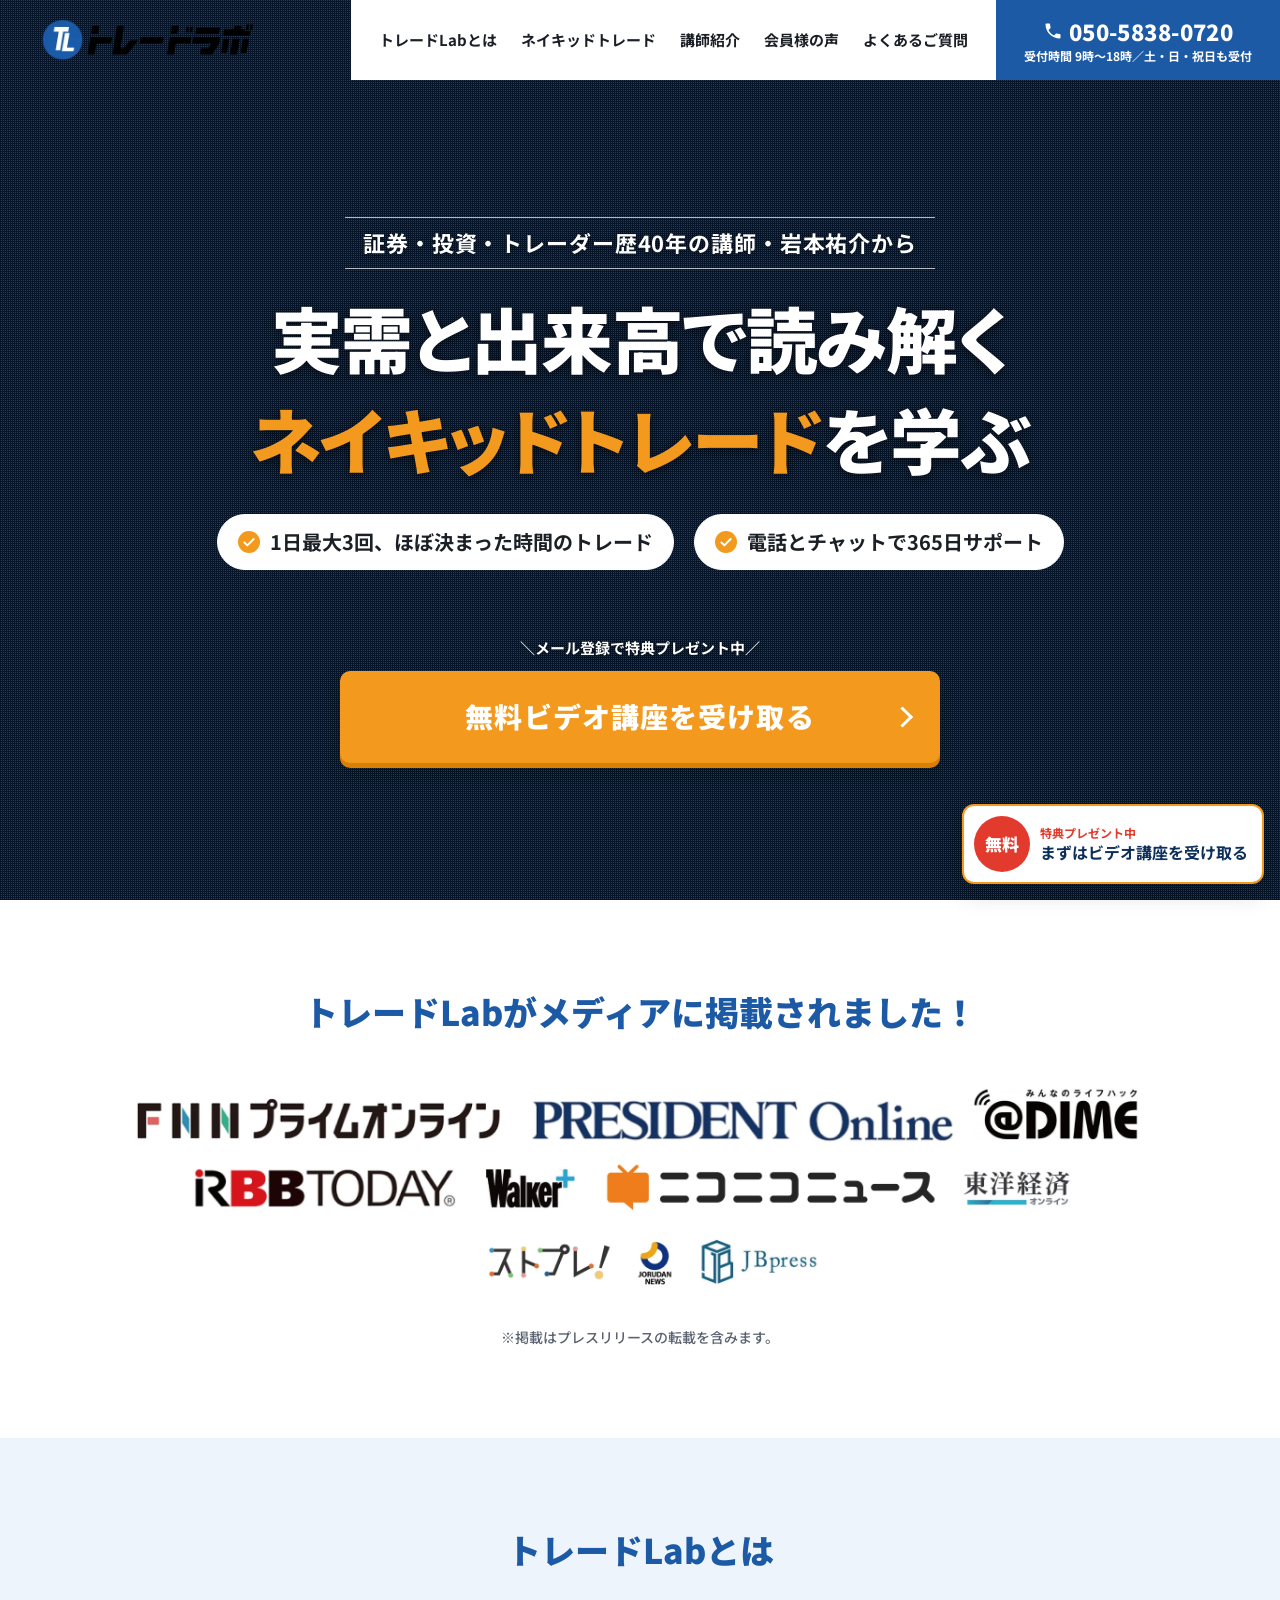
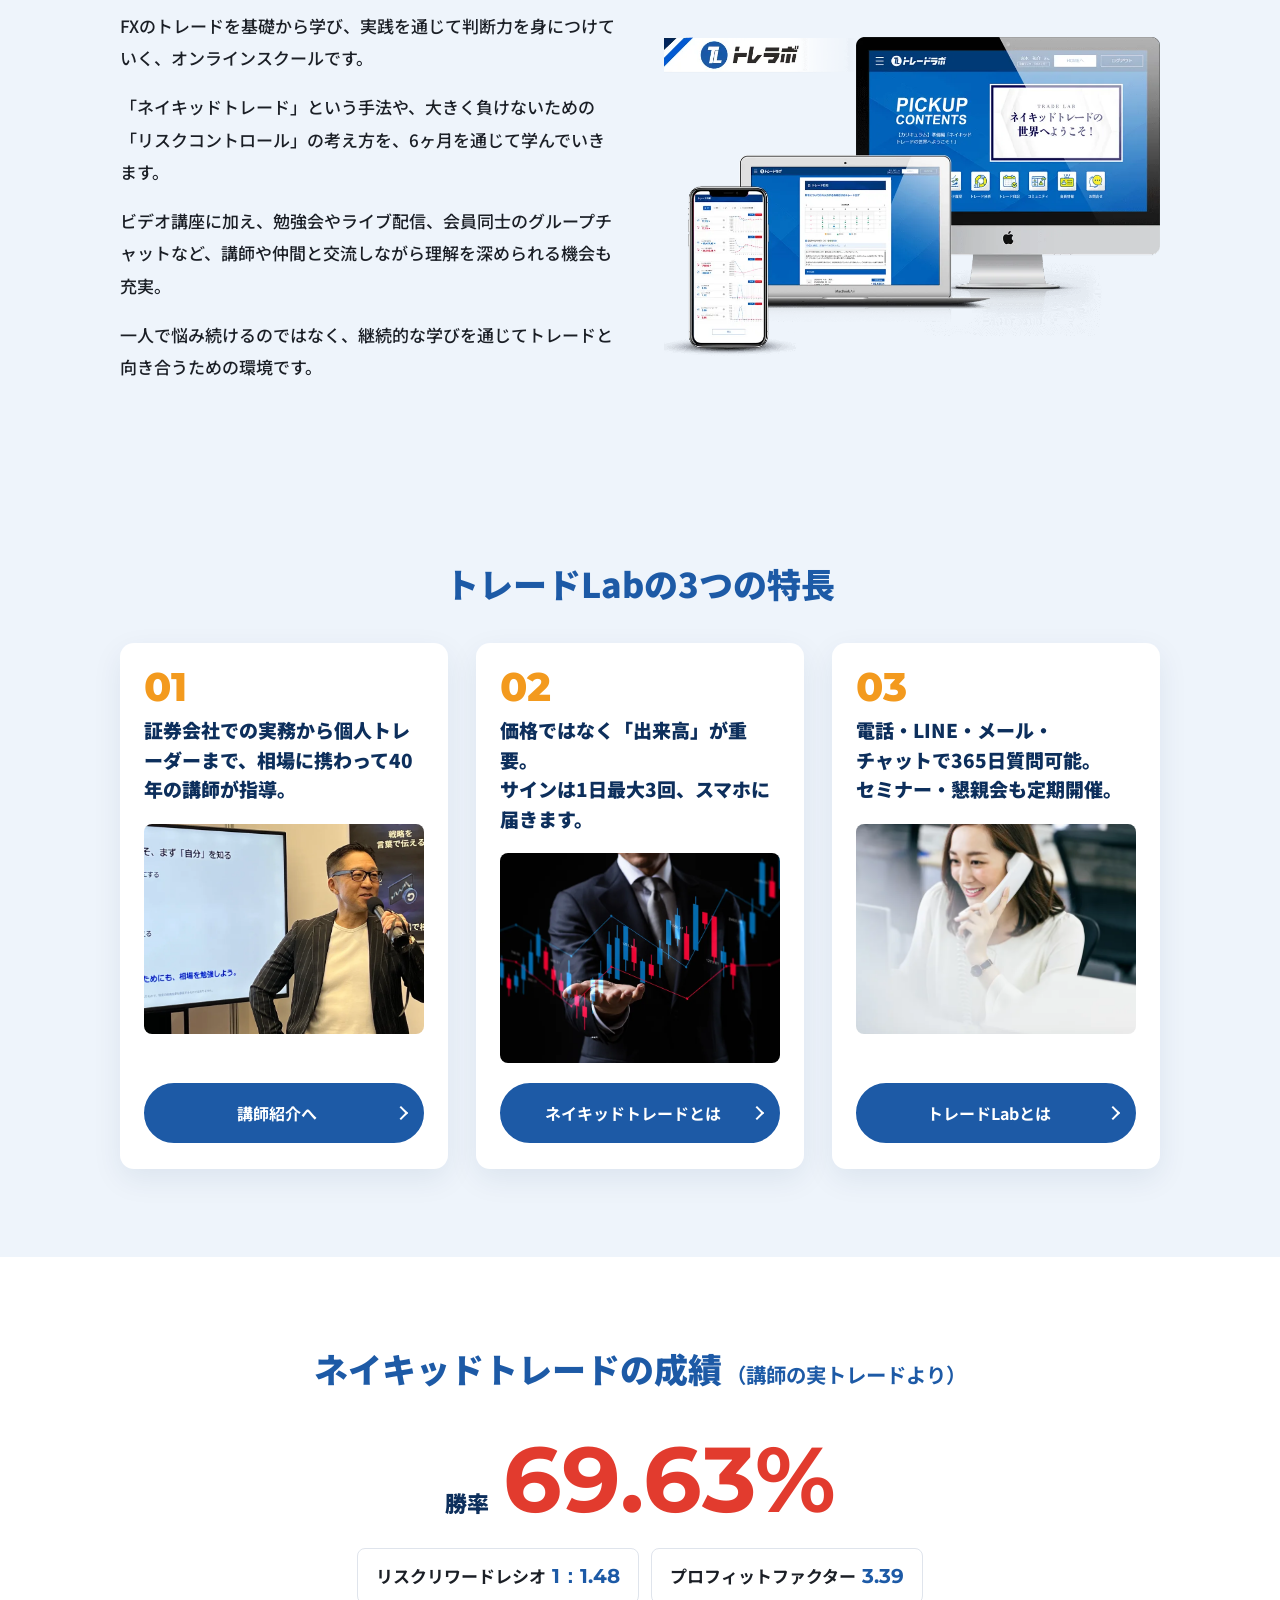
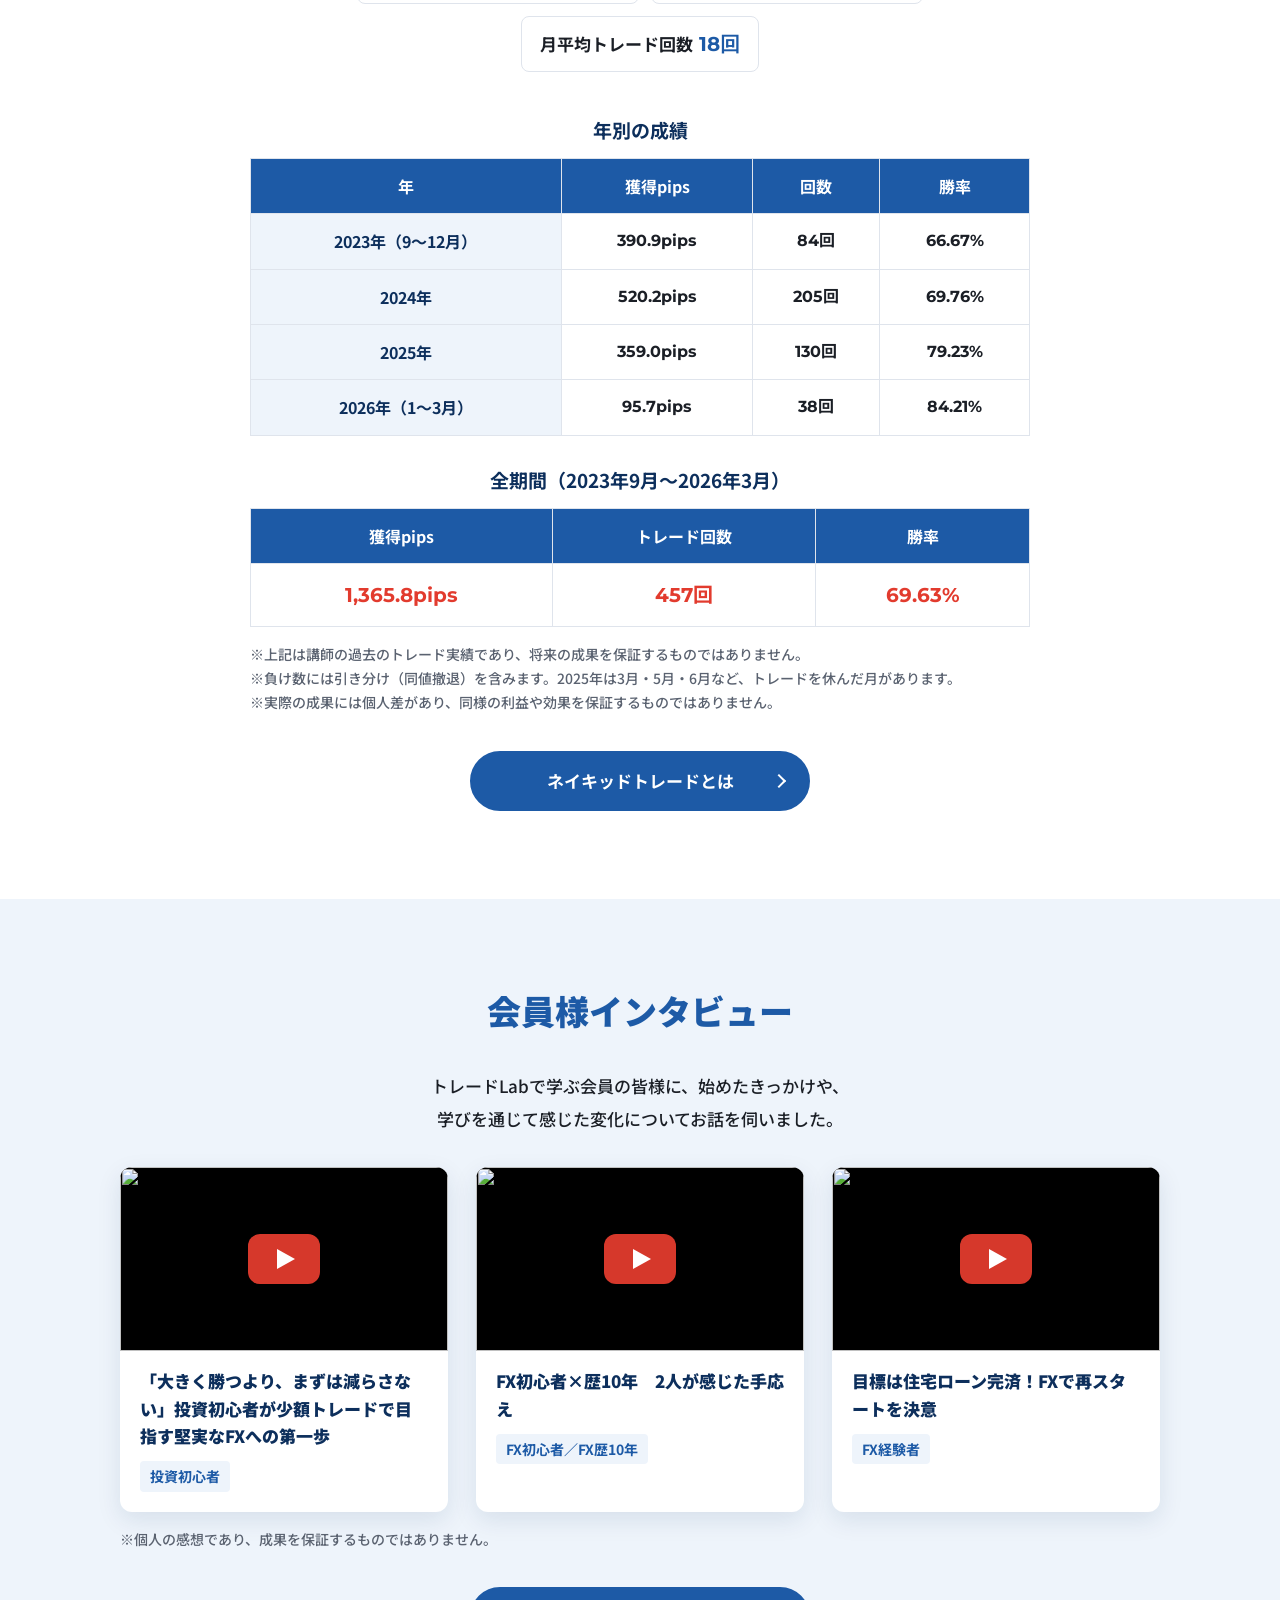
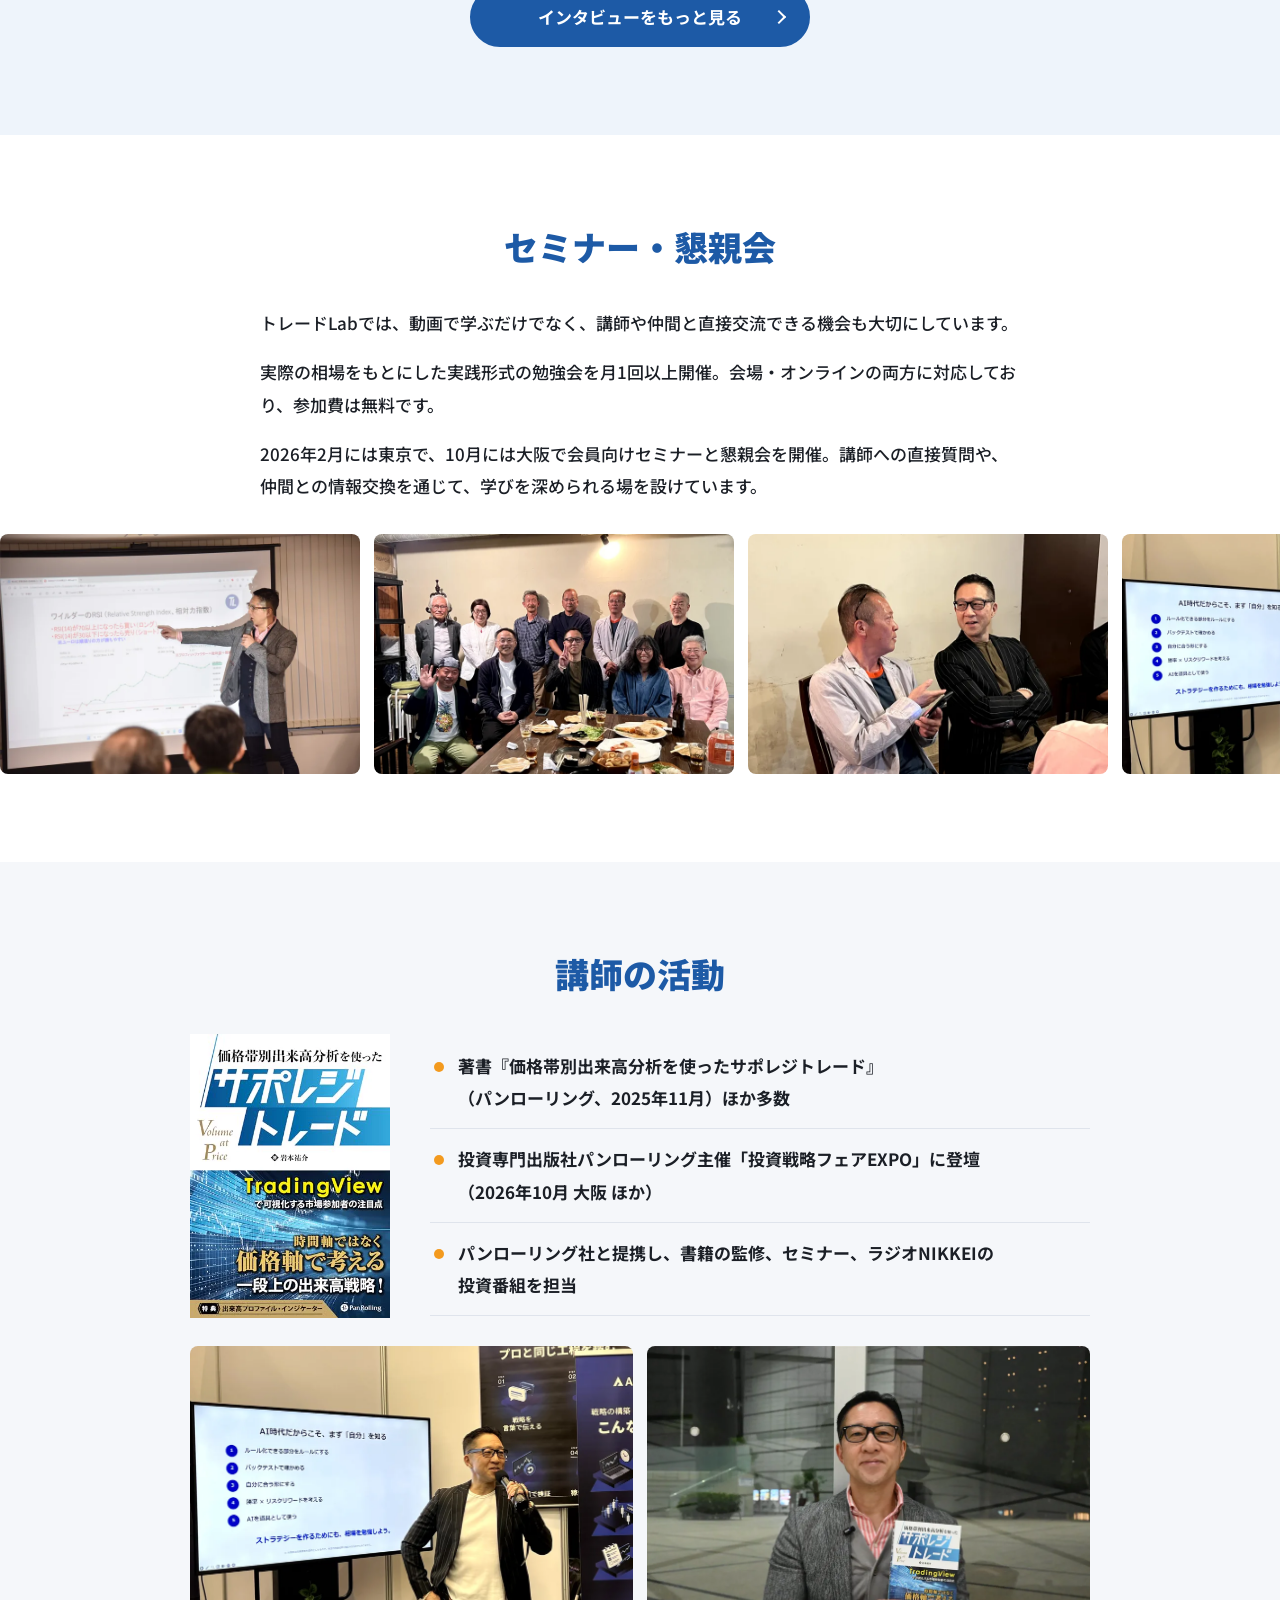
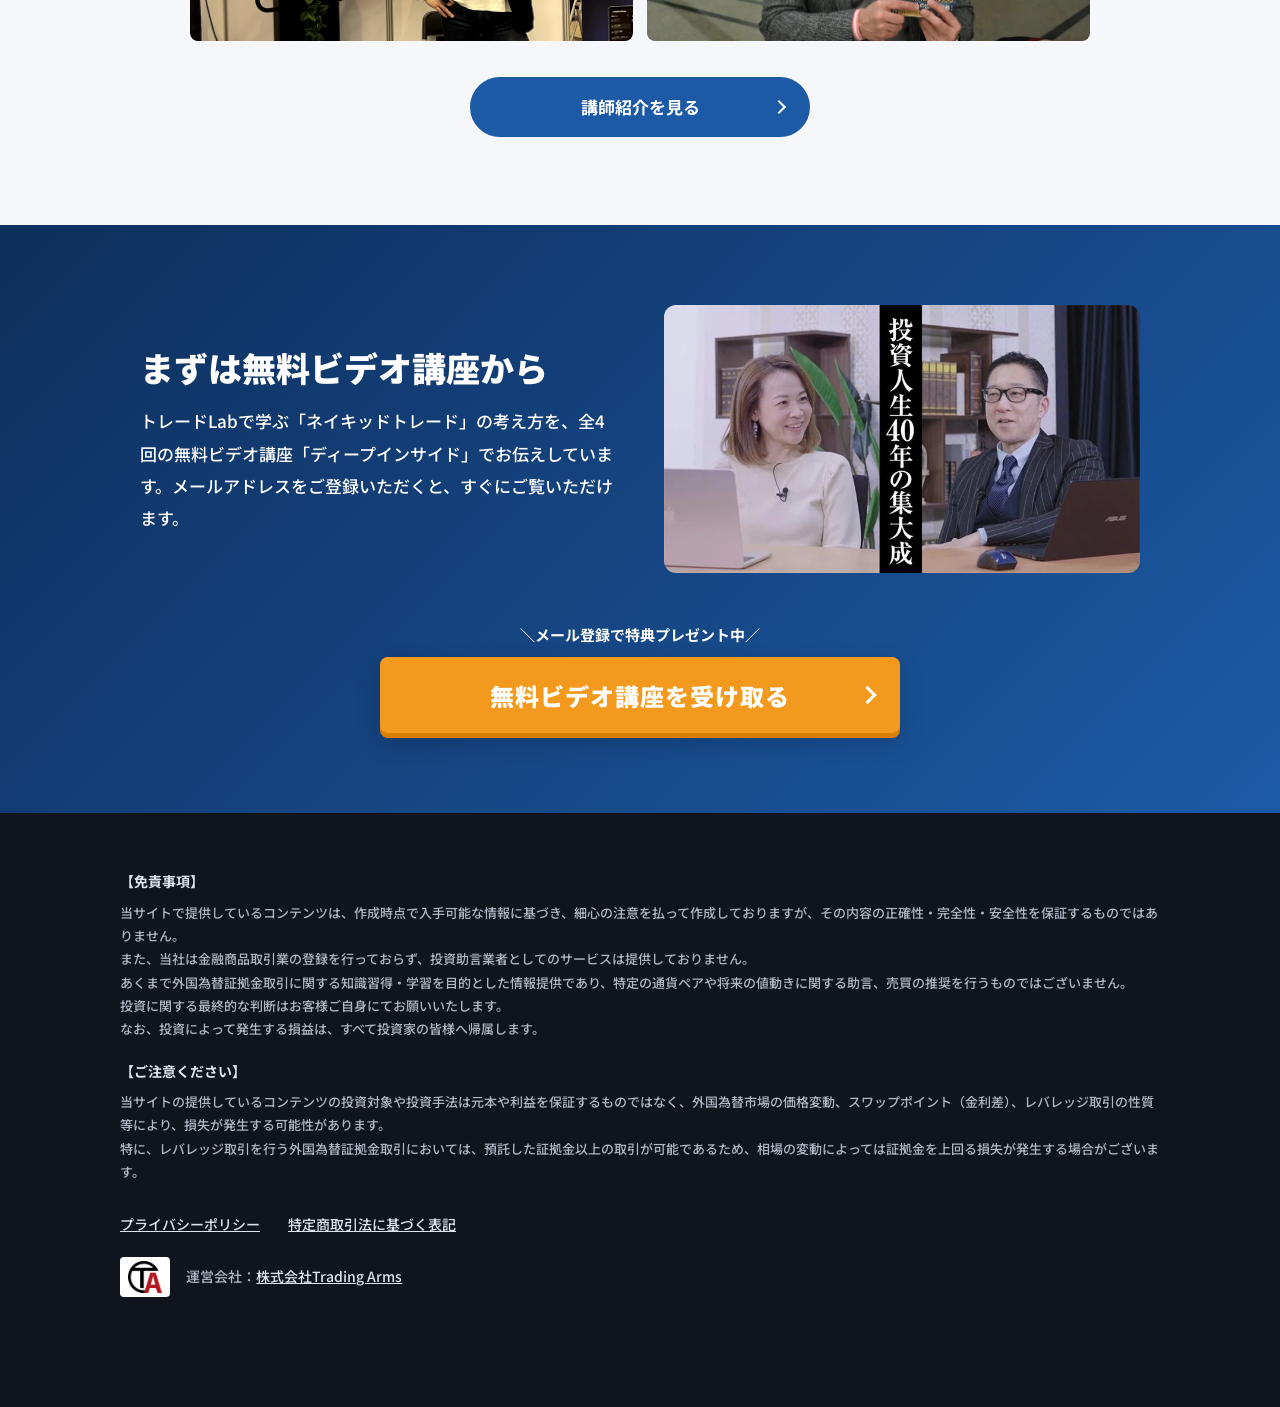
==== index.html @ cad0931a "トレードLab 確認用サイト（2026-11-23） Co-Authored-By: Claude Opus 5.5 <noreply@anthropic.com>" ====
<!doctype html>
<html lang="ja">
<head>
<meta charset="utf-8">
<meta name="viewport" content="width=device-width, initial-scale=1">
<meta name="robots" content="noindex, nofollow">
<title>トレードLab</title>
<link rel="icon" href="./favicon.ico" sizes="any">
<link rel="icon" type="image/png" href="./img/favicon-192.png">
<link rel="apple-touch-icon" href="./apple-touch-icon.png">
<meta name="description" content="証券・投資・トレーダー歴40年の講師・岩本祐介から、実需と出来高で読み解く「ネイキッドトレード」を学ぶFXの会員制コミュニティ、トレードLab。">
<link rel="preconnect" href="https://fonts.googleapis.com">
<link rel="preconnect" href="https://fonts.gstatic.com" crossorigin>
<link href="https://fonts.googleapis.com/css2?family=Noto+Sans+JP:wght@500;700;900&family=Montserrat:wght@700;800&display=swap" rel="stylesheet">
<link rel="stylesheet" href="./css/style.css">
</head>
<body class="page-top">

<header class="header">
  <div class="header__in">
    <a class="header__logo" href="./"><picture><source media="(min-width:1241px)" srcset="./img/logo-tralab-white-480.webp"><img src="./img/logo-tralab-logo-480.webp" width="480" height="98" alt="トレードLab" fetchpriority="high"></picture></a>
    <div class="header__right">
      <div class="header__tel">
        <a href="tel:05058380720"><svg viewBox="0 0 24 24" aria-hidden="true"><path d="M6.6 10.8c1.4 2.8 3.8 5.1 6.6 6.6l2.2-2.2c.3-.3.7-.4 1-.2 1.1.4 2.3.6 3.6.6.6 0 1 .4 1 1V20c0 .6-.4 1-1 1C10.6 21 3 13.4 3 4c0-.6.4-1 1-1h3.5c.6 0 1 .4 1 1 0 1.3.2 2.5.6 3.6.1.3 0 .7-.2 1z"/></svg><span class="header__num">050-5838-0720</span></a>
        <span class="header__time">受付時間 9時〜18時／土・日・祝日も受付</span>
      </div>
      <button class="burger" type="button" aria-label="メニューを開く" aria-expanded="false" aria-controls="nav"><span></span><span></span><span></span></button>
    </div>
  </div>
  <nav class="nav" id="nav" aria-label="サイト内メニュー">
    <ul><li><a href="./about/">トレードLabとは</a></li><li><a href="./method/">ネイキッドトレード</a></li><li><a href="./lecturer/">講師紹介</a></li><li><a href="./voices/">会員様の声</a></li><li><a href="./faq/">よくあるご質問</a></li></ul>
  </nav>
</header>
<main id="main">

<!-- 1. ファーストビュー -->
<section class="fv" id="fv">
  <div class="fv__media" id="fvMedia" data-src="./movie-src/fv_bg_photo.mp4"></div>
  <div class="fv__overlay"></div>
  <div class="fv__body">
    <p class="fv__lead">証券・投資・トレーダー歴40年の<br class="sp">講師・岩本祐介から</p>
    <h1 class="fv__title">実需と出来高で読み解く<br><em>ネイキッドトレード</em>を学ぶ</h1>
    <ul class="fv__checks">
      <li><span>1日最大3回、<br class="sp">ほぼ決まった時間のトレード</span></li>
      <li>電話とチャットで365日サポート</li>
    </ul>
    
<div class="cta">
  <p class="cta__note">＼メール登録で特典プレゼント中／</p>
  <a class="btn" href="https://www.tralab.jp/LP/fx01/index.html">無料ビデオ講座を受け取る</a>
</div>
  </div>
</section>

<!-- 1-2. メディア掲載 -->
<section class="sec media-sec">
  <div class="wrap">
    <h2 class="sttl"><span class="sttl__ja">トレードLabがメディアに掲載されました！</span></h2>
    <div class="media-img"><img src="./img/media-logos.webp" width="2222" height="510" alt="掲載メディア：FNNプライムオンライン、PRESIDENT Online、@DIME、RBB TODAY、ウォーカープラス、ニコニコニュース、東洋経済オンライン、ストレートプレス、ジョルダンニュース、JBpress" loading="lazy" decoding="async"></div>
    <div class="notes"><p>※掲載はプレスリリースの転載を含みます。</p></div>
  </div>
</section>

<!-- 3. トレードLabとは -->
<section class="sec sec--blue">
  <div class="wrap">
    <h2 class="sttl"><span class="sttl__ja">トレードLabとは</span></h2>
    <div class="cols">
      <div class="txt">
        <p>FXのトレードを基礎から学び、実践を通じて判断力を身につけていく、オンラインスクールです。</p>
        <p>「ネイキッドトレード」という手法や、大きく負けないための「リスクコントロール」の考え方を、6ヶ月を通じて学んでいきます。</p>
        <p>ビデオ講座に加え、勉強会やライブ配信、会員同士のグループチャットなど、講師や仲間と交流しながら理解を深められる機会も充実。</p>
        <p>一人で悩み続けるのではなく、継続的な学びを通じてトレードと向き合うための環境です。</p>
      </div>
      <div><img src="./img/sales-product02-1000.webp" width="956" height="613" alt="トレードLabの会員ページをパソコン・スマホで表示したところ" loading="lazy" decoding="async"></div>
    </div>
  </div>
</section>

<!-- 4. 3つの特長 -->
<section class="sec sec--blue">
  <div class="wrap">
    <h2 class="sttl"><span class="sttl__ja">トレードLabの3つの特長</span></h2>
    <div class="feat">
      <div class="feat__item">
        <p class="feat__no">01</p>
        <h3 class="feat__ttl">証券会社での実務から個人トレーダーまで、相場に携わって40年の講師が指導。</h3>
        <div class="feat__img"><img src="./img/lecturer-seminar-1114-855.webp" width="855" height="641" alt="セミナーで講演する講師 岩本祐介" loading="lazy" decoding="async"></div>
        <p class="more"><a class="btn-sub" href="./lecturer/">講師紹介へ</a></p>
      </div>
      <div class="feat__item">
        <p class="feat__no">02</p>
        <h3 class="feat__ttl">価格ではなく「出来高」が重要。<br>サインは1日最大3回、スマホに届きます。</h3>
        <div class="feat__img"><img src="./img/pixta-78336657-900.webp" width="900" height="600" alt="手のひらの上に浮かぶローソク足チャート" loading="lazy" decoding="async"></div>
        <p class="more"><a class="btn-sub" href="./method/">ネイキッドトレードとは</a></p>
      </div>
      <div class="feat__item">
        <p class="feat__no">03</p>
        <h3 class="feat__ttl">電話・LINE・メール・<br>チャットで365日質問可能。<br>セミナー・懇親会も定期開催。</h3>
        <div class="feat__img"><img src="./img/pixta-50822004-640.webp" width="640" height="426" alt="電話で質問に笑顔で対応するスタッフ" loading="lazy" decoding="async"></div>
        <p class="more"><a class="btn-sub" href="./about/">トレードLabとは</a></p>
      </div>
    </div>
  </div>
</section>

<!-- 5. 講師の成績 -->
<section class="sec">
  <div class="wrap result">
    <h2 class="sttl"><span class="sttl__ja">ネイキッドトレードの成績<small class="sttl__small">（講師の実トレードより）</small></span></h2>
    <p class="result__win"><span>勝率</span><b>69.63%</b></p>
    <ul class="result__sub">
      <li>リスクリワードレシオ<b>1：1.48</b></li>
      <li>プロフィットファクター<b>3.39</b></li>
      <li>月平均トレード回数<b>18回</b></li>
    </ul>
    <h3>年別の成績</h3>
    <div class="tbl-scroll"><table class="tbl">
      <thead><tr><th scope="col">年</th><th scope="col">獲得pips</th><th scope="col">回数</th><th scope="col">勝率</th></tr></thead>
      <tbody>
        <tr><th scope="row">2023年（9〜12月）</th><td>390.9pips</td><td>84回</td><td>66.67%</td></tr>
        <tr><th scope="row">2024年</th><td>520.2pips</td><td>205回</td><td>69.76%</td></tr>
        <tr><th scope="row">2025年</th><td>359.0pips</td><td>130回</td><td>79.23%</td></tr>
        <tr><th scope="row">2026年（1〜3月）</th><td>95.7pips</td><td>38回</td><td>84.21%</td></tr>
      </tbody>
    </table></div>
    <h3>全期間（2023年9月〜2026年3月）</h3>
    <div class="tbl-scroll"><table class="tbl tbl--total">
      <thead><tr><th scope="col">獲得pips</th><th scope="col">トレード回数</th><th scope="col">勝率</th></tr></thead>
      <tbody><tr><td>1,365.8pips</td><td>457回</td><td>69.63%</td></tr></tbody>
    </table></div>
    <div class="notes"><p>※上記は講師の過去のトレード実績であり、将来の成果を保証するものではありません。</p><p>※負け数には引き分け（同値撤退）を含みます。2025年は3月・5月・6月など、トレードを休んだ月があります。</p><p>※実際の成果には個人差があり、同様の利益や効果を保証するものではありません。</p></div>
    <p class="more"><a class="btn-sub" href="./method/">ネイキッドトレードとは</a></p>
  </div>
</section>

<!-- 7. 会員様インタビュー -->
<section class="sec sec--blue">
  <div class="wrap">
    <h2 class="sttl"><span class="sttl__ja">会員様インタビュー</span></h2>
    <p class="lead lead--c">トレードLabで学ぶ会員の皆様に、始めたきっかけや、<br>学びを通じて感じた変化についてお話を伺いました。</p>
    <div class="ivlist home-ivlist">
<a class="ivcard" href="./voices/01/">
  <span class="ivcard__thumb"><img src="https://i.ytimg.com/vi/bPpfA80DAwE/hqdefault.jpg" alt="" width="480" height="360" loading="lazy"><span class="yt__play" aria-hidden="true"></span></span>
  <span class="ivcard__catch">「大きく勝つより、まずは減らさない」投資初心者が少額トレードで目指す堅実なFXへの第一歩</span>
  <span class="ivcard__tag">投資初心者</span>
</a>
<a class="ivcard" href="./voices/02/">
  <span class="ivcard__thumb"><img src="https://i.ytimg.com/vi/GE6Hq-3PzvM/hqdefault.jpg" alt="" width="480" height="360" loading="lazy"><span class="yt__play" aria-hidden="true"></span></span>
  <span class="ivcard__catch">FX初心者×歴10年　2人が感じた手応え</span>
  <span class="ivcard__tag">FX初心者／FX歴10年</span>
</a>
<a class="ivcard" href="./voices/03/">
  <span class="ivcard__thumb"><img src="https://i.ytimg.com/vi/DXt1fQPLI5Q/hqdefault.jpg" alt="" width="480" height="360" loading="lazy"><span class="yt__play" aria-hidden="true"></span></span>
  <span class="ivcard__catch">目標は住宅ローン完済！FXで再スタートを決意</span>
  <span class="ivcard__tag">FX経験者</span>
</a>
    </div>
    <div class="notes"><p>※個人の感想であり、成果を保証するものではありません。</p></div>
    <p class="more"><a class="btn-sub" href="./voices/">インタビューをもっと見る</a></p>
  </div>
</section>

<!-- 9. セミナー・懇親会 -->
<section class="sec">
  <div class="wrap">
    <h2 class="sttl"><span class="sttl__ja">セミナー・懇親会</span></h2>
    <div class="lead txt">
      <p>トレードLabでは、動画で学ぶだけでなく、講師や仲間と直接交流できる機会も大切にしています。</p>
      <p>実際の相場をもとにした実践形式の勉強会を月1回以上開催。会場・オンラインの両方に対応しており、参加費は無料です。</p>
      <p>2026年2月には東京で、10月には大阪で会員向けセミナーと懇親会を開催。講師への直接質問や、仲間との情報交換を通じて、学びを深められる場を設けています。</p>
    </div>
  </div>
  <div class="photos photos--flow" aria-label="セミナー・懇親会の写真">
    <div class="photos__track"><img src="./img/seminar-20260221-tokyo-lecture-dsc-0118-800.webp" width="800" height="534" alt="東京セミナーで講義する岩本祐介" loading="lazy" decoding="async"><img src="./img/seminar-party-0376-800.webp" width="800" height="600" alt="懇親会での集合写真" loading="lazy" decoding="async"><img src="./img/seminar-party-0371-800.webp" width="800" height="600" alt="懇親会で会員と話す岩本祐介" loading="lazy" decoding="async"><img src="./img/seminar-expo-0337-800.webp" width="800" height="600" alt="イベントで講演する岩本祐介" loading="lazy" decoding="async"><img src="./img/seminar-20260221-tokyo-party-dsc-0273-800.webp" width="800" height="534" alt="懇親会で会員と話す様子" loading="lazy" decoding="async"><img src="./img/seminar-expo-0353-800.webp" width="800" height="600" alt="イベントで来場者と話す岩本祐介" loading="lazy" decoding="async"><span class="photos__dup" aria-hidden="true"><img src="./img/seminar-20260221-tokyo-lecture-dsc-0118-800.webp" width="800" height="534" alt="" loading="lazy" decoding="async"><img src="./img/seminar-party-0376-800.webp" width="800" height="600" alt="" loading="lazy" decoding="async"><img src="./img/seminar-party-0371-800.webp" width="800" height="600" alt="" loading="lazy" decoding="async"><img src="./img/seminar-expo-0337-800.webp" width="800" height="600" alt="" loading="lazy" decoding="async"><img src="./img/seminar-20260221-tokyo-party-dsc-0273-800.webp" width="800" height="534" alt="" loading="lazy" decoding="async"><img src="./img/seminar-expo-0353-800.webp" width="800" height="600" alt="" loading="lazy" decoding="async"></span></div>
  </div>
</section>

<!-- 10. 講師の活動 -->
<section class="sec sec--bg">
  <div class="wrap">
    <h2 class="sttl"><span class="sttl__ja">講師の活動</span></h2>
    <div class="act">
      <div class="act__img"><img src="./img/book-book-cover-500.webp" width="352" height="500" alt="書籍『価格帯別出来高分析を使ったサポレジトレード』表紙" loading="lazy" decoding="async"></div>
      <ul class="act__list">
        <li>著書『価格帯別出来高分析を使ったサポレジトレード』<br>（パンローリング、2025年11月）ほか多数</li>
        <li>投資専門出版社パンローリング主催「投資戦略フェアEXPO」に登壇<br>（2026年10月 大阪 ほか）</li>
        <li>パンローリング社と提携し、書籍の監修、セミナー、ラジオNIKKEIの<br>投資番組を担当</li>
      </ul>
    </div>
    <div class="act__photos">
      <img src="./img/seminar-expo-talk-900.webp" width="900" height="675" alt="投資戦略フェアEXPOで登壇する岩本祐介" loading="lazy" decoding="async">
      <img src="./img/seminar-prt-photo-3-260926-900.webp" width="900" height="599" alt="著書を手にする岩本祐介" loading="lazy" decoding="async">
    </div>
    <p class="more"><a class="btn-sub" href="./lecturer/">講師紹介を見る</a></p>
  </div>
</section>


<section class="entry">
  <div class="wrap entry__in">
    <div class="entry__img"><img src="./img/entry-lec04-800.webp" width="801" height="450" alt="投資人生40年の集大成 講師 岩本祐介" loading="lazy" decoding="async"></div>
    <div class="entry__body">
      <h2 class="entry__ttl">まずは無料ビデオ講座から</h2>
      <p>トレードLabで学ぶ「ネイキッドトレード」の考え方を、全4回の無料ビデオ講座「ディープインサイド」でお伝えしています。メールアドレスをご登録いただくと、すぐにご覧いただけます。</p>
    </div>
    <div class="cta entry__cta">
      <p class="cta__note">＼メール登録で特典プレゼント中／</p>
      <a class="btn" href="https://www.tralab.jp/LP/fx01/index.html">無料ビデオ講座を受け取る</a>
    </div>
  </div>
</section>
</main>

<footer class="footer">
  <div class="wrap">
    <div class="footer__legal">
      <h2>【免責事項】</h2>
      <p>当サイトで提供しているコンテンツは、作成時点で入手可能な情報に基づき、細心の注意を払って作成しておりますが、その内容の正確性・完全性・安全性を保証するものではありません。</p>
      <p>また、当社は金融商品取引業の登録を行っておらず、投資助言業者としてのサービスは提供しておりません。</p>
      <p>あくまで外国為替証拠金取引に関する知識習得・学習を目的とした情報提供であり、特定の通貨ペアや将来の値動きに関する助言、売買の推奨を行うものではございません。</p>
      <p>投資に関する最終的な判断はお客様ご自身にてお願いいたします。</p>
      <p>なお、投資によって発生する損益は、すべて投資家の皆様へ帰属します。</p>
      <h2>【ご注意ください】</h2>
      <p>当サイトの提供しているコンテンツの投資対象や投資手法は元本や利益を保証するものではなく、外国為替市場の価格変動、スワップポイント（金利差）、レバレッジ取引の性質等により、損失が発生する可能性があります。</p>
      <p>特に、レバレッジ取引を行う外国為替証拠金取引においては、預託した証拠金以上の取引が可能であるため、相場の変動によっては証拠金を上回る損失が発生する場合がございます。</p>
    </div>
    <ul class="footer__links">
      <li><a href="#TODO-privacy-policy">プライバシーポリシー</a></li>
      <li><a href="https://www.tralab.jp/LP/pay/tokusyo.html" target="_blank" rel="noopener">特定商取引法に基づく表記</a></li>
    </ul>
    <div class="footer__company">
      <a href="https://www.trading-arms.co.jp/" target="_blank" rel="noopener"><img src="./img/logo-ta-logo-320.webp" width="320" height="299" alt="株式会社Trading Arms" loading="lazy" decoding="async"></a>
      <p>運営会社：<a href="https://www.trading-arms.co.jp/" target="_blank" rel="noopener">株式会社Trading Arms</a></p>
    </div>
  </div>
</footer>

<a class="float" id="float" href="https://www.tralab.jp/LP/fx01/index.html">
  <span class="float__free">無料</span>
  <span class="float__txt"><small>特典プレゼント中</small><b>まずはビデオ講座を受け取る</b></span>
</a>
<script src="./js/main.js" defer></script>
</body>
</html>
---- css/style.css ----
/* ===== トレードLab（tralab.net） ===== */
:root{
  --blue:#1d5aa6;      /* ロゴの丸の青 */
  --blue-d:#0d2f5c;
  --blue-l:#eef4fb;
  --accent:#f39a1e;    /* ボタン */
  --accent-d:#d97f06;
  --red:#e23b2e;
  --ink:#1b1f26;
  --sub:#5a6270;
  --line:#dfe4ec;
  --bg:#f5f7fa;
  --white:#fff;
  --header-h:84px;
  --wrap:1080px;
}
*{box-sizing:border-box;margin:0;padding:0}
html{scroll-behavior:smooth;-webkit-text-size-adjust:100%}
body{font-family:"Noto Sans JP","Hiragino Kaku Gothic ProN","Yu Gothic",Meiryo,sans-serif;color:var(--ink);background:#fff;font-size:17px;line-height:1.9;font-weight:500;overflow-x:hidden}
img{max-width:100%;height:auto;display:block}
a{color:var(--blue)}
ul{list-style:none}
table{border-collapse:collapse}
:focus-visible{outline:3px solid var(--accent);outline-offset:3px}
.wrap{max-width:var(--wrap);margin:0 auto;padding:0 20px}
.sp{display:none}
.is-hidden{display:none !important}

/* ===== ヘッダー：左ロゴ・右電話。ナビは下に1段 ===== */
.header{position:relative;z-index:40;background:#fff;border-bottom:1px solid var(--line)}
.header__in{max-width:1200px;height:var(--header-h);margin:0 auto;padding:0 20px;display:flex;align-items:center;justify-content:space-between;gap:24px}
.header__logo img{height:40px;width:auto}
.header__right{display:flex;align-items:center;gap:8px}
.header__tel{text-align:right;line-height:1.3}
.header__tel small{display:block;font-size:13px;font-weight:700;color:#444}
.header__tel a{display:inline-flex;align-items:center;gap:6px;font-size:28px;font-weight:900;color:var(--blue);letter-spacing:.02em;text-decoration:none}
.header__tel a svg{width:24px;height:24px;fill:var(--blue)}
.header__time{display:table;margin:3px 0 0 auto;font-size:12px;font-weight:700;color:#fff;background:var(--blue);padding:1px 10px;border-radius:2px}
.nav{border-top:1px solid var(--line);background:#fff}
.nav ul{display:flex;justify-content:center;max-width:1200px;margin:0 auto}
.nav li+li{border-left:1px solid #d5dbe5}
.nav li{margin:10px 0}
.nav a{display:block;padding:2px 18px;font-size:15px;font-weight:700;color:var(--blue-d);text-decoration:none}
.nav a:hover,.nav a[aria-current]{color:var(--blue);text-decoration:underline;text-underline-offset:6px}
.burger{display:none}

/* ===== ボタン ===== */
.cta{text-align:center}
.cta__note{font-size:15px;font-weight:700;margin-bottom:8px;color:var(--red)}
.btn{position:relative;display:inline-flex;align-items:center;justify-content:center;width:min(520px,100%);min-height:76px;padding:0 56px;border-radius:8px;background:var(--accent);color:#fff;font-size:clamp(19px,2.2vw,24px);font-weight:900;letter-spacing:.04em;line-height:1.4;text-decoration:none;box-shadow:0 5px 0 var(--accent-d),0 10px 24px rgba(0,0,0,.18);transition:transform .15s,box-shadow .15s}
.btn::after{content:"";position:absolute;right:26px;top:50%;width:10px;height:10px;border-top:3px solid #fff;border-right:3px solid #fff;transform:translateY(-50%) rotate(45deg)}
.btn:hover{transform:translateY(3px);box-shadow:0 2px 0 var(--accent-d),0 6px 16px rgba(0,0,0,.2)}
.btn--pay{background:var(--red);box-shadow:0 5px 0 #a82418,0 10px 24px rgba(0,0,0,.18)}
.btn--pay:hover{box-shadow:0 2px 0 #a82418,0 6px 16px rgba(0,0,0,.2)}
.more{text-align:center;margin-top:36px}
.btn-sub{position:relative;display:inline-flex;align-items:center;justify-content:center;min-width:min(340px,100%);min-height:60px;padding:8px 52px;border:2px solid var(--blue);border-radius:40px;background:#fff;color:var(--blue);font-size:17px;font-weight:700;text-decoration:none;transition:.2s}
.btn-sub::after{content:"";position:absolute;right:24px;top:50%;width:8px;height:8px;border-top:2px solid currentColor;border-right:2px solid currentColor;transform:translateY(-50%) rotate(45deg)}
.btn-sub:hover{background:var(--blue);color:#fff}
.btns{display:flex;justify-content:center;flex-wrap:wrap;gap:16px;margin-top:36px}
.btns .more{margin:0}

/* ===== 追従ボタン（右下・FVを過ぎたら表示） ===== */
.float{position:fixed;right:16px;bottom:16px;z-index:50;display:flex;align-items:center;gap:10px;background:#fff;border:2px solid var(--accent);border-radius:12px;padding:10px 14px 10px 10px;box-shadow:0 8px 24px rgba(0,0,0,.2);opacity:0;transform:translateY(20px);pointer-events:none;visibility:hidden;transition:.3s;text-decoration:none}
.float.is-show{opacity:1;transform:none;pointer-events:auto;visibility:visible}
.float__free{flex:none;width:56px;height:56px;border-radius:50%;background:var(--red);color:#fff;font-weight:900;font-size:17px;display:flex;align-items:center;justify-content:center}
.float__txt small{display:block;font-size:12px;font-weight:700;color:var(--red);line-height:1.3}
.float__txt b{display:block;font-size:16px;color:var(--blue-d);line-height:1.4}

/* ===== ファーストビュー ===== */
.fv{position:relative;height:calc(100svh - var(--header-h) - 49px);min-height:560px;max-height:760px;overflow:hidden;color:#fff;display:flex;align-items:center;justify-content:center;text-align:center;background:var(--blue-d)}
.fv__media{position:absolute;inset:0}
.fv__media video{position:absolute;inset:0;width:100%;height:100%;object-fit:cover}
.fv__overlay{position:absolute;inset:0;background:
  linear-gradient(45deg,rgba(0,0,0,.55) 50%,rgba(29,90,166,.35) 50%) 0 0/2px 2px,
  linear-gradient(180deg,rgba(13,47,92,.55),rgba(13,47,92,.72))}
.fv__body{position:relative;z-index:2;padding:0 20px;max-width:980px}
.fv__lead{display:inline-block;font-size:clamp(15px,2vw,22px);font-weight:700;letter-spacing:.04em;padding:4px 18px;border-top:1px solid rgba(255,255,255,.7);border-bottom:1px solid rgba(255,255,255,.7);margin-bottom:18px;text-shadow:0 1px 6px rgba(0,0,0,.5)}
.fv__title{font-size:clamp(28px,4.6vw,56px);font-weight:900;line-height:1.4;letter-spacing:.03em;text-shadow:0 2px 12px rgba(0,0,0,.55)}
.fv__title em{font-style:normal;color:#f39a1e}
.fv__checks{display:flex;justify-content:center;flex-wrap:wrap;gap:12px 20px;margin:26px 0 34px}
.fv__checks li{display:flex;align-items:center;gap:10px;font-size:clamp(16px,1.8vw,20px);font-weight:700;color:var(--ink);background:#fff;border:1px solid #fff;padding:8px 20px;border-radius:40px;backdrop-filter:blur(2px)}
.fv__checks li::before,.check li::before{content:"";flex:none;width:22px;height:22px;border-radius:50%;background:var(--accent) url("data:image/svg+xml,%3Csvg xmlns='http://www.w3.org/2000/svg' viewBox='0 0 24 24'%3E%3Cpath d='M5 12.5l4.5 4.5L19 7.5' fill='none' stroke='%23fff' stroke-width='3' stroke-linecap='round' stroke-linejoin='round'/%3E%3C/svg%3E") center/16px no-repeat}
.fv .cta__note{color:#fff;text-shadow:0 1px 6px rgba(0,0,0,.6)}

/* ===== 下層ページの見出し ===== */
.phead{position:relative;color:#fff;background:var(--blue-d);overflow:hidden}
.phead__bg{position:absolute;inset:0}
.phead__bg img{width:100%;height:100%;object-fit:cover;opacity:.35}
.phead::after{content:"";position:absolute;inset:0;background:linear-gradient(90deg,rgba(13,47,92,.92),rgba(13,47,92,.55))}
.phead__in{position:relative;z-index:2;padding-top:64px;padding-bottom:64px}
.phead__en{font-family:Montserrat,sans-serif;font-weight:800;letter-spacing:.12em;color:var(--accent);font-size:15px}
.phead__ttl{font-size:clamp(28px,4vw,42px);font-weight:900;line-height:1.4;margin:4px 0 12px}
.phead__lead{max-width:640px;font-size:17px}

/* ===== セクション ===== */
.sec{padding:88px 0}
.sec--bg{background:var(--bg)}
.sec--blue{background:var(--blue-l)}
.sec--dark{background:var(--blue-d);color:#fff}
.sttl{text-align:center;margin-bottom:36px;line-height:1.4}
.sttl__en{display:block;font-family:Montserrat,sans-serif;font-weight:800;letter-spacing:.14em;color:var(--blue);font-size:15px;margin-bottom:6px}
.sttl__ja{display:block;font-size:clamp(25px,3.2vw,34px);font-weight:900}
.sec--dark .sttl__en{color:var(--accent)}
.lead{max-width:760px;margin:0 auto 32px;text-align:left}
.lead--c{text-align:center}
.h3{font-size:clamp(20px,2.4vw,24px);font-weight:900;line-height:1.5;margin:0 0 14px;color:var(--blue-d)}
.sec--dark .h3{color:#fff}
.txt p+p{margin-top:1em}
.notes{margin-top:16px;font-size:14px;line-height:1.7;color:var(--sub)}
.sec--dark .notes{color:#c9d4e4}
.notes p{padding-left:1em;text-indent:-1em}
.cols{display:grid;grid-template-columns:1fr 1fr;gap:48px;align-items:center}
.cols--r{grid-template-columns:1.1fr .9fr}
.round{border-radius:12px;overflow:hidden}
.shadow{box-shadow:0 10px 30px rgba(13,47,92,.12)}
.check{display:grid;gap:14px}
.check li{display:flex;gap:12px;align-items:flex-start;font-weight:700;font-size:18px;line-height:1.6;background:#fff;border:1px solid var(--line);padding:14px 18px;border-radius:10px}
.check li::before{margin-top:3px}
.card{background:#fff;border:1px solid var(--line);border-radius:14px;padding:28px}

/* お悩み */
.worry{display:grid;grid-template-columns:1fr 280px;gap:40px;align-items:center;max-width:900px;margin:0 auto}
.worry__after{margin-top:28px;text-align:center;font-size:clamp(18px,2.2vw,22px);font-weight:900;color:var(--blue-d)}
.worry__after span{background:linear-gradient(transparent 65%,rgba(243,154,30,.4) 65%)}

/* 3つの特長 */
.feat{display:grid;grid-template-columns:repeat(3,1fr);gap:28px}
.feat__item{background:#fff;border-radius:14px;box-shadow:0 10px 30px rgba(13,47,92,.08);display:flex;flex-direction:column;overflow:hidden}
.feat__no{font-family:Montserrat,sans-serif;font-weight:800;color:var(--accent);font-size:40px;line-height:1;padding:24px 24px 0}
.feat__ttl{padding:8px 24px 0;font-size:19px;font-weight:900;line-height:1.55;color:var(--blue-d)}
.feat__ttl b{display:inline-block;background:var(--blue);color:#fff;font-size:14px;padding:0 10px;border-radius:3px;margin-right:6px;vertical-align:2px}
.feat__txt{padding:12px 24px 0;font-size:16px}
.feat__img{margin:20px 24px 0;border-radius:8px;overflow:hidden;aspect-ratio:4/3;background:var(--bg)}
.feat__img img{width:100%;height:100%;object-fit:cover}
.feat__item .more{margin:20px 0 26px;padding:0 24px}
.feat__item .btn-sub{min-width:0;width:100%;font-size:16px}

/* 成績 */
.result{max-width:820px;margin:0 auto;text-align:center}
.result__win{display:inline-flex;align-items:baseline;gap:14px;font-weight:900;color:var(--blue-d)}
.result__win span{font-size:22px}
.result__win b{font-family:Montserrat,sans-serif;font-size:clamp(56px,9vw,92px);color:var(--red);line-height:1.1}
.result__sub{display:flex;justify-content:center;flex-wrap:wrap;gap:12px;margin:18px 0 40px}
.result__sub li{background:#fff;border:1px solid var(--line);border-radius:8px;padding:8px 18px;font-weight:700}
.result__sub b{font-family:Montserrat,sans-serif;color:var(--blue);font-size:20px;margin-left:6px}
.result h3{font-size:19px;margin:26px 0 10px;color:var(--blue-d)}
.tbl{width:100%;background:#fff;font-size:16px;border:1px solid var(--line)}
.tbl th,.tbl td{border:1px solid var(--line);padding:12px 10px;text-align:center}
.tbl thead th{background:var(--blue);color:#fff;font-weight:700}
.tbl tbody th{background:var(--blue-l);font-weight:700;color:var(--blue-d)}
.tbl td{font-family:Montserrat,"Noto Sans JP",sans-serif;font-weight:700}
.tbl--total td{font-size:20px;color:var(--red)}
.tbl-scroll{overflow-x:auto;-webkit-overflow-scrolling:touch}
.result .notes{text-align:left}

/* YouTube */
.yt{position:relative;aspect-ratio:16/9;background:#000;border-radius:12px;overflow:hidden;box-shadow:0 10px 30px rgba(13,47,92,.15)}
.yt--short{aspect-ratio:9/16}
.yt__btn{position:absolute;inset:0;border:0;padding:0;background:#000;cursor:pointer;width:100%}
.yt__btn img{width:100%;height:100%;object-fit:cover;opacity:.9;transition:.2s}
.yt__btn:hover img{opacity:1}
.yt iframe{position:absolute;inset:0;width:100%;height:100%;border:0}
.yt__play{position:absolute;left:50%;top:50%;width:72px;height:50px;margin:-25px 0 0 -36px;border-radius:12px;background:rgba(226,59,46,.95)}
.yt__play::after{content:"";position:absolute;left:29px;top:15px;border-left:18px solid #fff;border-top:10px solid transparent;border-bottom:10px solid transparent}
.movie-main{max-width:860px;margin:0 auto}

/* 会員インタビュー */
.ivlist{display:grid;grid-template-columns:repeat(3,1fr);gap:28px}
.ivcard{display:flex;flex-direction:column;background:#fff;border-radius:12px;overflow:hidden;box-shadow:0 8px 24px rgba(13,47,92,.1);text-decoration:none;color:var(--ink);transition:transform .2s}
.ivcard:hover{transform:translateY(-4px)}
.ivcard__thumb{position:relative;display:block;aspect-ratio:16/9;overflow:hidden;background:#000}
.ivcard__thumb img{width:100%;height:100%;object-fit:cover}
.ivcard__catch{display:block;padding:16px 20px 6px;font-weight:900;font-size:17px;line-height:1.6;color:var(--blue-d)}
.ivcard__tag{display:inline-block;margin:6px 20px 20px;align-self:flex-start;font-size:14px;font-weight:700;color:var(--blue);background:var(--blue-l);border-radius:4px;padding:2px 10px}

/* 会員の声（掲示板の投稿） */
.posts{display:grid;grid-template-columns:repeat(2,1fr);gap:20px}
.post{background:#fff;border:1px solid var(--line);border-radius:10px;padding:20px 22px}
.post__head{display:flex;align-items:center;gap:12px;padding-bottom:12px;margin-bottom:12px;border-bottom:1px dashed var(--line)}
.post__icon{flex:none;width:46px;height:46px;border-radius:50%;color:#fff;font-weight:900;font-size:19px;display:flex;align-items:center;justify-content:center}
.post__name{font-weight:900;line-height:1.3}
.post__date{font-size:14px;color:var(--sub);line-height:1.3}
.post__body{font-size:16px;line-height:1.85}

/* 写真の横並び */
.photos{display:grid;grid-template-columns:repeat(3,1fr);gap:14px;margin-top:32px}
.photos img{width:100%;aspect-ratio:3/2;object-fit:cover;border-radius:8px}

/* 講師の活動・メディア */
.act{display:grid;grid-template-columns:200px 1fr;gap:40px;align-items:center;max-width:900px;margin:0 auto}
.act__list li{position:relative;padding:14px 0 14px 28px;border-bottom:1px solid var(--line);font-weight:700}
.act__list li::before{content:"";position:absolute;left:4px;top:26px;width:10px;height:10px;border-radius:50%;background:var(--accent)}
.act__photos{display:grid;grid-template-columns:1fr 1fr;gap:14px;max-width:900px;margin:28px auto 0}
.act__photos img{aspect-ratio:3/2;object-fit:cover;border-radius:8px;width:100%}
.media{display:flex;flex-wrap:wrap;justify-content:center;gap:14px;margin-top:8px}
.media li{display:flex;align-items:center;justify-content:center;min-width:150px;height:64px;padding:10px 18px;background:#fff;border:1px solid var(--line);border-radius:8px;font-size:14px;font-weight:700;color:var(--sub)}
.media img{max-height:34px;width:auto;max-width:150px}

/* アコーディオン */
.faq{max-width:860px;margin:0 auto;display:grid;gap:12px}
.faq details{background:#fff;border:1px solid var(--line);border-radius:10px}
.faq summary{position:relative;list-style:none;cursor:pointer;padding:18px 56px 18px 60px;font-weight:900;font-size:17px;line-height:1.6;color:var(--blue-d)}
.faq summary::-webkit-details-marker{display:none}
.faq summary::before{content:"Q";position:absolute;left:18px;top:15px;width:30px;height:30px;border-radius:50%;background:var(--blue);color:#fff;font-family:Montserrat,sans-serif;font-size:15px;display:flex;align-items:center;justify-content:center}
.faq summary::after{content:"";position:absolute;right:24px;top:26px;width:10px;height:10px;border-right:2px solid var(--blue);border-bottom:2px solid var(--blue);transform:rotate(45deg);transition:.2s}
.faq details[open] summary::after{transform:rotate(-135deg);top:30px}
.faq__a{position:relative;padding:0 24px 20px 60px}
.faq__a::before{content:"A";position:absolute;left:18px;top:0;width:30px;height:30px;border-radius:50%;background:var(--accent);color:#fff;font-family:Montserrat,sans-serif;font-size:15px;display:flex;align-items:center;justify-content:center;line-height:1}
.faq__a p+p{margin-top:.8em}
.faq-cat{font-size:20px;font-weight:900;color:var(--blue-d);margin:40px auto 14px;max-width:860px;padding-left:14px;border-left:5px solid var(--blue);line-height:1.4}
.faq-cat:first-child{margin-top:0}

/* ページ下部の申込みブロック */
.entry{background:linear-gradient(135deg,#0d2f5c,#1d5aa6);color:#fff;padding:80px 0}
.entry__in{display:grid;grid-template-columns:1fr 1fr;gap:48px;align-items:center;max-width:1040px}
.entry__img img{border-radius:12px;background:#fff}
@media (min-width:821px){.entry__img{order:2}}
.entry__cta{grid-column:1/-1;justify-self:center;width:100%;max-width:520px;margin:0 !important;text-align:center}
@media (min-width:821px){.entry__cta{order:3}}
.entry__ttl{font-size:clamp(25px,3.2vw,34px);font-weight:900;line-height:1.4;margin-bottom:14px}
.entry .cta{margin:28px 0 18px}
.entry .cta__note{color:#ffd28a}
.entry__tel{text-align:center;font-weight:700}
.entry__tel a{color:#fff;font-size:22px;font-family:Montserrat,sans-serif}
.entry__tel small{font-size:14px;font-weight:500}

/* フッター */
.footer{background:#10151d;color:#aeb6c2;padding:56px 0 110px;font-size:13px;line-height:1.8}
.footer__legal h2{font-size:14px;color:#dfe4ec;margin:18px 0 6px}
.footer__legal h2:first-child{margin-top:0}
.footer__links{display:flex;flex-wrap:wrap;gap:8px 28px;margin:28px 0 20px;font-size:14px}
.footer a{color:#dfe4ec}
.footer__company{display:flex;align-items:center;gap:16px;font-size:14px}
.footer__company img{height:40px;width:auto;background:#fff;padding:4px 8px;border-radius:4px}
.footer__copy{margin-top:16px}

/* ===== スマホ ===== */
@media (max-width:820px){
  :root{--header-h:64px}
  body{font-size:16px}
  .sp{display:inline}
  .header__logo img{height:28px}
  .header__tel small,.header__time{display:none}
  .header__tel a{width:44px;height:44px;border-radius:50%;background:var(--blue);justify-content:center}
  .header__num{position:absolute;width:1px;height:1px;overflow:hidden;clip:rect(0 0 0 0)}
  .header__tel a svg{fill:#fff;width:22px;height:22px}
  .header__in{padding:0 12px}
  .burger{display:flex;flex-direction:column;justify-content:center;gap:6px;width:44px;height:44px;border:0;background:none;cursor:pointer;padding:0 8px}
  .burger span{display:block;height:3px;background:var(--blue-d);border-radius:2px;transition:.2s}
  .burger[aria-expanded="true"] span:nth-child(1){transform:translateY(9px) rotate(45deg)}
  .burger[aria-expanded="true"] span:nth-child(2){opacity:0}
  .burger[aria-expanded="true"] span:nth-child(3){transform:translateY(-9px) rotate(-45deg)}
  .nav{display:none;position:absolute;left:0;right:0;top:var(--header-h);box-shadow:0 12px 24px rgba(0,0,0,.15)}
  .nav.is-open{display:block}
  .nav ul{flex-direction:column}
  .nav li{margin:0}
  .nav li+li{border-left:0;border-top:1px solid var(--line)}
  .nav a{padding:15px 20px;font-size:17px}
  .fv{height:calc(100svh - var(--header-h));min-height:600px;max-height:none}
  .fv__checks{flex-direction:column;align-items:stretch;gap:10px}
  .fv__checks li{justify-content:flex-start;text-align:left;line-height:1.5;border-radius:14px;padding:10px 16px}
  .fv__lead{line-height:1.6;padding:6px 10px}
  .btn{min-height:70px;padding:0 44px;font-size:19px}
  .float{right:10px;bottom:10px;padding:8px 12px 8px 8px}
  .float__free{width:48px;height:48px;font-size:15px}
  .float__txt b{font-size:16px}
  .sec{padding:60px 0}
  .sttl{margin-bottom:26px}
  .cols,.cols--r,.worry,.act,.entry__in{grid-template-columns:1fr;gap:28px}
  .worry__img{max-width:220px;margin:0 auto}
  .feat,.ivlist,.posts{grid-template-columns:1fr;gap:20px}
  .photos{display:flex;overflow-x:auto;scroll-snap-type:x mandatory;gap:10px;margin-right:-20px;padding-right:20px}
  .photos img{flex:none;width:78%;scroll-snap-align:start}
  .act__img{max-width:180px;margin:0 auto}
  .act__photos{grid-template-columns:1fr}
  .media li{min-width:calc(50% - 7px);height:56px}
  .tbl{font-size:14px}
  .tbl th,.tbl td{padding:10px 6px}
  .entry{padding:60px 0}
  .entry__img{max-width:480px;margin:0 auto}
  .faq summary{padding:16px 44px 16px 54px;font-size:16px}
  .faq summary::before{left:14px}
  .faq__a{padding:0 18px 18px 54px}
  .faq__a::before{left:14px}
  .footer{padding-bottom:120px}
}

/* ===== 11/22 修正 ===== */
/* ファーストビュー：文字を左寄せ、ボタンを大きく */
.fv{justify-content:flex-start;text-align:left}
.fv__body{width:100%;max-width:1200px;margin:0 auto;padding:0 40px}
.fv__checks{justify-content:flex-start}
.fv .cta{text-align:left}
.fv .btn{width:min(600px,100%);min-height:92px;font-size:clamp(22px,2.6vw,28px);border-radius:10px}
.fv .btn::after{width:12px;height:12px;right:30px}
/* 会員の声：実際の書き込みのスクショを右から左へ流す（ループ） */
.shots{overflow:hidden;margin:36px 0 0;padding:6px 0}
.shots__track{display:flex;gap:20px;width:max-content;animation:shots-move 60s linear infinite}
.shots__track img{height:300px;width:auto;max-width:none;border-radius:8px;background:#fff;box-shadow:0 6px 18px rgba(13,47,92,.12)}
.shots:hover .shots__track{animation-play-state:paused}
@keyframes shots-move{from{transform:translateX(0)}to{transform:translateX(calc(-50% - 10px))}}
@media (prefers-reduced-motion:reduce){.shots{overflow-x:auto}.shots__track{animation:none}}
@media (max-width:820px){
  .fv__body{padding:0 20px}
  .fv__checks{align-items:stretch}
  .fv .btn{min-height:80px;font-size:21px}
  .shots__track img{height:220px}
  .shots__track{animation-duration:45s}
}
/* 11/22 修正2 */
.fv__body{max-width:none;padding:0 0 0 max(40px,8vw)}
.feat__phone{flex:1;display:flex;align-items:center;justify-content:center;margin:14px 24px 0;min-height:0}
.feat__phone img{max-height:340px;width:auto}
.shots__track img{height:440px}
.media{gap:18px}
.media li{min-width:230px;height:100px;padding:14px 24px}
.media img{max-height:56px;max-width:200px}
@media (max-width:820px){
  .fv__body{padding:0 20px}
  .feat__phone img{max-height:300px}
  .shots__track img{height:300px}
  .media li{min-width:calc(50% - 9px);height:76px;padding:10px 12px}
  .media img{max-height:40px;max-width:100%}
}
.media li.is-dark{background:#1b1f26;border-color:#1b1f26}
.feat__item .more{margin-top:auto;padding-top:20px}
.feat__phone img{max-height:315px}
.feat__item .btn-sub{padding:8px 34px 8px 20px;white-space:nowrap}.feat__item .btn-sub::after{right:16px}
/* 11/22 修正3：メディア掲載をさらに大きく */
.media{gap:20px;max-width:1080px;margin-left:auto;margin-right:auto}
.media li{min-width:0;width:calc(20% - 16px);height:130px;padding:18px 22px}
.media img{max-height:72px;max-width:100%}
@media (max-width:820px){
  .media{gap:12px}
  .media li{width:calc(50% - 6px);height:96px;padding:12px 14px}
  .media img{max-height:52px}
}

.media-img{max-width:1080px;margin:0 auto}
.media-img img{display:block;width:100%;height:auto}
.media-sec .notes{max-width:1080px;margin-left:auto;margin-right:auto;text-align:right}

@media (min-width:1241px){
.header{position:absolute;top:0;left:0;right:0;display:flex;align-items:flex-start;background:none;border:0}
.header__in,.header__right{display:contents}
.header__logo{order:1;margin-right:auto;padding:18px 24px 0 40px}
.header__logo img{height:44px}
.nav{order:2;display:flex;align-items:center;height:80px;padding:0 16px;background:#fff;border:0}
.nav ul{max-width:none;margin:0}
.nav li{margin:0}
.nav li+li{border-left:0}
.nav a{padding:0 12px;font-size:15px;color:var(--ink)}
.nav a:hover,.nav a[aria-current]{color:var(--blue)}
.header__tel{order:3;display:flex;flex-direction:column;justify-content:center;align-items:center;height:80px;padding:0 28px;background:var(--blue);text-align:center}
.header__tel a{color:#fff;font-size:22px}
.header__tel a svg{fill:#fff;width:20px;height:20px}
.header__time{margin:2px auto 0;padding:0;background:none;font-size:12px;color:#fff}
.fv{height:100svh;min-height:680px;max-height:900px}
.fv__body{padding-top:80px}
.phead__in{padding-top:150px}
}
@media (min-width:821px) and (max-width:1240px){
.header__tel small,.header__time{display:none}
.header__tel a{width:44px;height:44px;border-radius:50%;background:var(--blue);justify-content:center}
.header__num{position:absolute;width:1px;height:1px;overflow:hidden;clip:rect(0 0 0 0)}
.header__tel a svg{fill:#fff;width:22px;height:22px}
.burger{display:flex;flex-direction:column;justify-content:center;gap:6px;width:44px;height:44px;border:0;background:none;cursor:pointer;padding:0 8px}
.burger span{display:block;height:3px;background:var(--blue-d);border-radius:2px;transition:.2s}
.burger[aria-expanded="true"] span:nth-child(1){transform:translateY(9px) rotate(45deg)}
.burger[aria-expanded="true"] span:nth-child(2){opacity:0}
.burger[aria-expanded="true"] span:nth-child(3){transform:translateY(-9px) rotate(-45deg)}
.nav{display:none;position:absolute;left:0;right:0;top:var(--header-h);box-shadow:0 12px 24px rgba(0,0,0,.15)}
.nav.is-open{display:block}
.nav ul{flex-direction:column}
.nav li{margin:0}
.nav li+li{border-left:0;border-top:1px solid var(--line)}
.nav a{padding:15px 20px;font-size:17px}
.fv{height:calc(100svh - var(--header-h))}
}

.ivband{position:relative;overflow:hidden;color:#fff;background:var(--blue-d)}
.ivband__bg{position:absolute;inset:0}
.ivband__bg img{width:100%;height:100%;object-fit:cover;object-position:center 30%}
.ivband__overlay{position:absolute;inset:0;background:linear-gradient(45deg,rgba(0,0,0,.55) 50%,rgba(29,90,166,.35) 50%) 0 0/2px 2px,linear-gradient(180deg,rgba(13,47,92,.6),rgba(13,47,92,.75))}
.ivband__in{position:relative;z-index:2;padding-top:40px;padding-bottom:40px}
.ivband .sttl__ja{color:#fff;text-shadow:0 2px 10px rgba(0,0,0,.5)}
.ivband .lead{max-width:900px;font-size:18px;font-weight:700;text-shadow:0 1px 6px rgba(0,0,0,.6)}
.ivband .notes{text-align:center;color:#e3ebf6}
.ivband .more .btn-sub{background:#fff;border-color:#fff;color:var(--blue-d)}
.ivband .more .btn-sub:hover{background:var(--blue);border-color:var(--blue);color:#fff}

/* 料金表（/about/。11/22 contents.css から移動、/contents/ は削除） */
.price{max-width:820px;margin:0 auto;background:#fff;border-radius:16px;padding:40px;box-shadow:0 10px 30px rgba(13,47,92,.1)}
.price__tbl{width:100%;border:1px solid var(--line)}
.price__tbl th,.price__tbl td{border:1px solid var(--line);padding:16px 14px;vertical-align:middle}
.price__tbl th{background:var(--blue);color:#fff;font-weight:700;width:22%;text-align:center}
.price__yen{font-weight:900;font-size:20px;color:var(--red);text-align:center}
.price__cta{margin:32px 0 6px}
@media (max-width:820px){
  .price{padding:24px 16px}
  .price__tbl,.price__tbl tbody,.price__tbl tr,.price__tbl th,.price__tbl td{display:block;width:100%}
  .price__tbl{border:0}
  .price__tbl tr{border:1px solid var(--line);border-radius:8px;overflow:hidden;margin-bottom:12px}
  .price__tbl th,.price__tbl td{border:0;text-align:center;padding:10px 12px}
  .price__tbl td+td{padding-top:0}
}

/* リスクコントロールの丸い図（/about/。11/22 method.css から移動） */
.risk-fig{max-width:512px;margin:36px auto 0}
.risk-fig img{width:100%;height:auto}

/* 11/22 ファーストビュー：文字・チェック・ボタンを画面中央に中央ぞろえ（それまでの左寄せを上書き） */
.fv{justify-content:center;text-align:center}
.fv__body{width:100%;max-width:1100px;margin:0 auto;padding:0 40px}
.fv__checks{justify-content:center}
.fv .cta{text-align:center}
@media (min-width:1241px){.fv__body{padding-top:80px}}
@media (max-width:820px){
  .fv__body{padding:0 20px}
}
/* 11/22 FV見出しを大きく（最大56px→72px） */
.fv__title{font-size:clamp(28px,5.6vw,72px)}
/* 11/22 FV見出しの文字間を詰める（0.03em→-0.02em＋かなの詰め palt） */
.fv__title{letter-spacing:-.02em;font-feature-settings:"palt"}
/* 11/22 FVの「メール登録で…」＋ボタンを少し下へ（チェックとの間 PC +30px、スマホ +16px） */
.fv .cta{padding-top:30px}
@media (max-width:820px){.fv .cta{padding-top:16px}}
/* 11/22 セクション見出し（メディアに掲載されました！等）を青に。写真背景のインタビュー帯は白のまま */
.sttl__ja{color:var(--blue)}
.ivband .sttl__ja{color:#fff}
/* 11/22 メディア掲載の注記を中央に（右寄せ→中央） */
.media-sec .notes{text-align:center}
.media-sec .notes p{padding-left:0;text-indent:0}
/* 11/22 「詳しく知りたい方はこちら」系の枠線ボタンを青の塗りに（白文字）。YouTubeボタン（赤）と写真背景のインタビュー帯（白）は除く */
.btn-sub:not(.btn-yt){background:var(--blue);border-color:var(--blue);color:#fff}
.btn-sub:not(.btn-yt):hover{background:var(--blue-d);border-color:var(--blue-d);color:#fff}
/* 11/22 フッター上の「＼メール登録で…／」を白に（薄い黄色→白） */
.entry .cta__note{color:#fff}

/* セミナー・懇親会：写真を左から右へ流す（ループ） */
.photos--flow{display:block;overflow:hidden;width:100%;margin:32px 0 0;padding:0}
.photos__track,.photos__dup{display:flex;gap:14px;width:max-content}
.photos__track{animation:photos-flow 50s linear infinite}
.photos__dup{padding-left:0}
.photos--flow img{flex:none;width:360px;height:auto;aspect-ratio:3/2;object-fit:cover;border-radius:8px}
.photos--flow:hover .photos__track{animation-play-state:paused}
@keyframes photos-flow{from{transform:translateX(calc(-50% - 7px))}to{transform:translateX(0)}}
@media (prefers-reduced-motion:reduce){.photos--flow{overflow-x:auto}.photos__track{animation:none}}
@media (max-width:820px){
  .photos--flow{margin-right:0;padding:0;scroll-snap-type:none}
  .photos--flow img{width:240px}
  .photos__track{animation-duration:36s}
}

/* 見出し内の補足（小さめ） */
.sttl__small{font-size:.6em;font-weight:700;margin-left:.2em}

/* HOME 会員様インタビュー：動画カード3本 */
.home-ivlist{margin-top:32px}
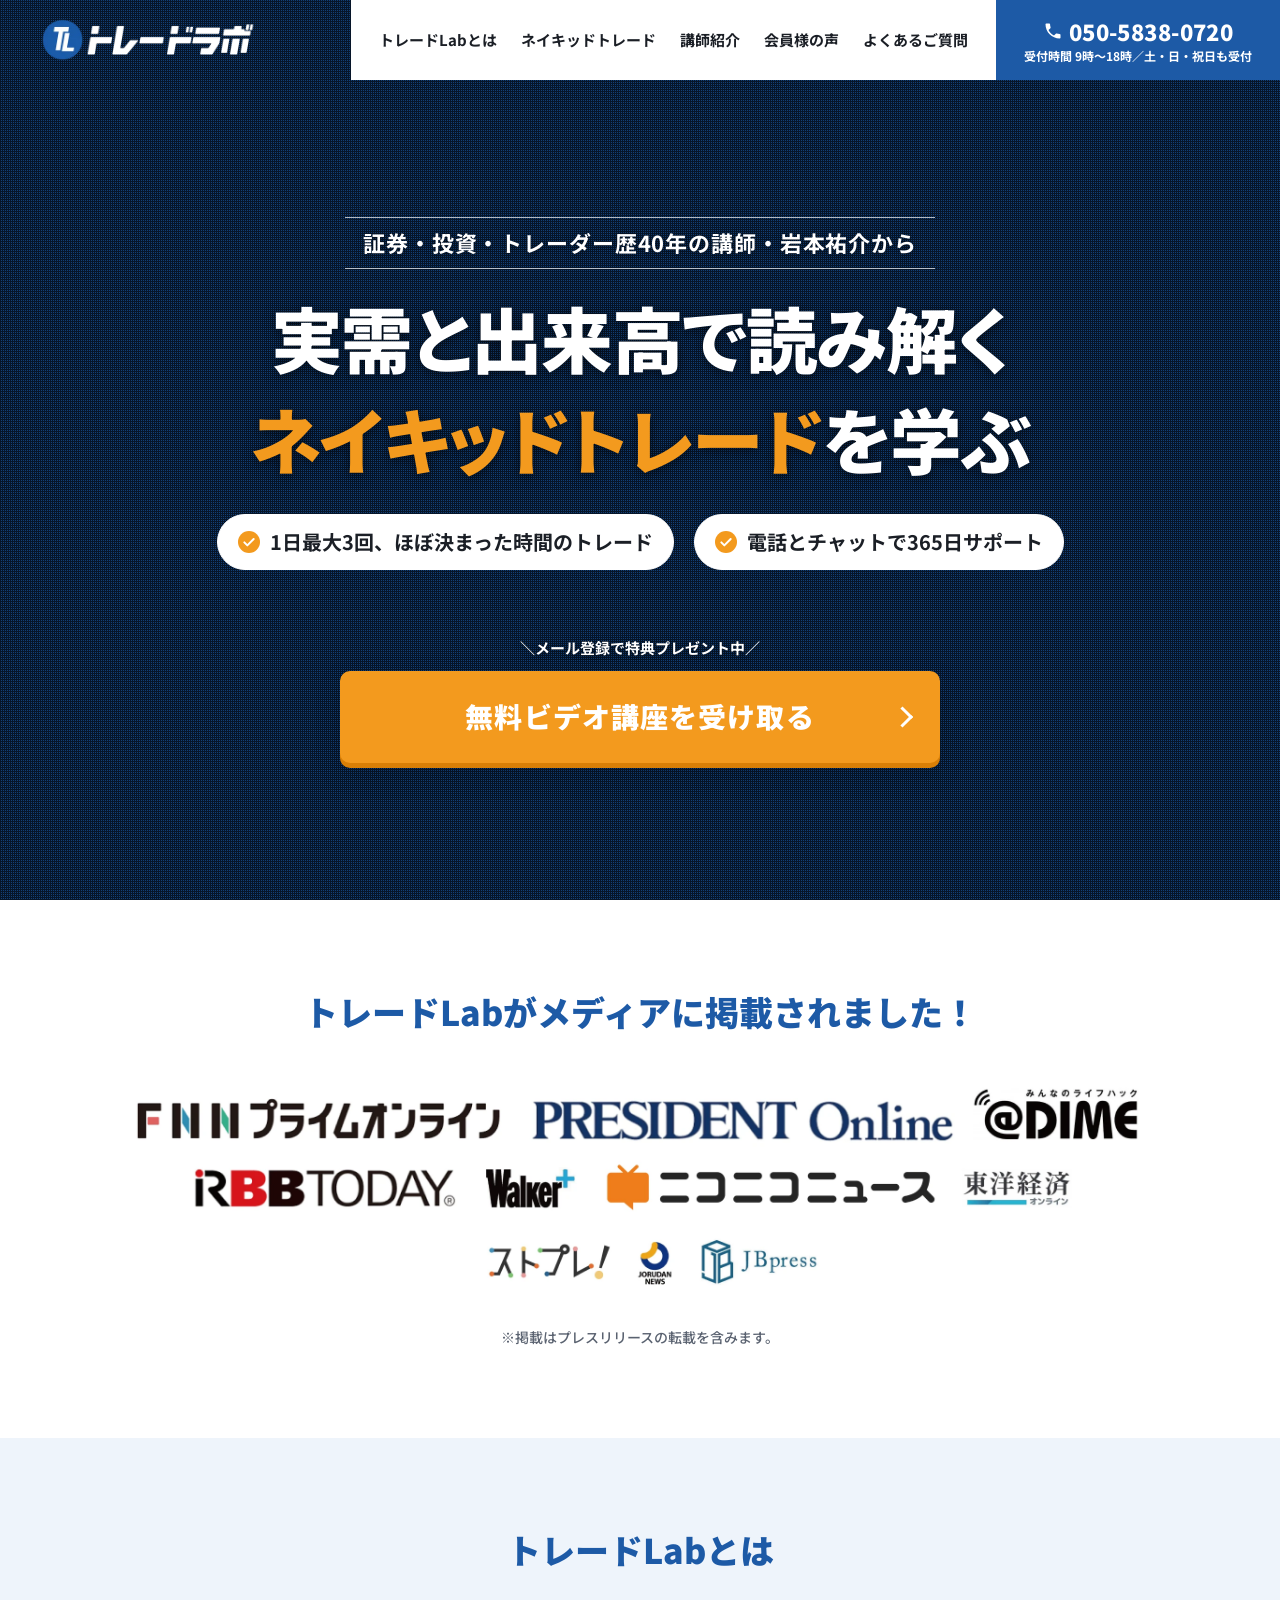
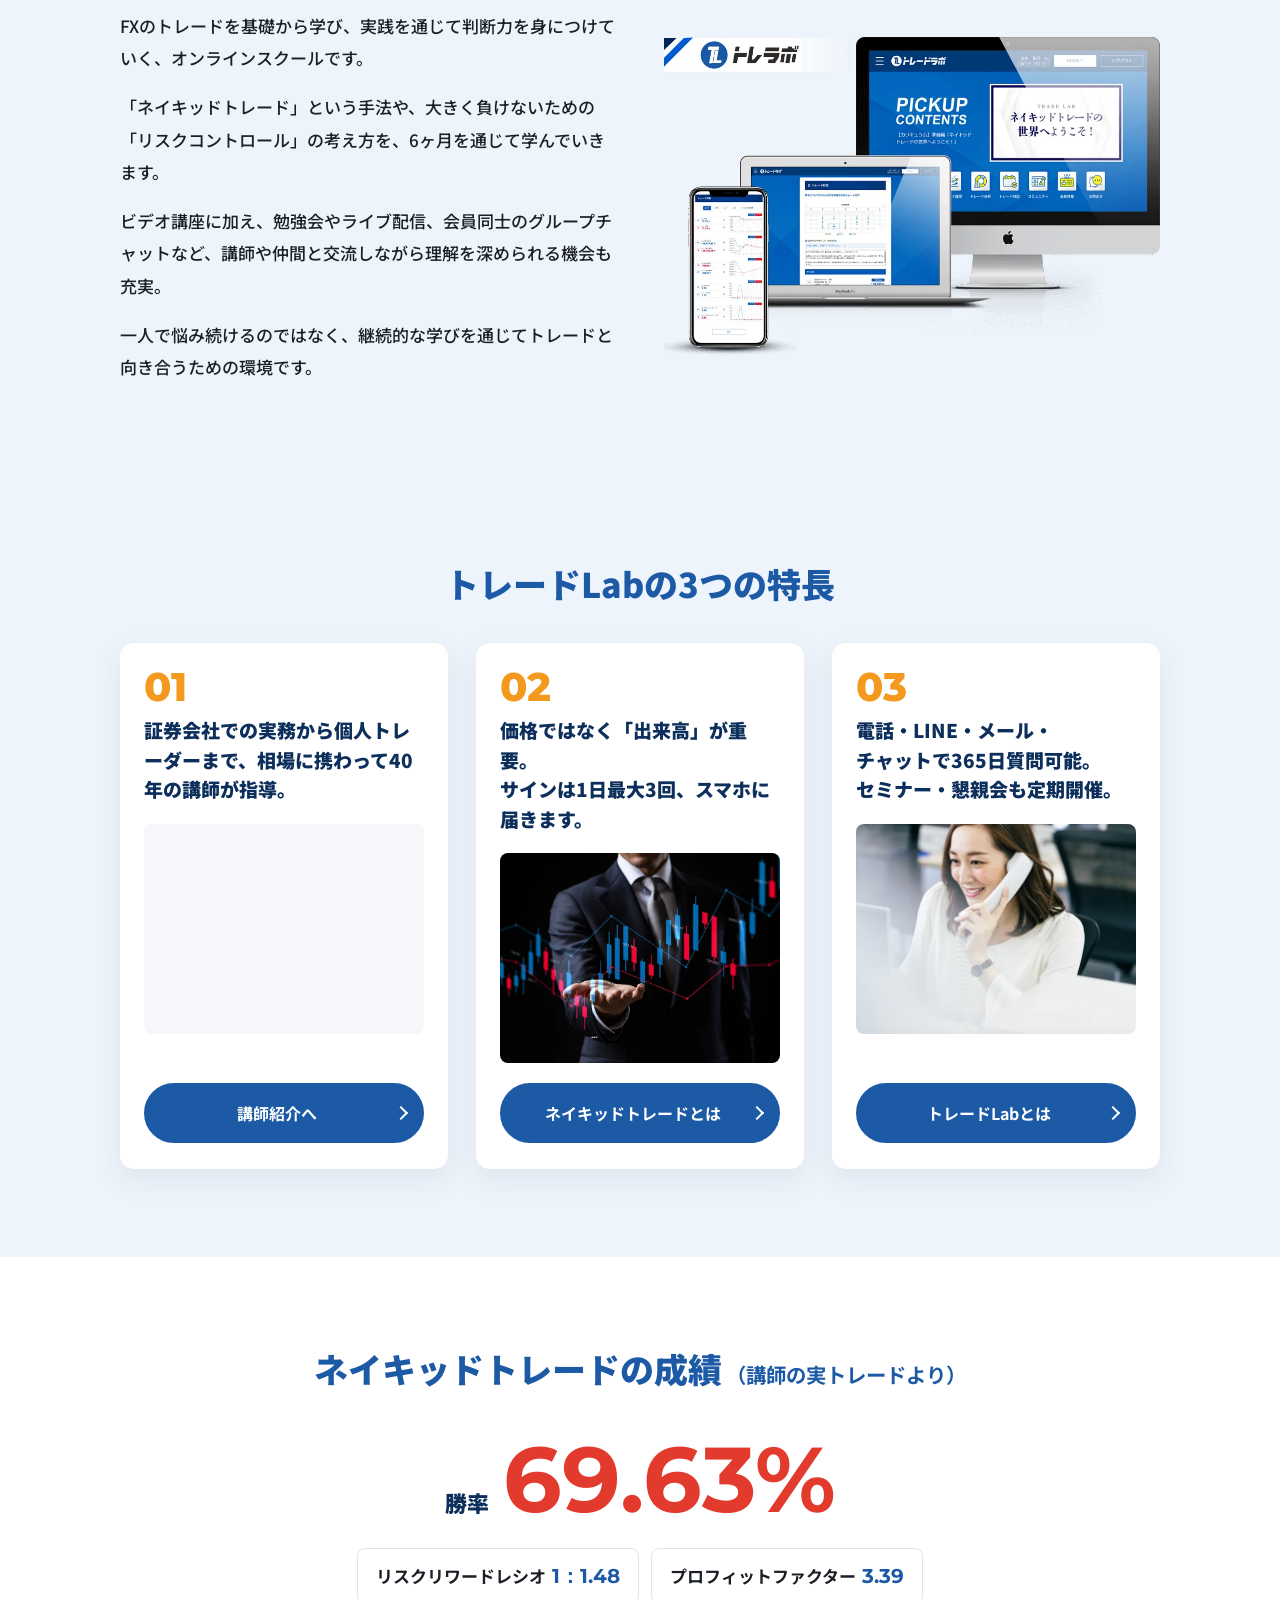
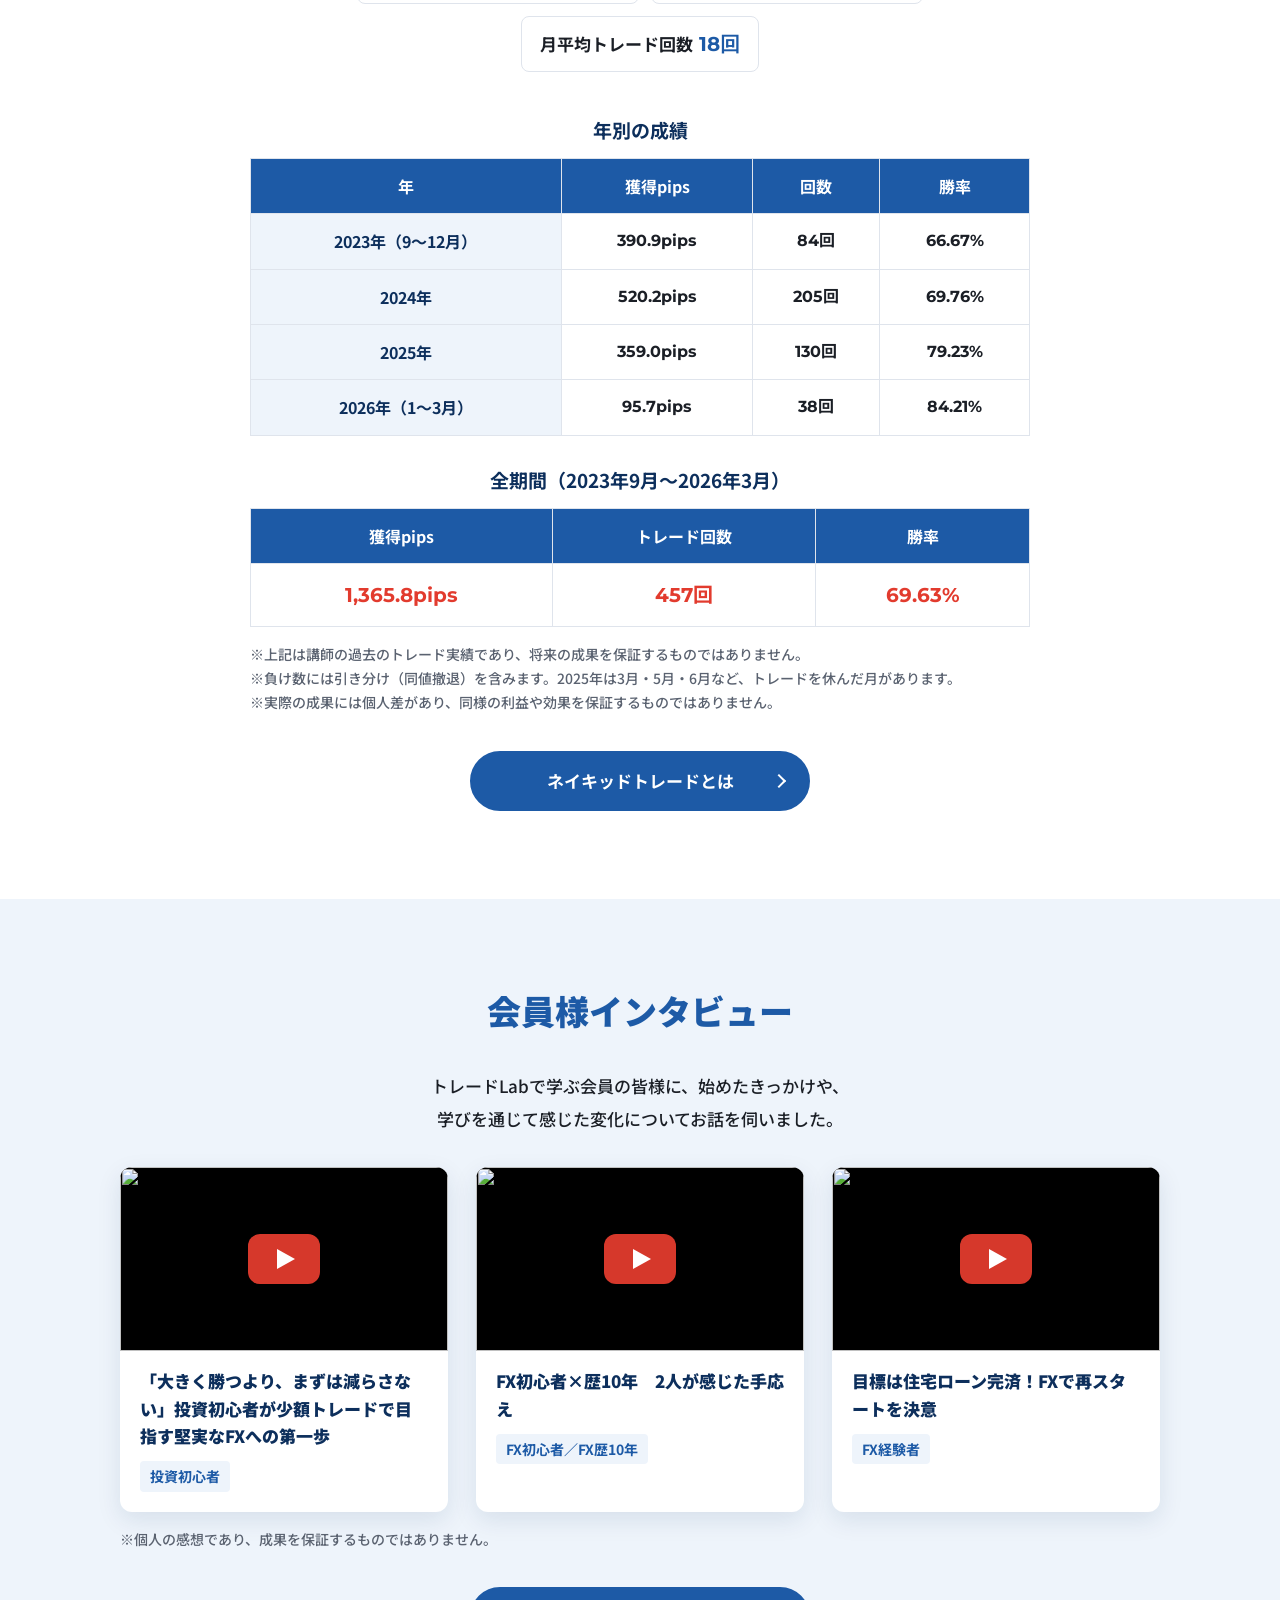
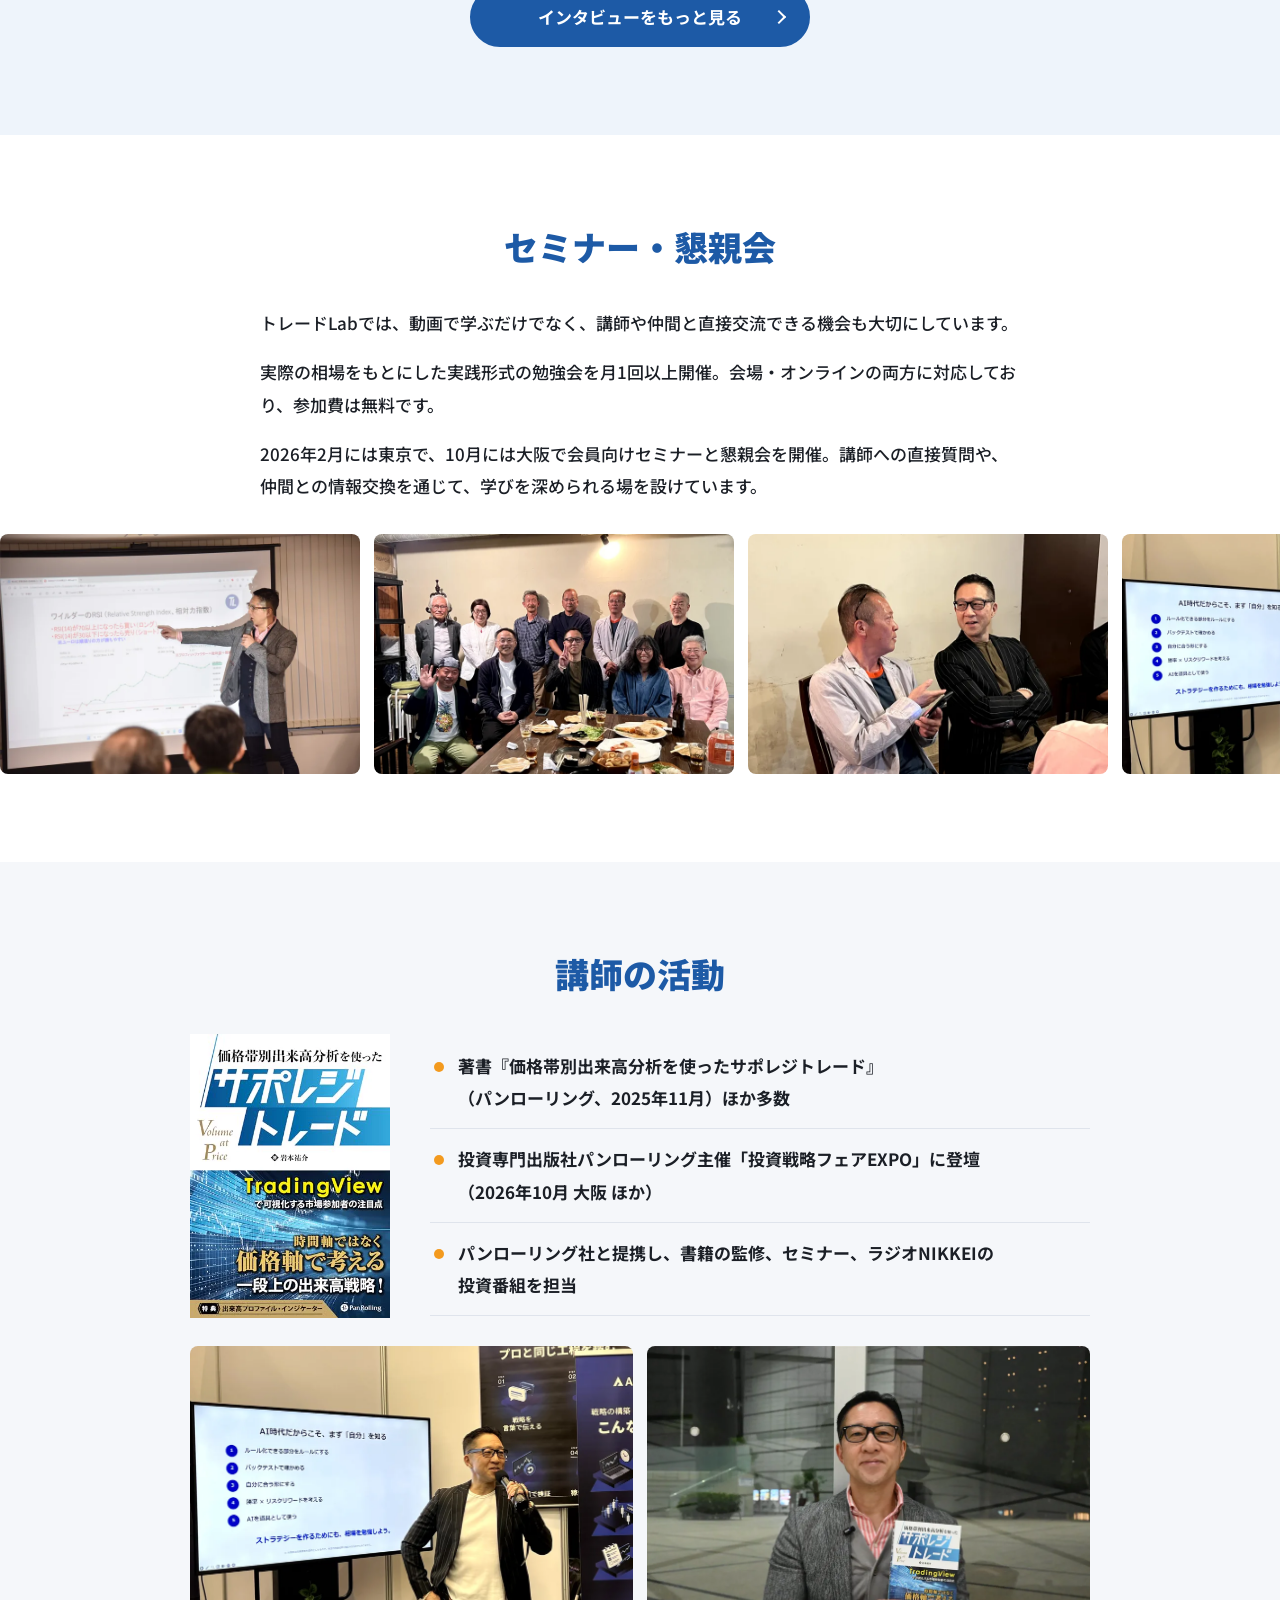
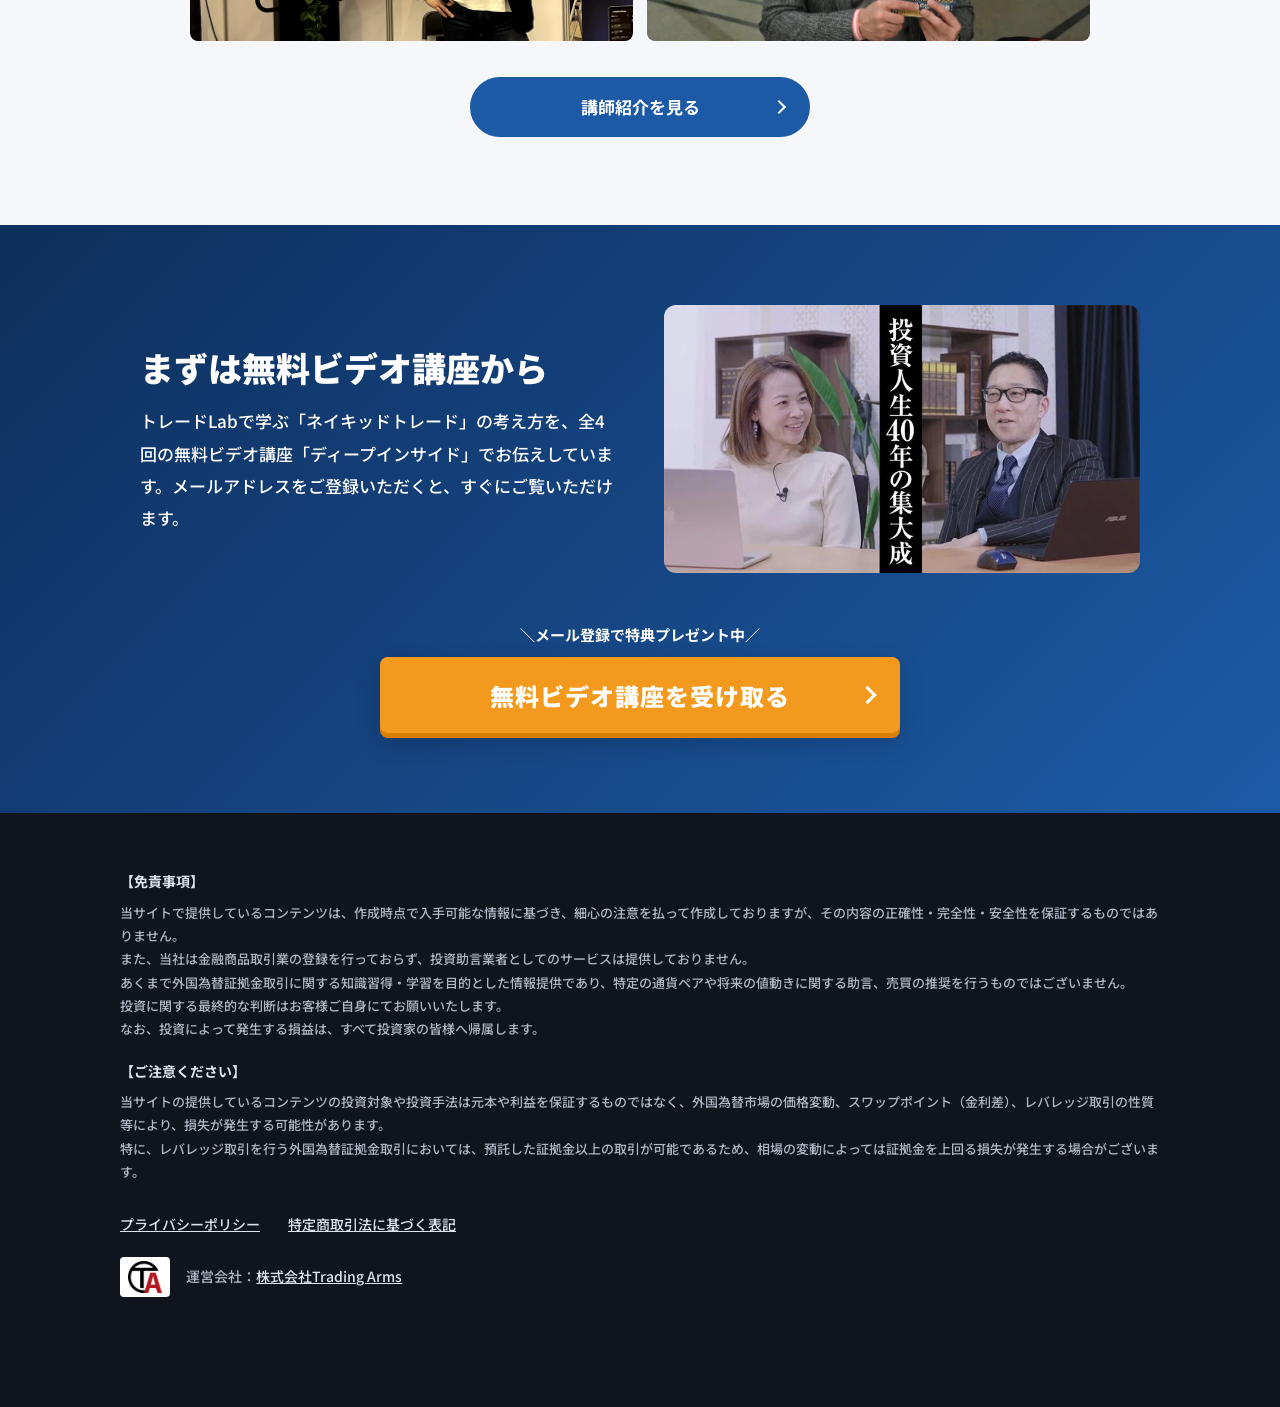
==== commit 4aac2702: "トレードLab 確認用サイト（2026-11-25：無料ビデオ講座リンク差し替え・スマホ表示調整） Co-Authored-By: Claude Opus 5.5 <noreply@anthropic" ====
--- a/index.html
+++ b/index.html
@@ -47,7 +47,7 @@
     
 <div class="cta">
   <p class="cta__note">＼メール登録で特典プレゼント中／</p>
-  <a class="btn" href="https://www.tralab.jp/LP/fx01/index.html">無料ビデオ講座を受け取る</a>
+  <a class="btn" href="https://tralab.jp/LP/jsa_hp_01?a=y5tcme42_lrlanll1_xhaok440001">無料ビデオ講座を受け取る</a>
 </div>
   </div>
 </section>
@@ -55,7 +55,7 @@
 <!-- 1-2. メディア掲載 -->
 <section class="sec media-sec">
   <div class="wrap">
-    <h2 class="sttl"><span class="sttl__ja">トレードLabがメディアに掲載されました！</span></h2>
+    <h2 class="sttl"><span class="sttl__ja">トレードLabがメディアに<br class="sp">掲載されました！</span></h2>
     <div class="media-img"><img src="./img/media-logos.webp" width="2222" height="510" alt="掲載メディア：FNNプライムオンライン、PRESIDENT Online、@DIME、RBB TODAY、ウォーカープラス、ニコニコニュース、東洋経済オンライン、ストレートプレス、ジョルダンニュース、JBpress" loading="lazy" decoding="async"></div>
     <div class="notes"><p>※掲載はプレスリリースの転載を含みます。</p></div>
   </div>
@@ -65,14 +65,14 @@
 <section class="sec sec--blue">
   <div class="wrap">
     <h2 class="sttl"><span class="sttl__ja">トレードLabとは</span></h2>
-    <div class="cols">
+    <div class="cols home-about">
       <div class="txt">
-        <p>FXのトレードを基礎から学び、実践を通じて判断力を身につけていく、オンラインスクールです。</p>
+        <p><span class="sp-ib">FXのトレードを基礎から学び、</span><span class="sp-ib">実践を通じて判断力を身につけていく、</span><span class="sp-ib">オンラインスクールです。</span></p>
         <p>「ネイキッドトレード」という手法や、大きく負けないための「リスクコントロール」の考え方を、6ヶ月を通じて学んでいきます。</p>
         <p>ビデオ講座に加え、勉強会やライブ配信、会員同士のグループチャットなど、講師や仲間と交流しながら理解を深められる機会も充実。</p>
         <p>一人で悩み続けるのではなく、継続的な学びを通じてトレードと向き合うための環境です。</p>
       </div>
-      <div><img src="./img/sales-product02-1000.webp" width="956" height="613" alt="トレードLabの会員ページをパソコン・スマホで表示したところ" loading="lazy" decoding="async"></div>
+      <div class="home-about__img"><img src="./img/sales-product02-1000.webp" width="956" height="613" alt="トレードLabの会員ページをパソコン・スマホで表示したところ" loading="lazy" decoding="async"></div>
     </div>
   </div>
 </section>
@@ -85,7 +85,7 @@
       <div class="feat__item">
         <p class="feat__no">01</p>
         <h3 class="feat__ttl">証券会社での実務から個人トレーダーまで、相場に携わって40年の講師が指導。</h3>
-        <div class="feat__img"><img src="./img/lecturer-seminar-1114-855.webp" width="855" height="641" alt="セミナーで講演する講師 岩本祐介" loading="lazy" decoding="async"></div>
+        <div class="feat__img"><picture><source media="(max-width:820px)" srcset="./img/lecturer-seminar-1114-sp-584.webp" width="584" height="438"><img src="./img/lecturer-seminar-1114-855.webp" width="855" height="641" alt="セミナーで講演する講師 岩本祐介" loading="lazy" decoding="async"></picture></div>
         <p class="more"><a class="btn-sub" href="./lecturer/">講師紹介へ</a></p>
       </div>
       <div class="feat__item">
@@ -96,7 +96,7 @@
       </div>
       <div class="feat__item">
         <p class="feat__no">03</p>
-        <h3 class="feat__ttl">電話・LINE・メール・<br>チャットで365日質問可能。<br>セミナー・懇親会も定期開催。</h3>
+        <h3 class="feat__ttl">電話・LINE・メール・<br class="pc">チャットで<br class="sp">365日質問可能。<br>セミナー・懇親会も定期開催。</h3>
         <div class="feat__img"><img src="./img/pixta-50822004-640.webp" width="640" height="426" alt="電話で質問に笑顔で対応するスタッフ" loading="lazy" decoding="async"></div>
         <p class="more"><a class="btn-sub" href="./about/">トレードLabとは</a></p>
       </div>
@@ -107,7 +107,7 @@
 <!-- 5. 講師の成績 -->
 <section class="sec">
   <div class="wrap result">
-    <h2 class="sttl"><span class="sttl__ja">ネイキッドトレードの成績<small class="sttl__small">（講師の実トレードより）</small></span></h2>
+    <h2 class="sttl"><span class="sttl__ja">ネイキッドトレードの成績<br class="sp"><small class="sttl__small">（講師の実トレードより）</small></span></h2>
     <p class="result__win"><span>勝率</span><b>69.63%</b></p>
     <ul class="result__sub">
       <li>リスクリワードレシオ<b>1：1.48</b></li>
@@ -138,7 +138,7 @@
 <section class="sec sec--blue">
   <div class="wrap">
     <h2 class="sttl"><span class="sttl__ja">会員様インタビュー</span></h2>
-    <p class="lead lead--c">トレードLabで学ぶ会員の皆様に、始めたきっかけや、<br>学びを通じて感じた変化についてお話を伺いました。</p>
+    <p class="lead lead--c"><span class="sp-ib">トレードLabで学ぶ</span><span class="sp-ib">会員の皆様に、</span><span class="sp-ib">始めたきっかけや、</span><br class="pc"><span class="sp-ib">学びを通じて</span><span class="sp-ib">感じた変化について</span><span class="sp-ib">お話を伺いました。</span></p>
     <div class="ivlist home-ivlist">
 <a class="ivcard" href="./voices/01/">
   <span class="ivcard__thumb"><img src="https://i.ytimg.com/vi/bPpfA80DAwE/hqdefault.jpg" alt="" width="480" height="360" loading="lazy"><span class="yt__play" aria-hidden="true"></span></span>
@@ -166,7 +166,7 @@
   <div class="wrap">
     <h2 class="sttl"><span class="sttl__ja">セミナー・懇親会</span></h2>
     <div class="lead txt">
-      <p>トレードLabでは、動画で学ぶだけでなく、講師や仲間と直接交流できる機会も大切にしています。</p>
+      <p><span class="sp-ib">トレードLabでは、動画で学ぶだけでなく、</span><span class="sp-ib">講師や仲間と直接交流できる機会も</span><span class="sp-ib">大切にしています。</span></p>
       <p>実際の相場をもとにした実践形式の勉強会を月1回以上開催。会場・オンラインの両方に対応しており、参加費は無料です。</p>
       <p>2026年2月には東京で、10月には大阪で会員向けセミナーと懇親会を開催。講師への直接質問や、仲間との情報交換を通じて、学びを深められる場を設けています。</p>
     </div>
@@ -177,7 +177,7 @@
 </section>
 
 <!-- 10. 講師の活動 -->
-<section class="sec sec--bg">
+<section class="sec sec--bg act-sec">
   <div class="wrap">
     <h2 class="sttl"><span class="sttl__ja">講師の活動</span></h2>
     <div class="act">
@@ -206,7 +206,7 @@
     </div>
     <div class="cta entry__cta">
       <p class="cta__note">＼メール登録で特典プレゼント中／</p>
-      <a class="btn" href="https://www.tralab.jp/LP/fx01/index.html">無料ビデオ講座を受け取る</a>
+      <a class="btn" href="https://tralab.jp/LP/jsa_hp_01?a=y5tcme42_lrlanll1_xhaok440001">無料ビデオ講座を受け取る</a>
     </div>
   </div>
 </section>
@@ -236,7 +236,7 @@
   </div>
 </footer>
 
-<a class="float" id="float" href="https://www.tralab.jp/LP/fx01/index.html">
+<a class="float" id="float" href="https://tralab.jp/LP/jsa_hp_01?a=y5tcme42_lrlanll1_xhaok440001">
   <span class="float__free">無料</span>
   <span class="float__txt"><small>特典プレゼント中</small><b>まずはビデオ講座を受け取る</b></span>
 </a>
--- a/css/style.css
+++ b/css/style.css
@@ -457,3 +457,26 @@
 
 /* HOME 会員様インタビュー：動画カード3本 */
 .home-ivlist{margin-top:32px}
+
+/* 2026-11-25 スマホのみの調整（HOME・申込みブロック） */
+.feat__img picture{display:block;width:100%;height:100%}
+@media (max-width:820px){
+  br.pc{display:none}
+  .pc-only{display:none!important}
+  .sp-ib{display:inline-block}
+  .sttl__small{display:inline-block;margin-left:0}
+  .home-about .home-about__img{order:-1}
+  /* 講師の活動：説明の下に写真3枚を小さく横並び（高さをそろえる） */
+  .act-sec .wrap{display:flex;flex-wrap:wrap;align-items:flex-start;column-gap:8px}
+  .act-sec .sttl,.act-sec .act__list,.act-sec .more{flex:0 0 100%}
+  .act-sec .act,.act-sec .act__photos{display:contents}
+  .act-sec .act__list{order:1;margin-bottom:20px}
+  .act-sec .act__img,.act-sec .act__photos img{order:2}
+  .act-sec .more{order:3}
+  .act-sec .act__img{flex:.704 1 0;max-width:none;margin:0}
+  .act-sec .act__photos img{flex:1.5 1 0;min-width:0;border-radius:6px}
+  .act-sec .act__img img{border-radius:4px}
+  /* 申込みブロック：見出しを写真の上に */
+  .entry__body{display:contents}
+  .entry__ttl{order:-1;margin-bottom:0}
+}
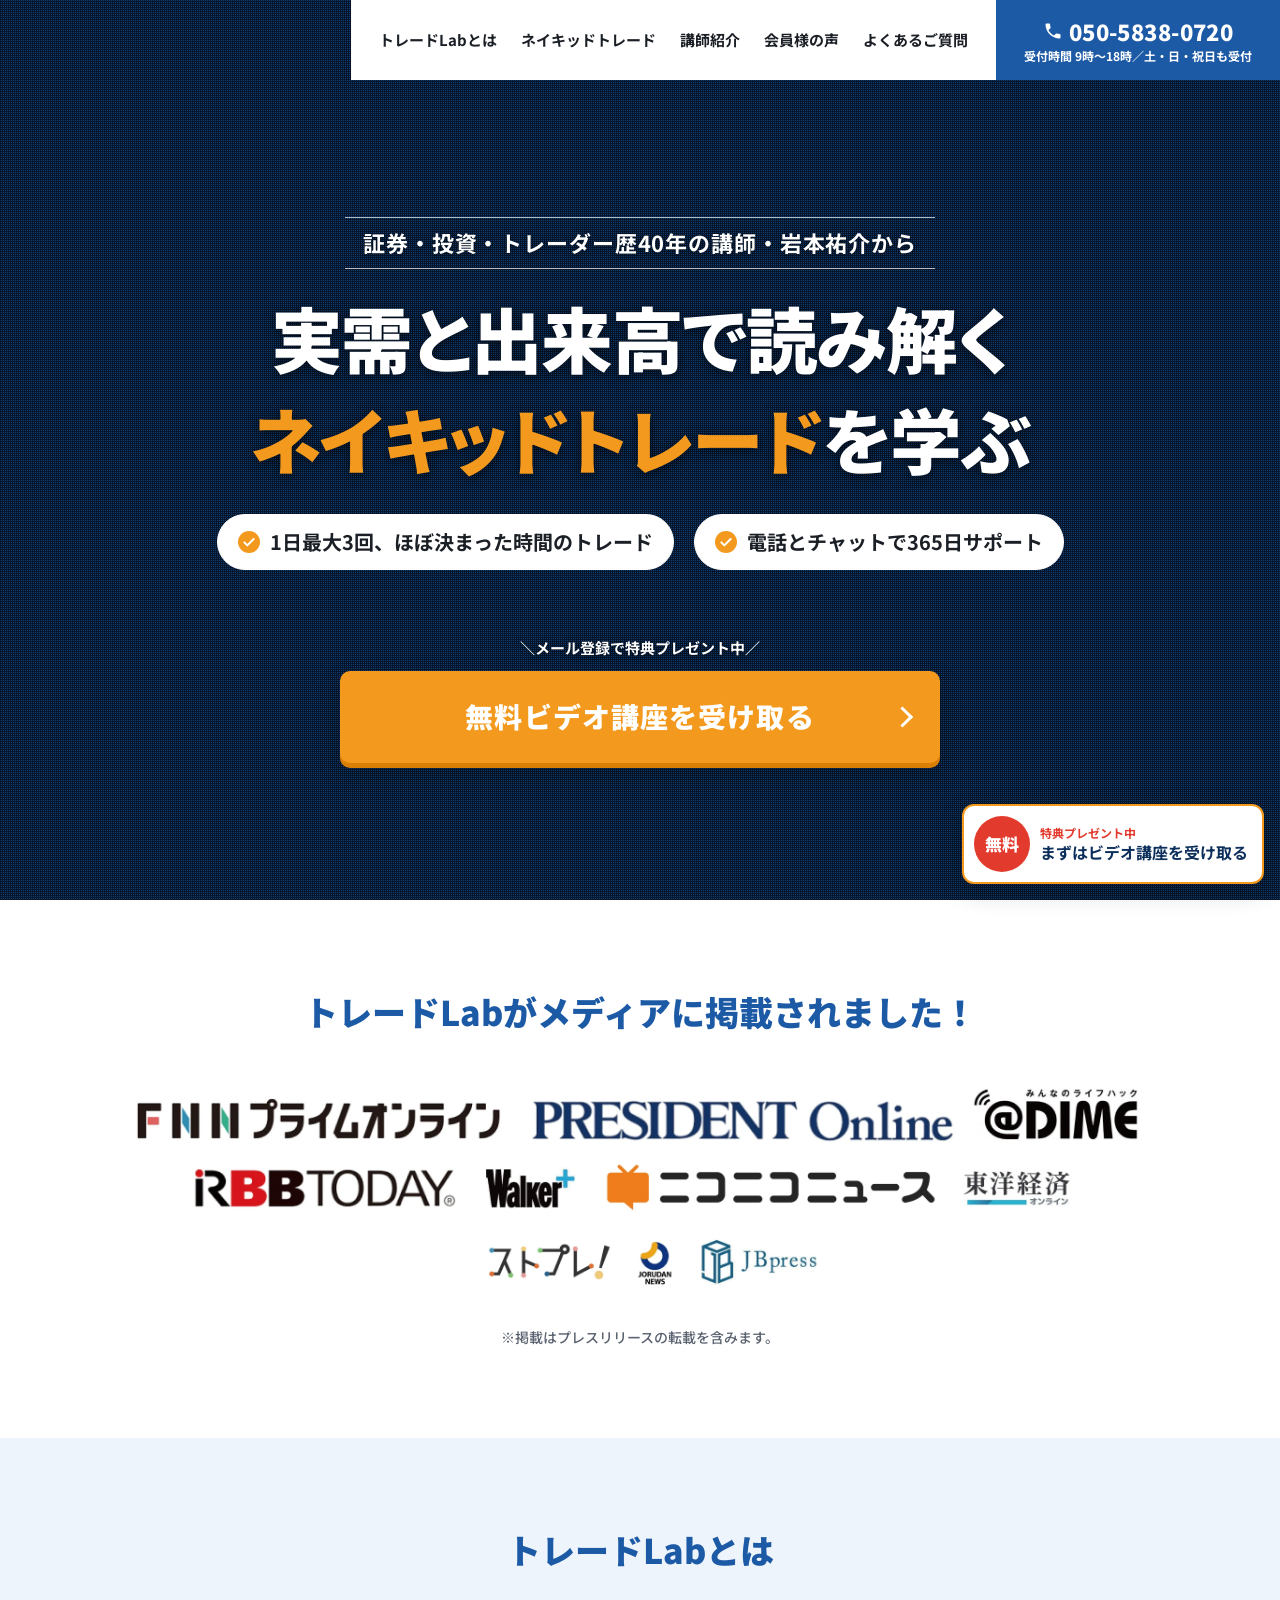
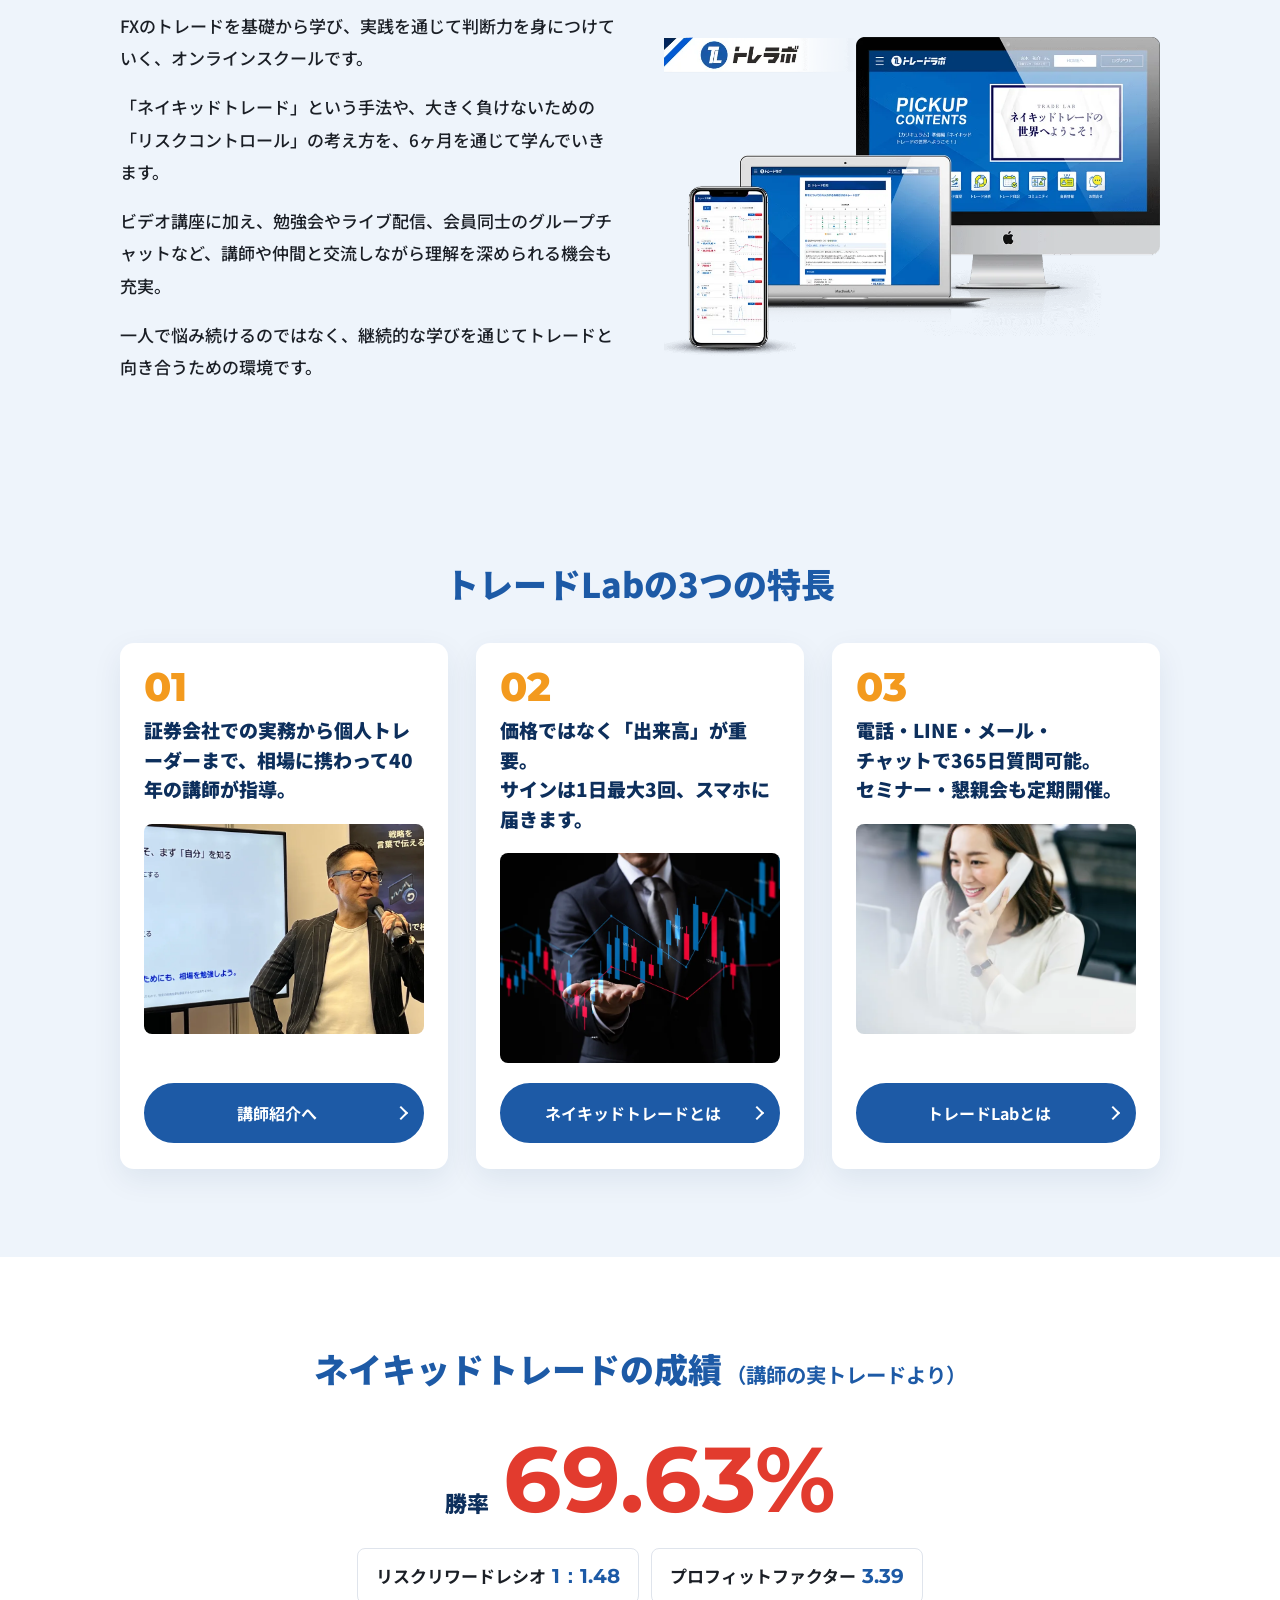
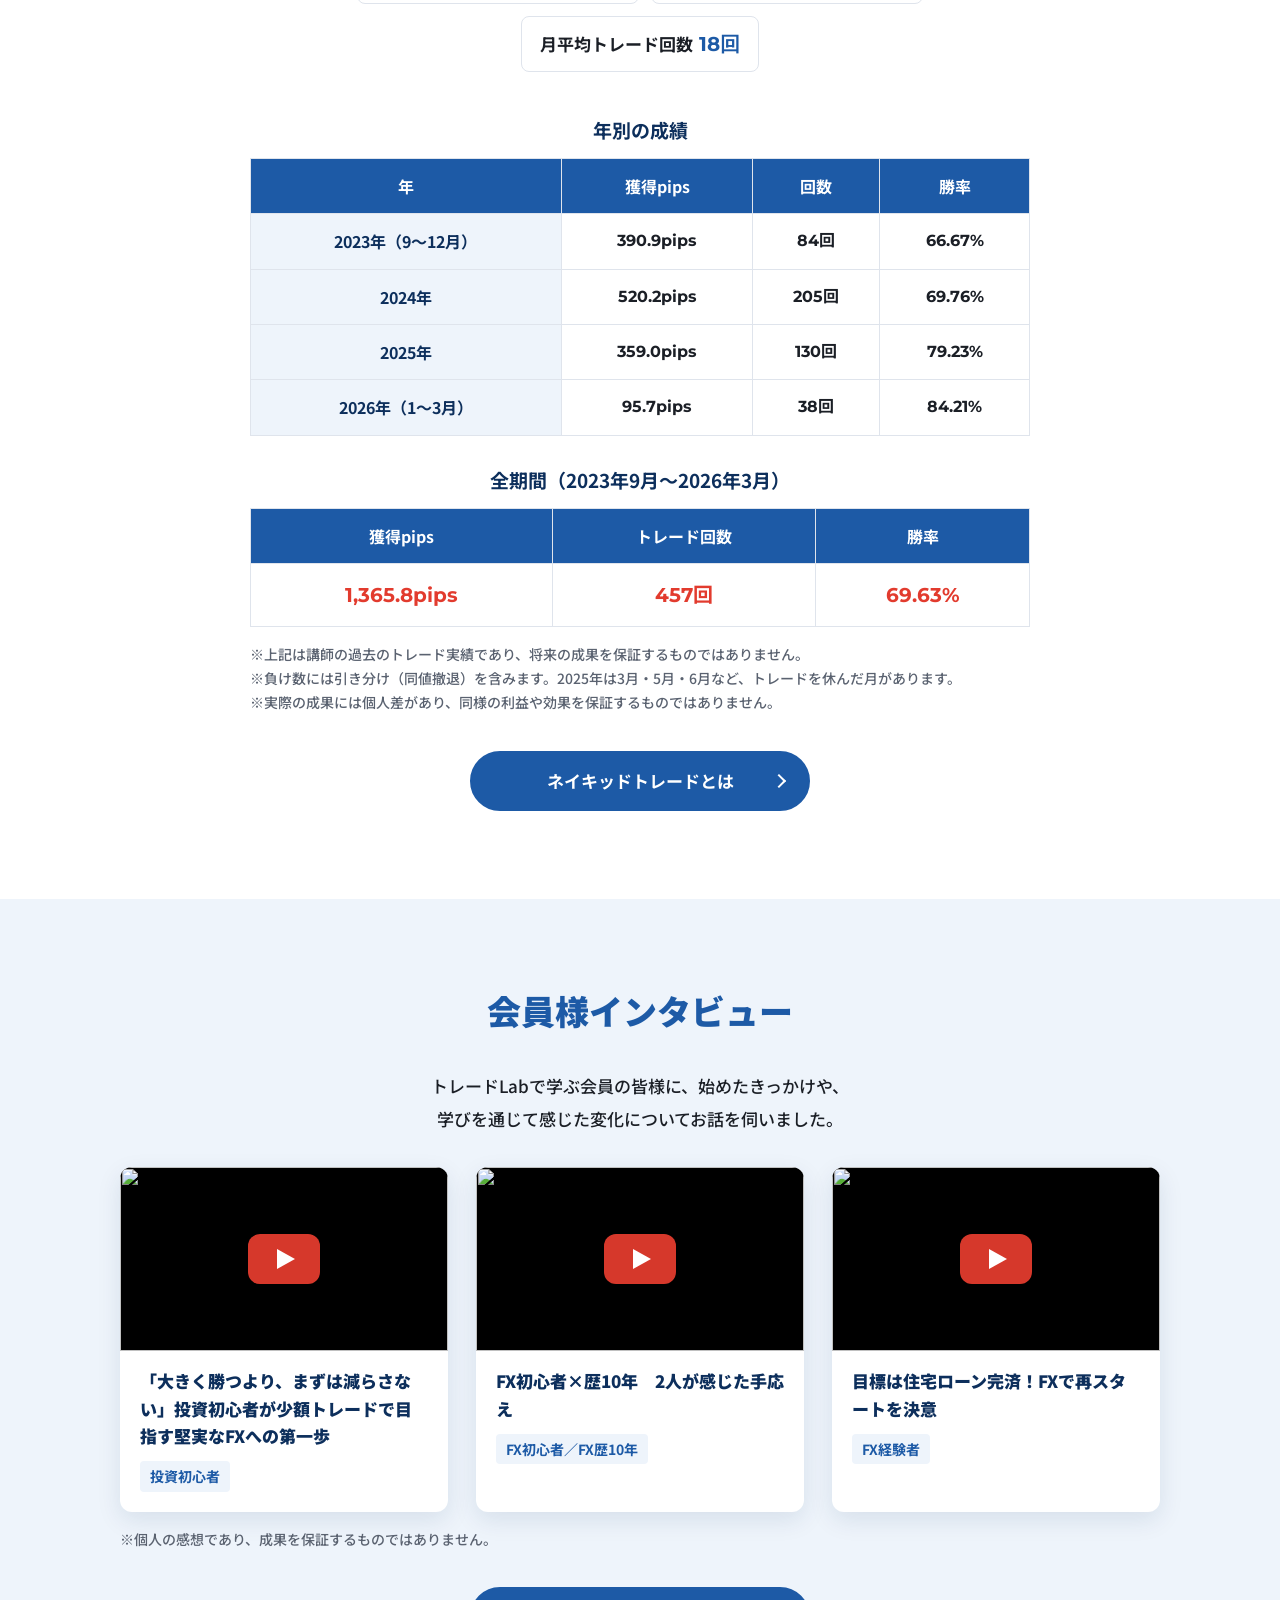
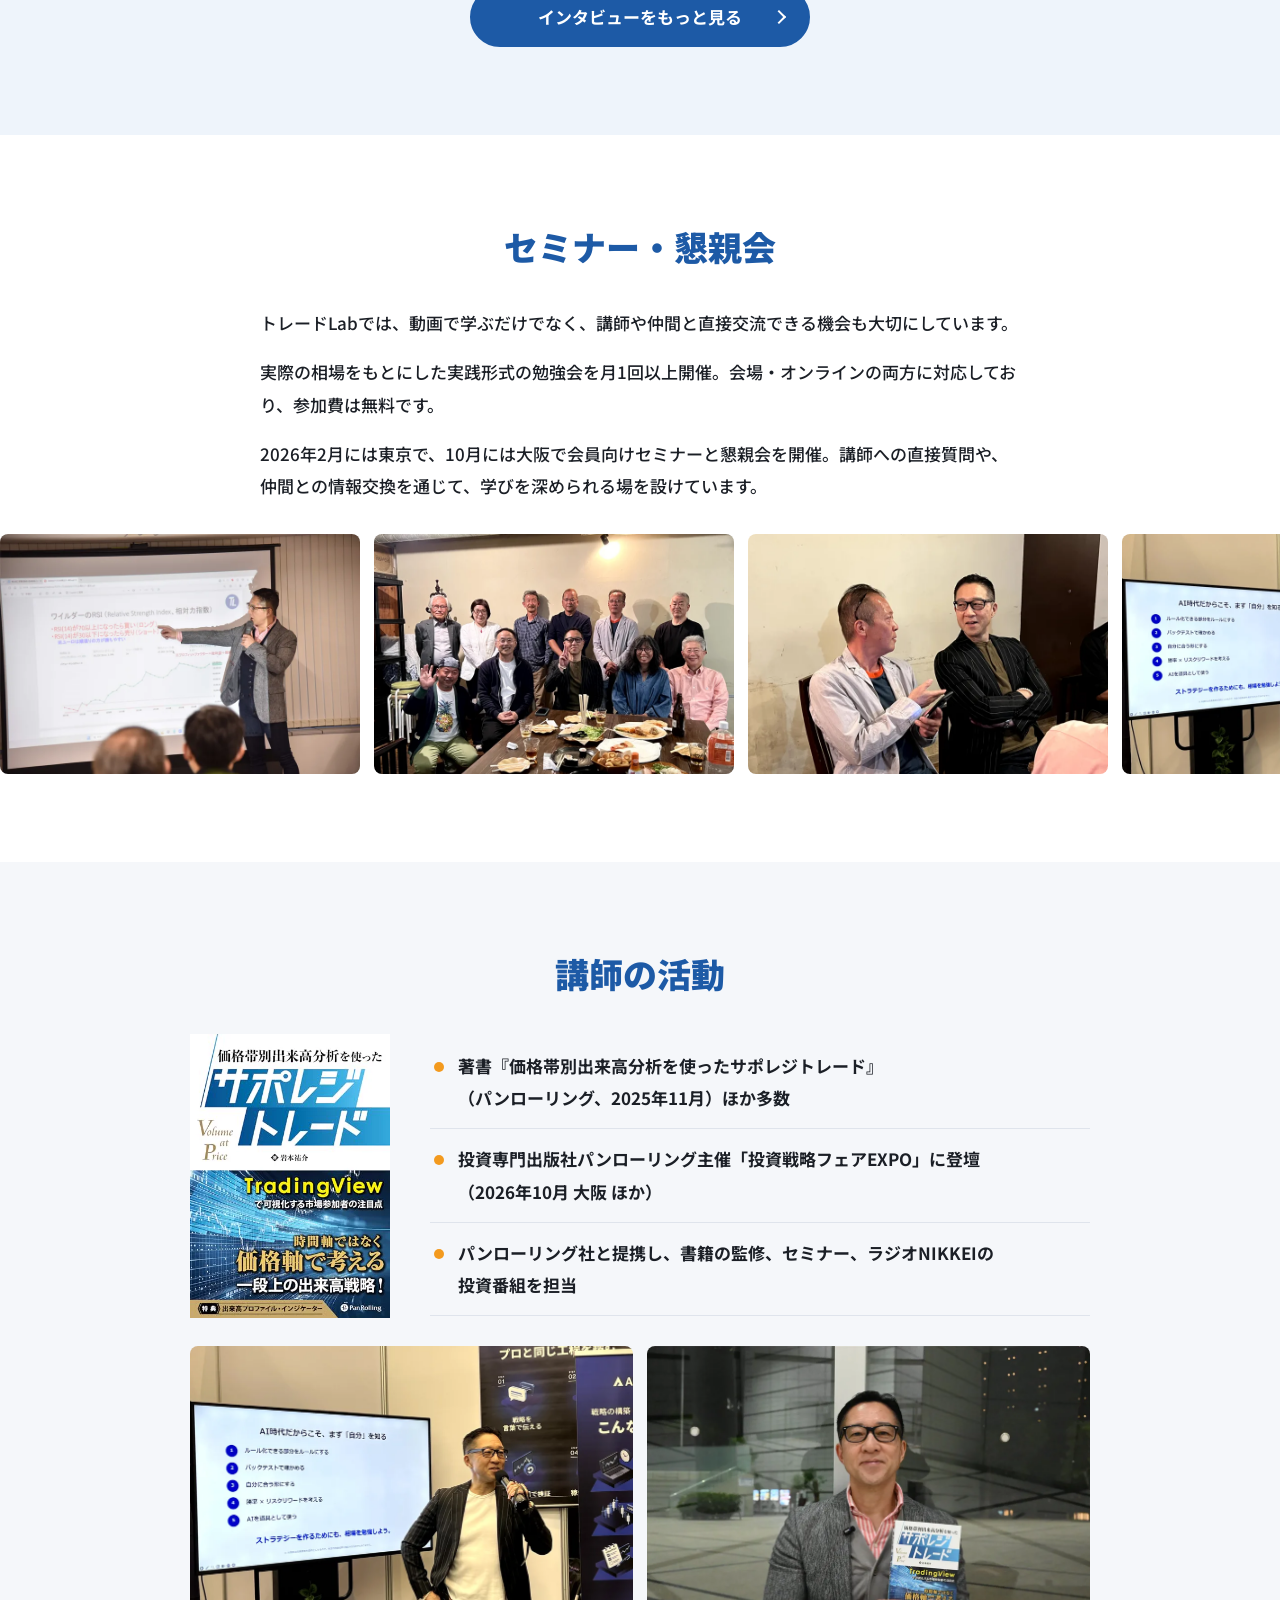
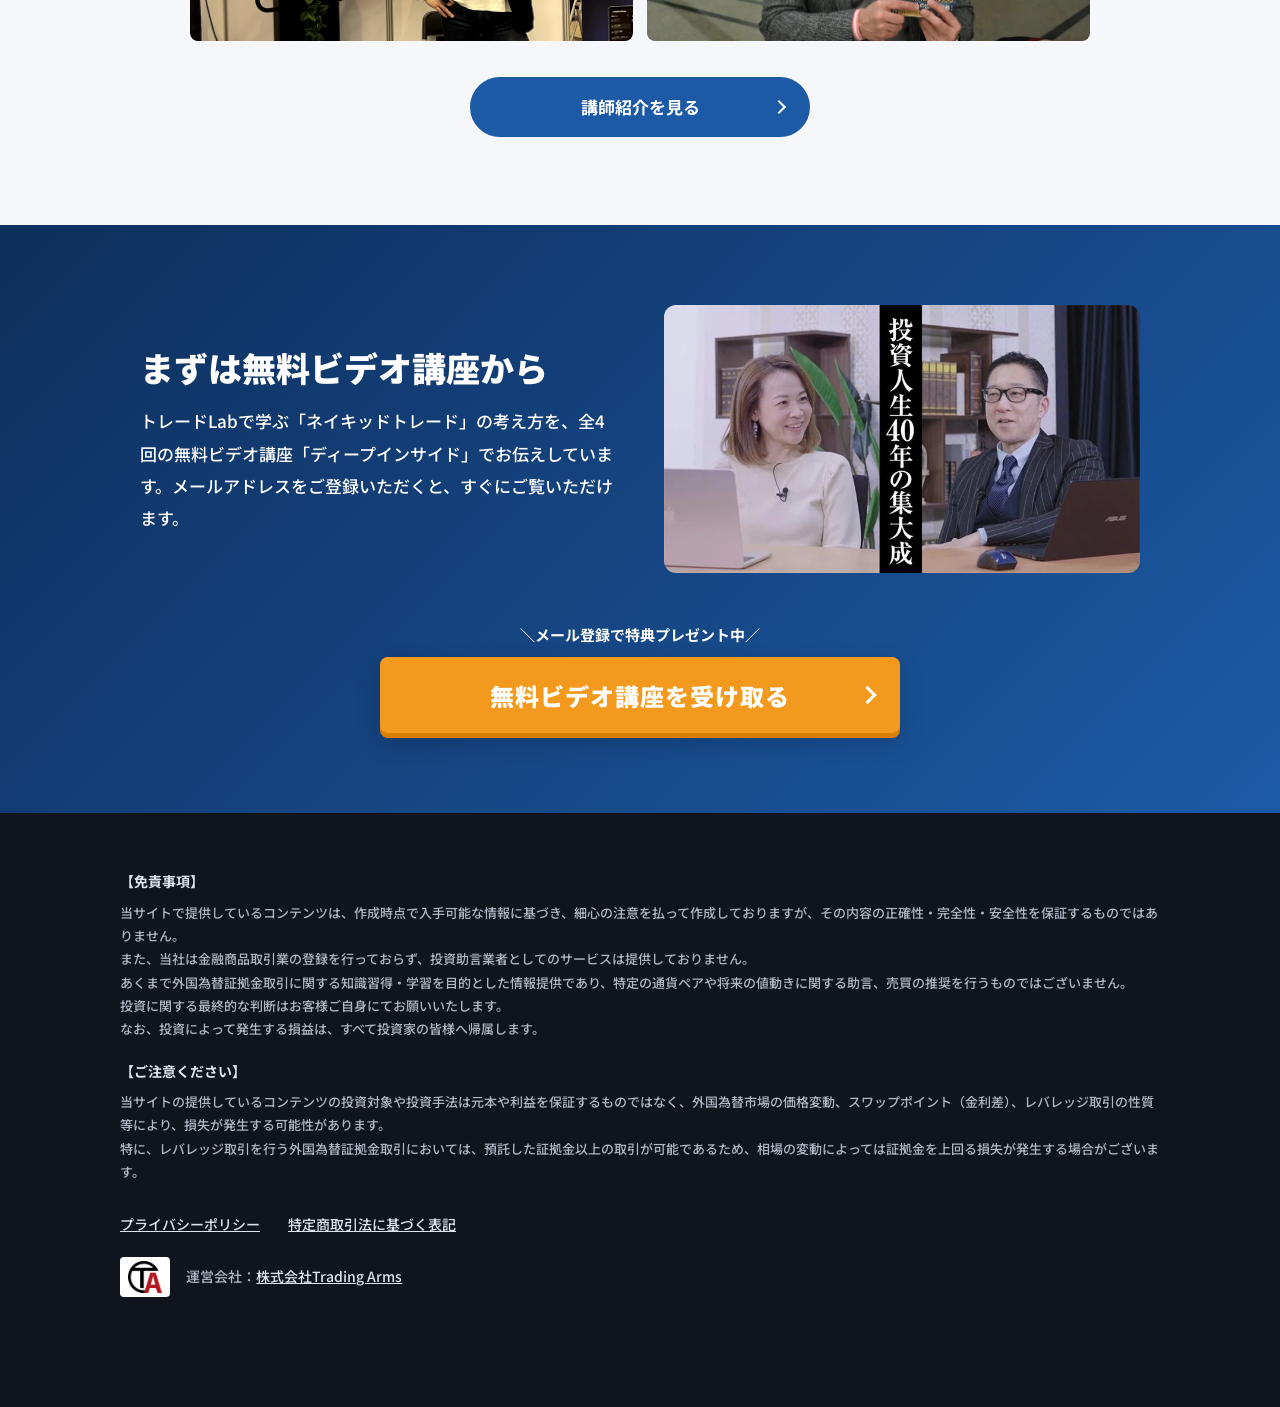
==== commit 88865df4: "トレードLab 確認用サイト（2026-11-25：トップ最初の画面のスマホ表示調整） Co-Authored-By: Claude Opus 5.5 <noreply@anthropic.com>" ====
--- a/index.html
+++ b/index.html
@@ -38,10 +38,10 @@
   <div class="fv__media" id="fvMedia" data-src="./movie-src/fv_bg_photo.mp4"></div>
   <div class="fv__overlay"></div>
   <div class="fv__body">
-    <p class="fv__lead">証券・投資・トレーダー歴40年の<br class="sp">講師・岩本祐介から</p>
+    <p class="fv__lead"><span class="sp-ib">証券・投資・トレーダー歴40年<span class="pc-only">の</span></span><br class="sp"><span class="sp-ib">講師・岩本祐介から</span></p>
     <h1 class="fv__title">実需と出来高で読み解く<br><em>ネイキッドトレード</em>を学ぶ</h1>
     <ul class="fv__checks">
-      <li><span>1日最大3回、<br class="sp">ほぼ決まった時間のトレード</span></li>
+      <li><span>1日最大3回、ほぼ決まった時間の<br class="sp">トレード</span></li>
       <li>電話とチャットで365日サポート</li>
     </ul>
     
--- a/css/style.css
+++ b/css/style.css
@@ -464,6 +464,7 @@
   br.pc{display:none}
   .pc-only{display:none!important}
   .sp-ib{display:inline-block}
+  .fv__lead{display:block;width:100%;padding:6px 0}
   .sttl__small{display:inline-block;margin-left:0}
   .home-about .home-about__img{order:-1}
   /* 講師の活動：説明の下に写真3枚を小さく横並び（高さをそろえる） */
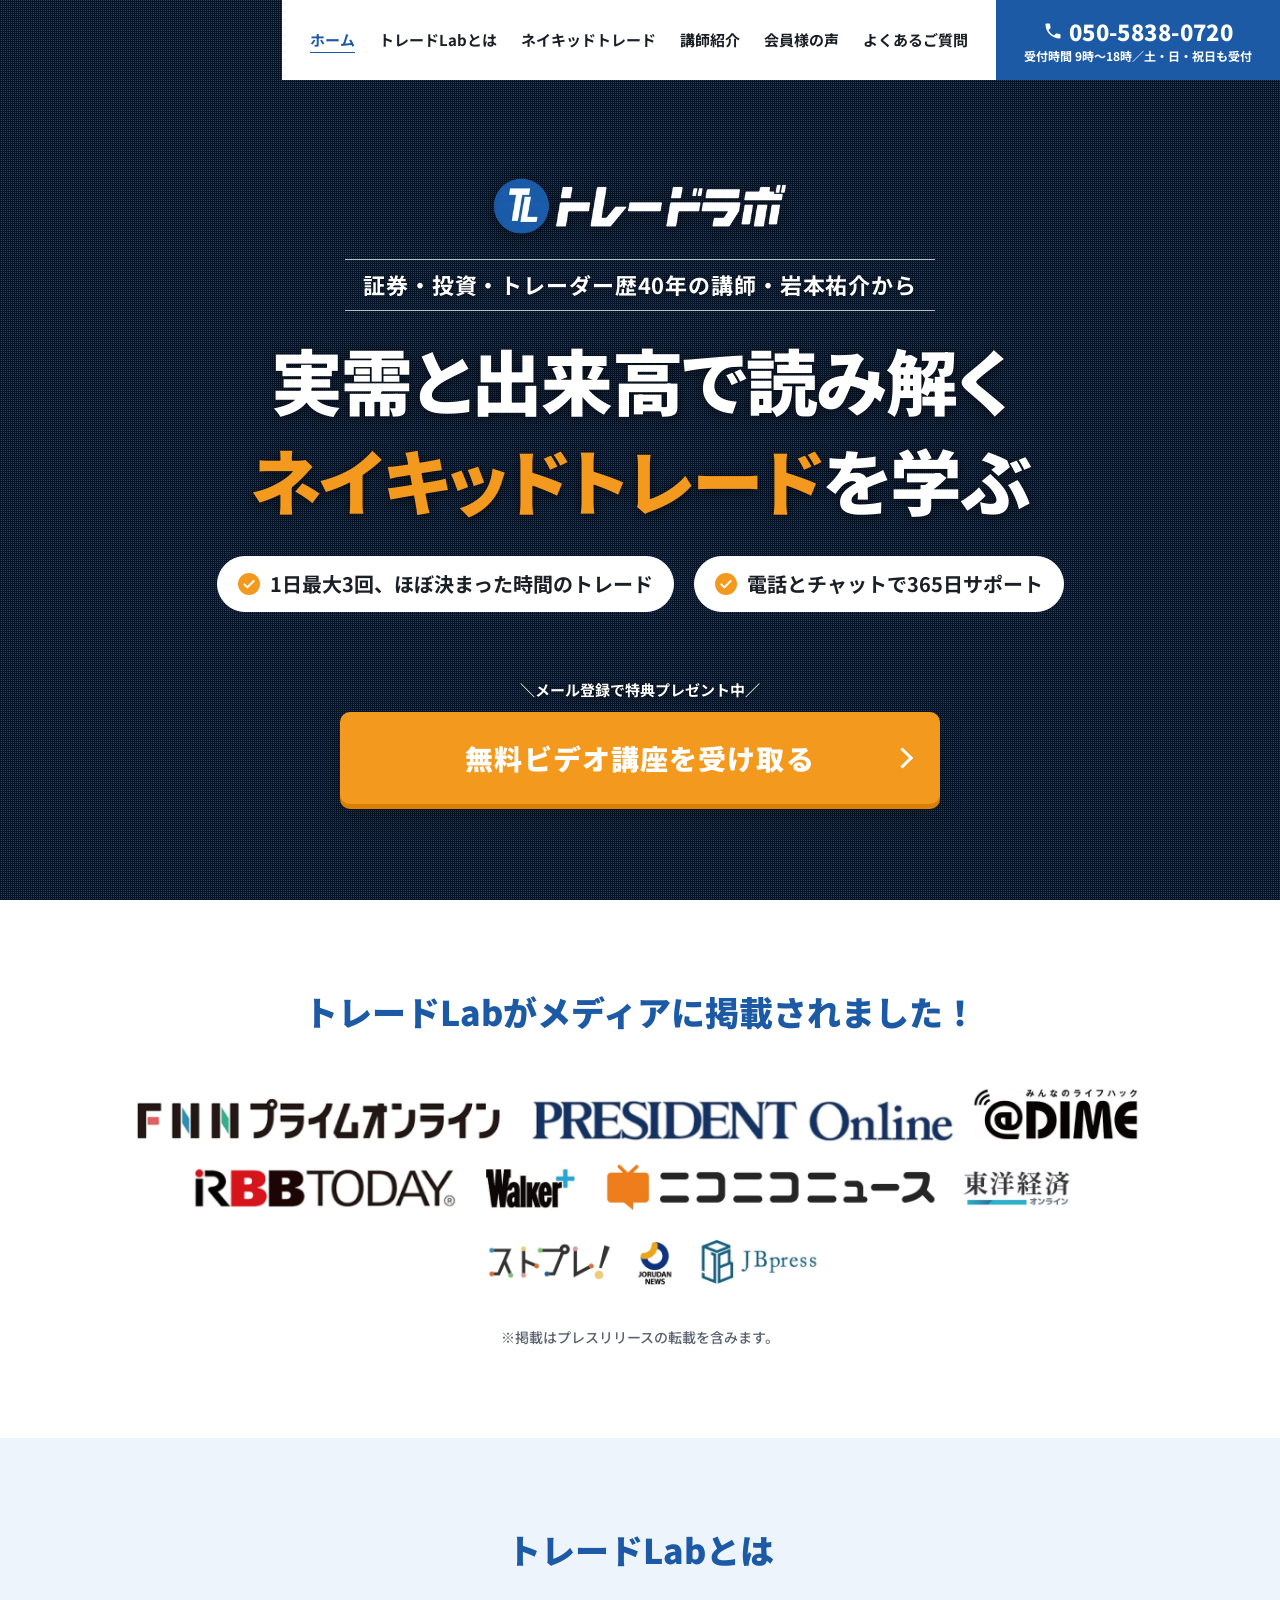
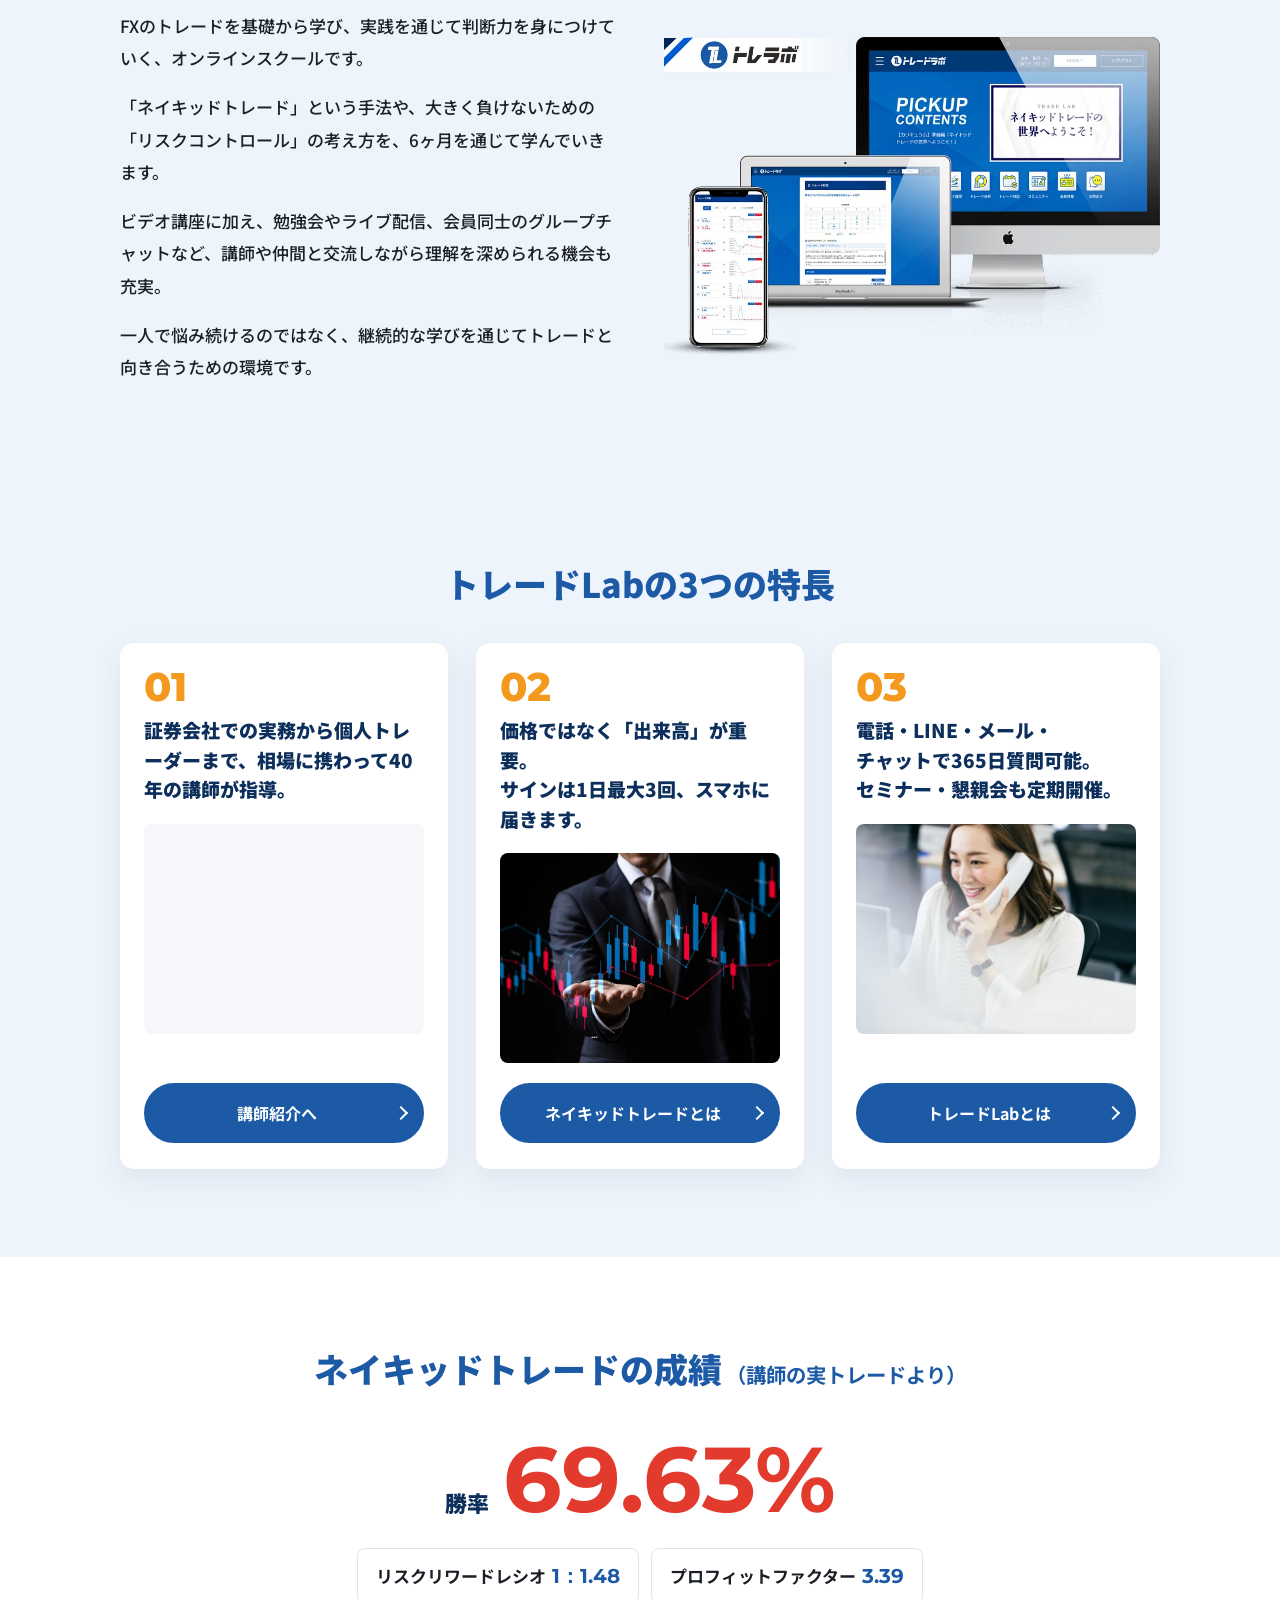
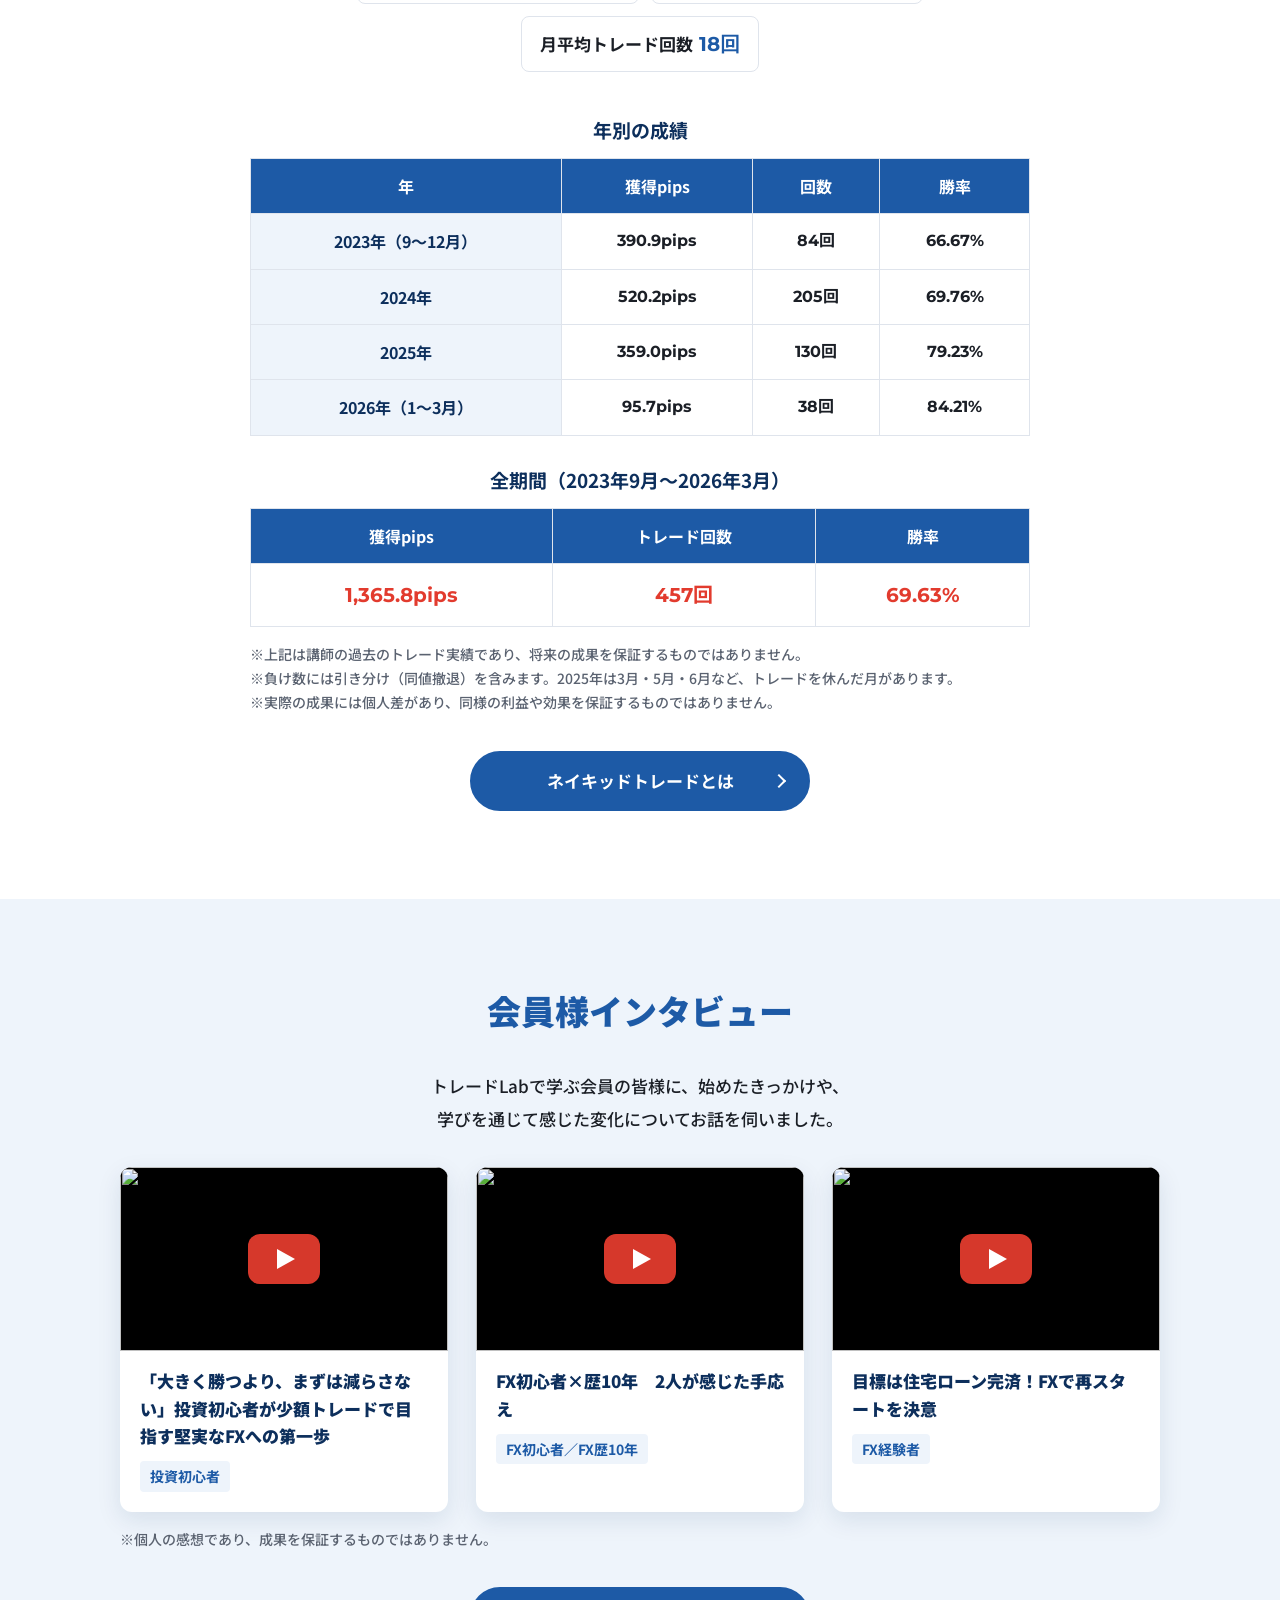
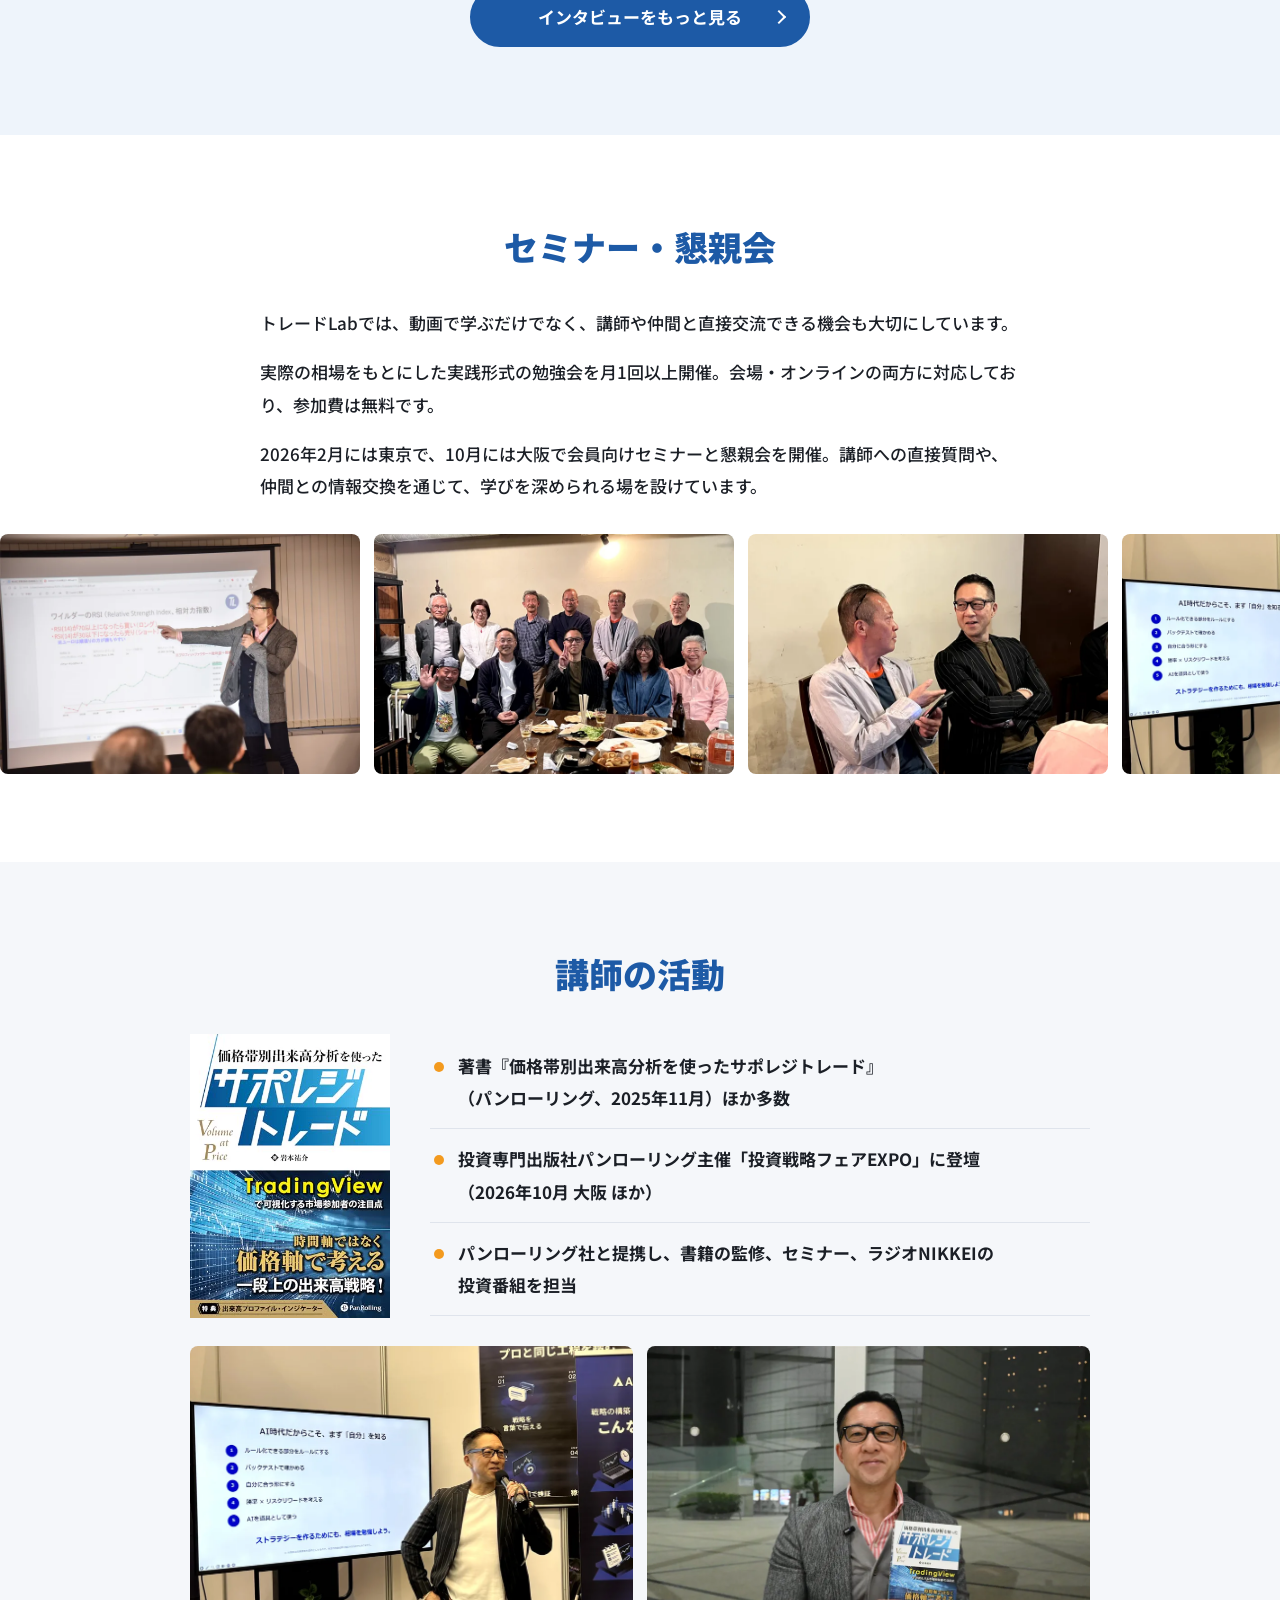
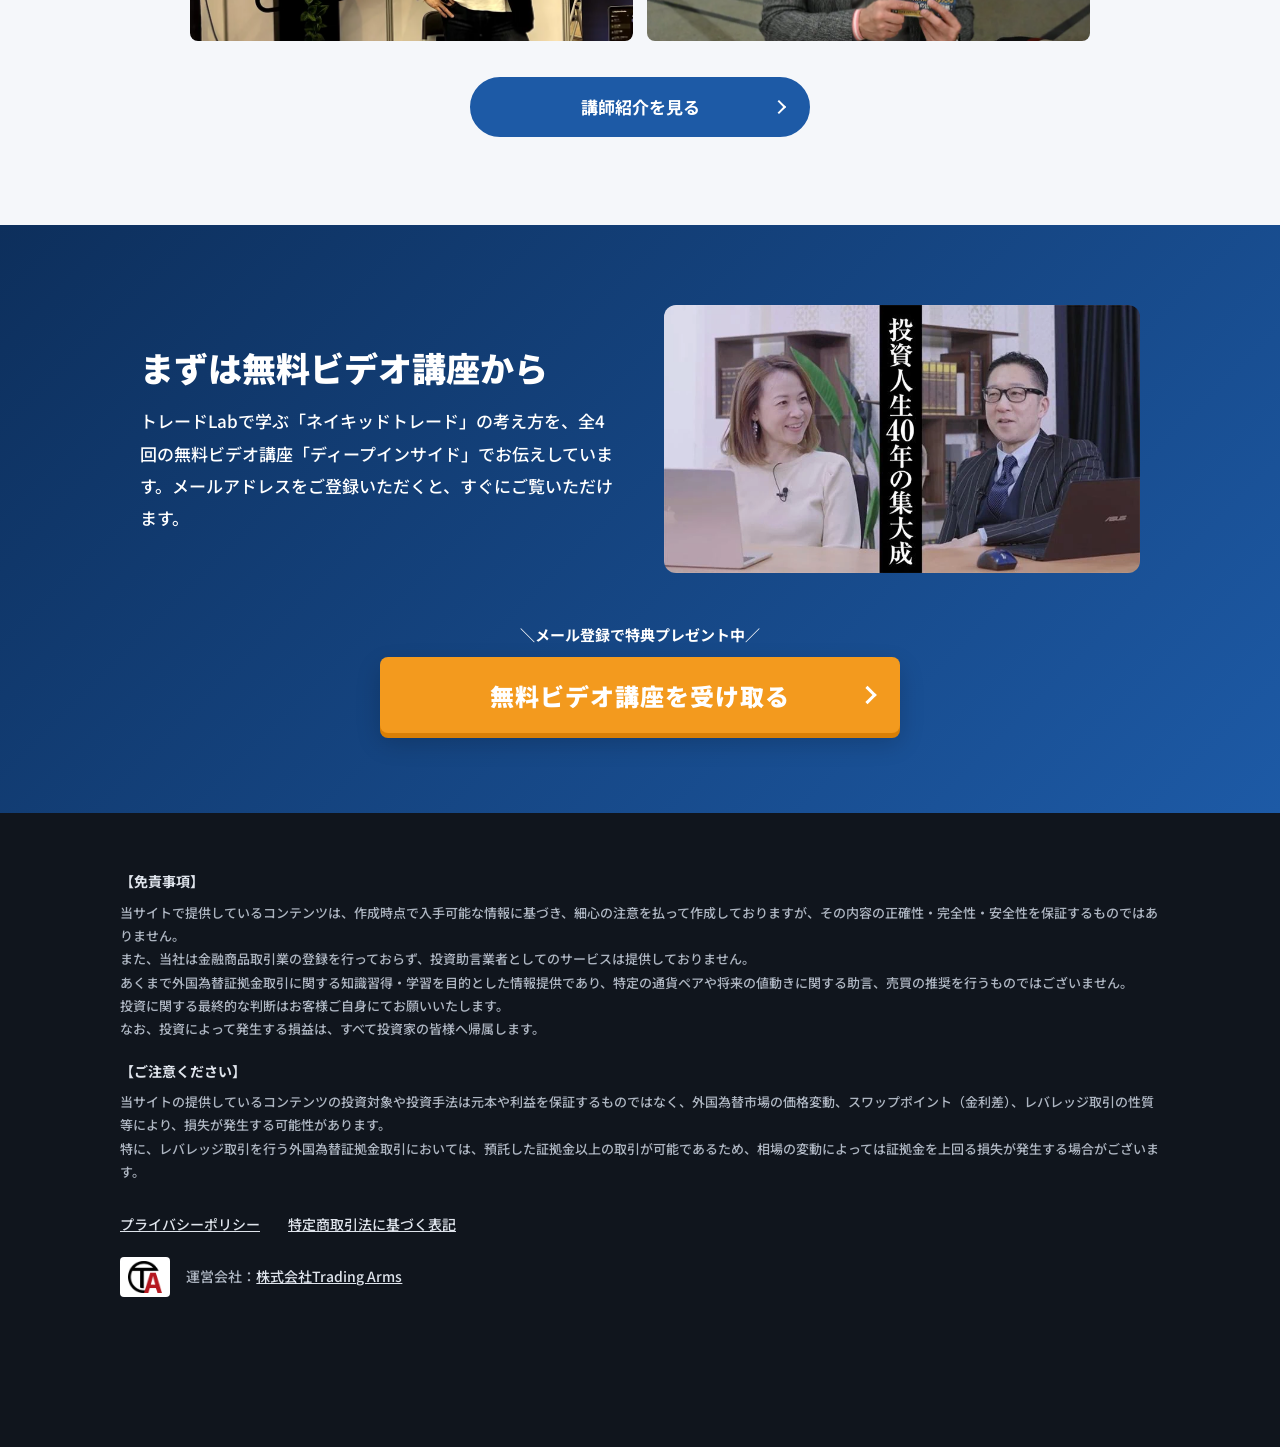
==== commit a0438cbb: "トレードLab 確認用サイト（2026-11-25 第2弾：トップのロゴ・メニューにホーム・追従ボタン拡大・プライバシーポリシー・Amazonボタン・掲示板スクショ統一） Co-Authored-By" ====
--- a/index.html
+++ b/index.html
@@ -28,7 +28,7 @@
     </div>
   </div>
   <nav class="nav" id="nav" aria-label="サイト内メニュー">
-    <ul><li><a href="./about/">トレードLabとは</a></li><li><a href="./method/">ネイキッドトレード</a></li><li><a href="./lecturer/">講師紹介</a></li><li><a href="./voices/">会員様の声</a></li><li><a href="./faq/">よくあるご質問</a></li></ul>
+    <ul><li><a href="./" aria-current="page">ホーム</a></li><li><a href="./about/">トレードLabとは</a></li><li><a href="./method/">ネイキッドトレード</a></li><li><a href="./lecturer/">講師紹介</a></li><li><a href="./voices/">会員様の声</a></li><li><a href="./faq/">よくあるご質問</a></li></ul>
   </nav>
 </header>
 <main id="main">
@@ -38,6 +38,7 @@
   <div class="fv__media" id="fvMedia" data-src="./movie-src/fv_bg_photo.mp4"></div>
   <div class="fv__overlay"></div>
   <div class="fv__body">
+    <p class="fv__logo"><img src="./img/logo-tralab-white-480.webp" width="480" height="98" alt="トレードLab"></p>
     <p class="fv__lead"><span class="sp-ib">証券・投資・トレーダー歴40年<span class="pc-only">の</span></span><br class="sp"><span class="sp-ib">講師・岩本祐介から</span></p>
     <h1 class="fv__title">実需と出来高で読み解く<br><em>ネイキッドトレード</em>を学ぶ</h1>
     <ul class="fv__checks">
@@ -226,7 +227,7 @@
       <p>特に、レバレッジ取引を行う外国為替証拠金取引においては、預託した証拠金以上の取引が可能であるため、相場の変動によっては証拠金を上回る損失が発生する場合がございます。</p>
     </div>
     <ul class="footer__links">
-      <li><a href="#TODO-privacy-policy">プライバシーポリシー</a></li>
+      <li><a href="https://www.tralab.jp/LP/pay/privacy.html" target="_blank" rel="noopener">プライバシーポリシー</a></li>
       <li><a href="https://www.tralab.jp/LP/pay/tokusyo.html" target="_blank" rel="noopener">特定商取引法に基づく表記</a></li>
     </ul>
     <div class="footer__company">
--- a/css/style.css
+++ b/css/style.css
@@ -481,3 +481,28 @@
   .entry__body{display:contents}
   .entry__ttl{order:-1;margin-bottom:0}
 }
+
+/* 2026-11-25 追従ボタン（まずはビデオ講座を受け取る）を大きく */
+.float{right:24px;bottom:24px;gap:14px;padding:14px 26px 14px 14px;border-width:3px;border-radius:16px}
+.float__free{width:70px;height:70px;font-size:21px}
+.float__txt small{font-size:14px}
+.float__txt b{font-size:21px}
+@media (max-width:820px){
+  .float{left:10px;right:10px;bottom:10px;justify-content:center;gap:12px;padding:10px 14px;border-radius:14px}
+  .float__free{width:56px;height:56px;font-size:18px}
+  .float__txt small{font-size:13px}
+  .float__txt b{font-size:clamp(17px,5vw,21px)}
+}
+
+/* 2026-11-25 トップ：FVの一番上にロゴ。左上のロゴはトップだけ非表示（メニューに「ホーム」を追加） */
+.fv__logo{margin:0 auto 22px}
+.fv__logo img{width:300px;height:auto;margin:0 auto;filter:drop-shadow(0 2px 8px rgba(0,0,0,.45))}
+.page-top .header__logo{display:none}
+.page-top .header__right{margin-left:auto}
+.footer{padding-bottom:150px}
+@media (min-width:1241px){.page-top .nav{margin-left:auto}}
+@media (max-width:820px){
+  .fv__logo{margin-bottom:16px}
+  .fv__logo img{width:210px}
+  .footer{padding-bottom:120px}
+}
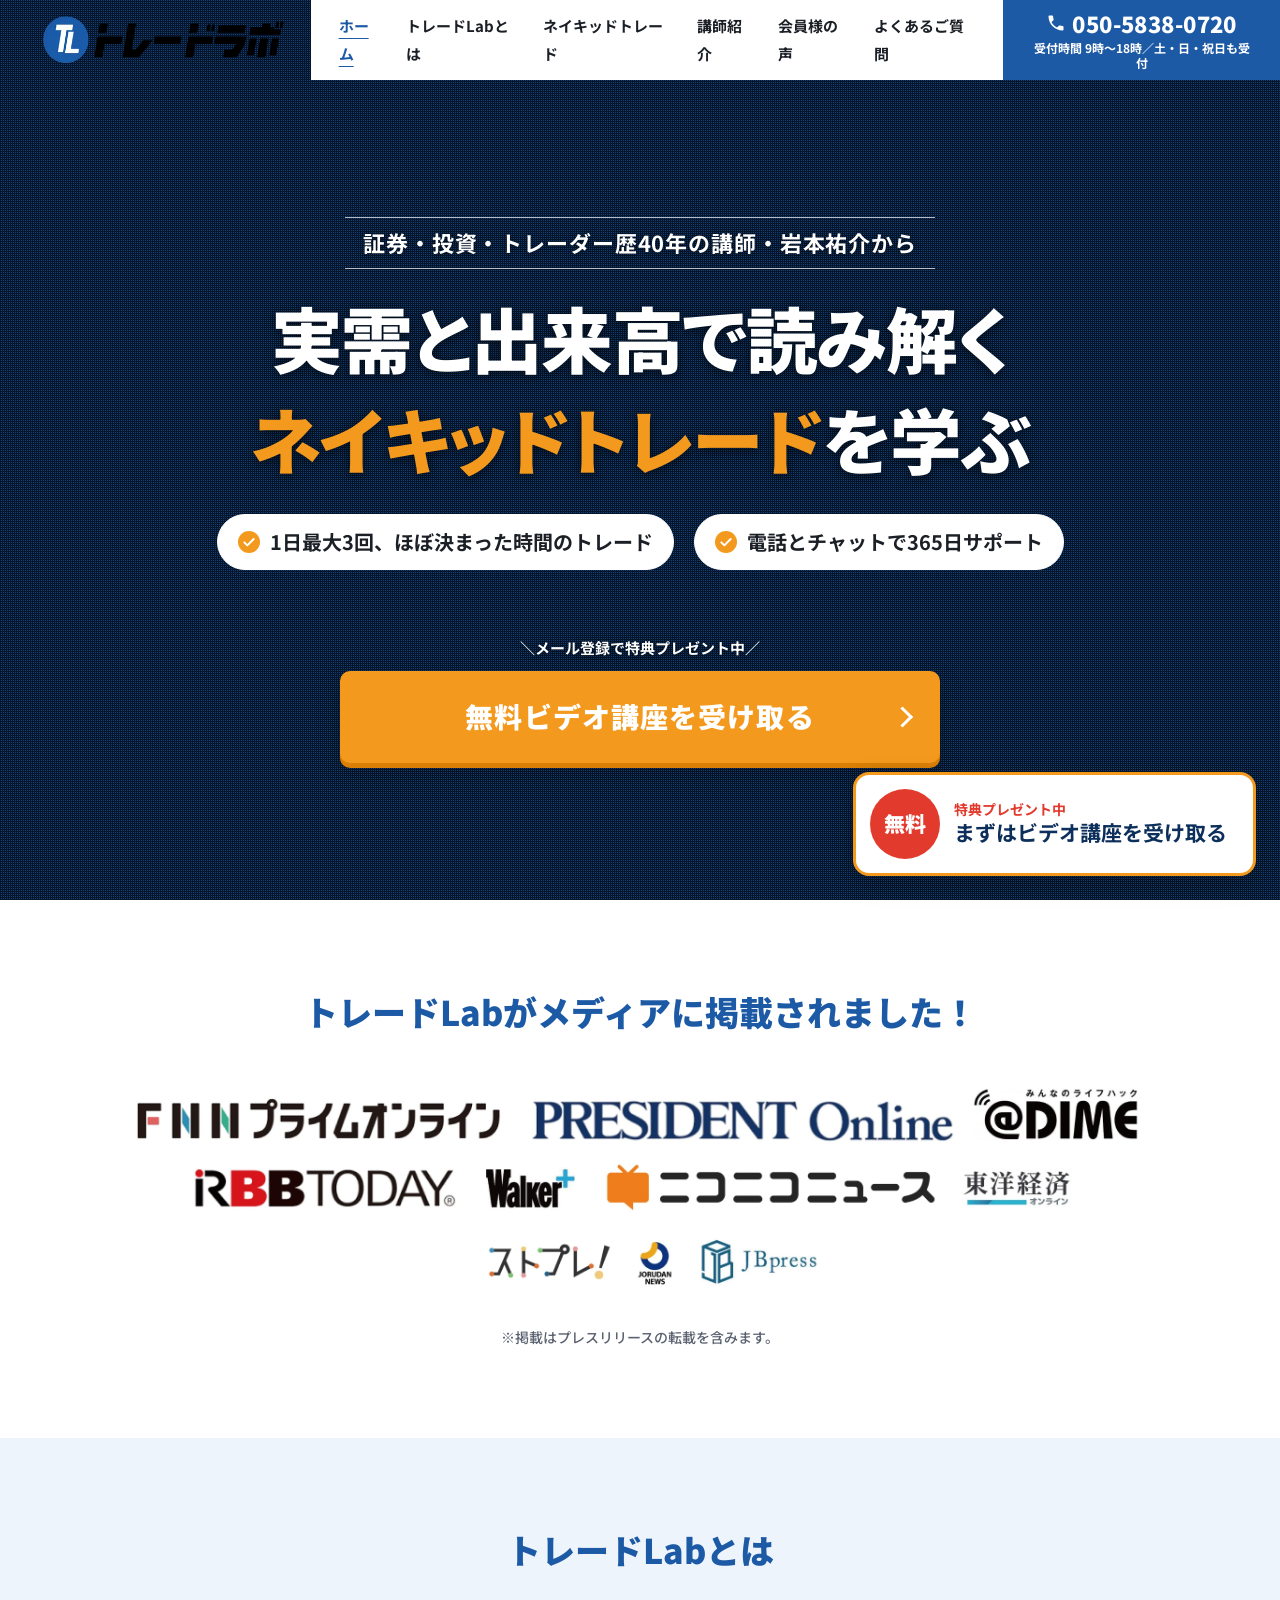
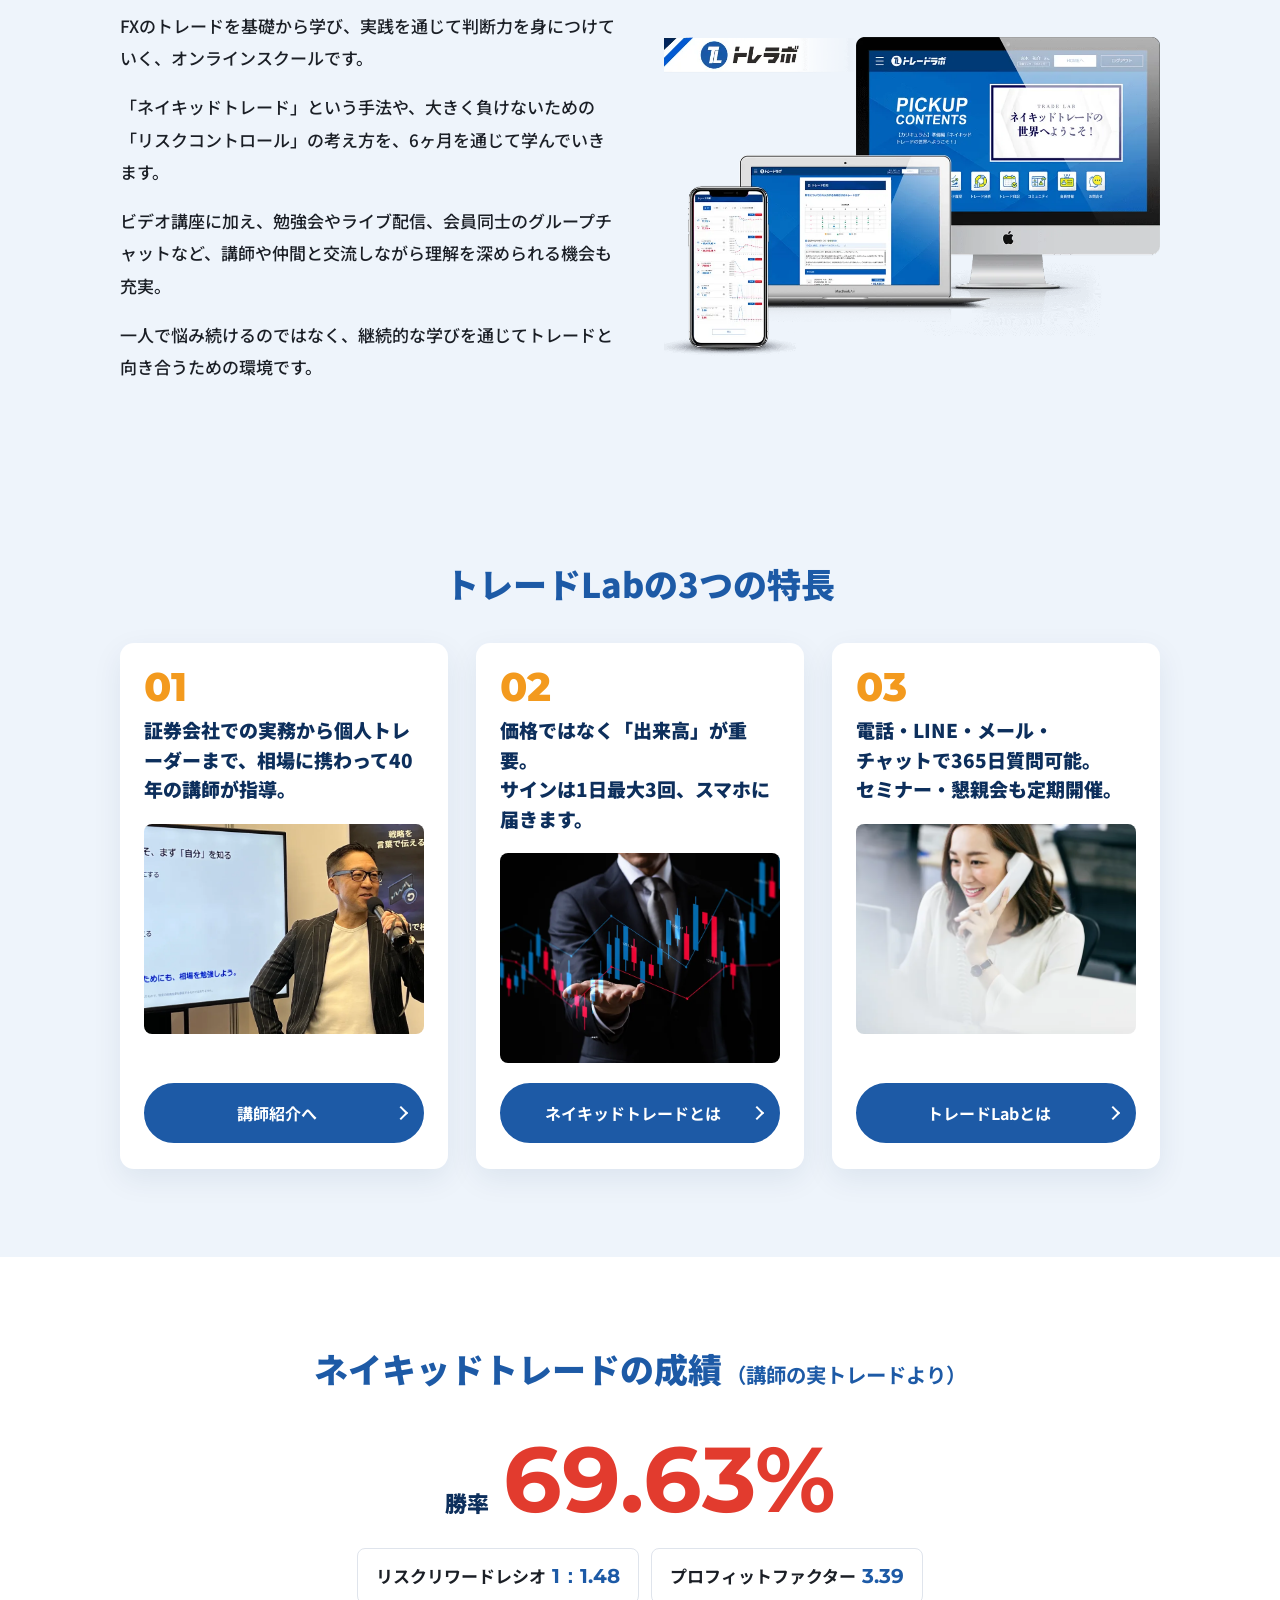
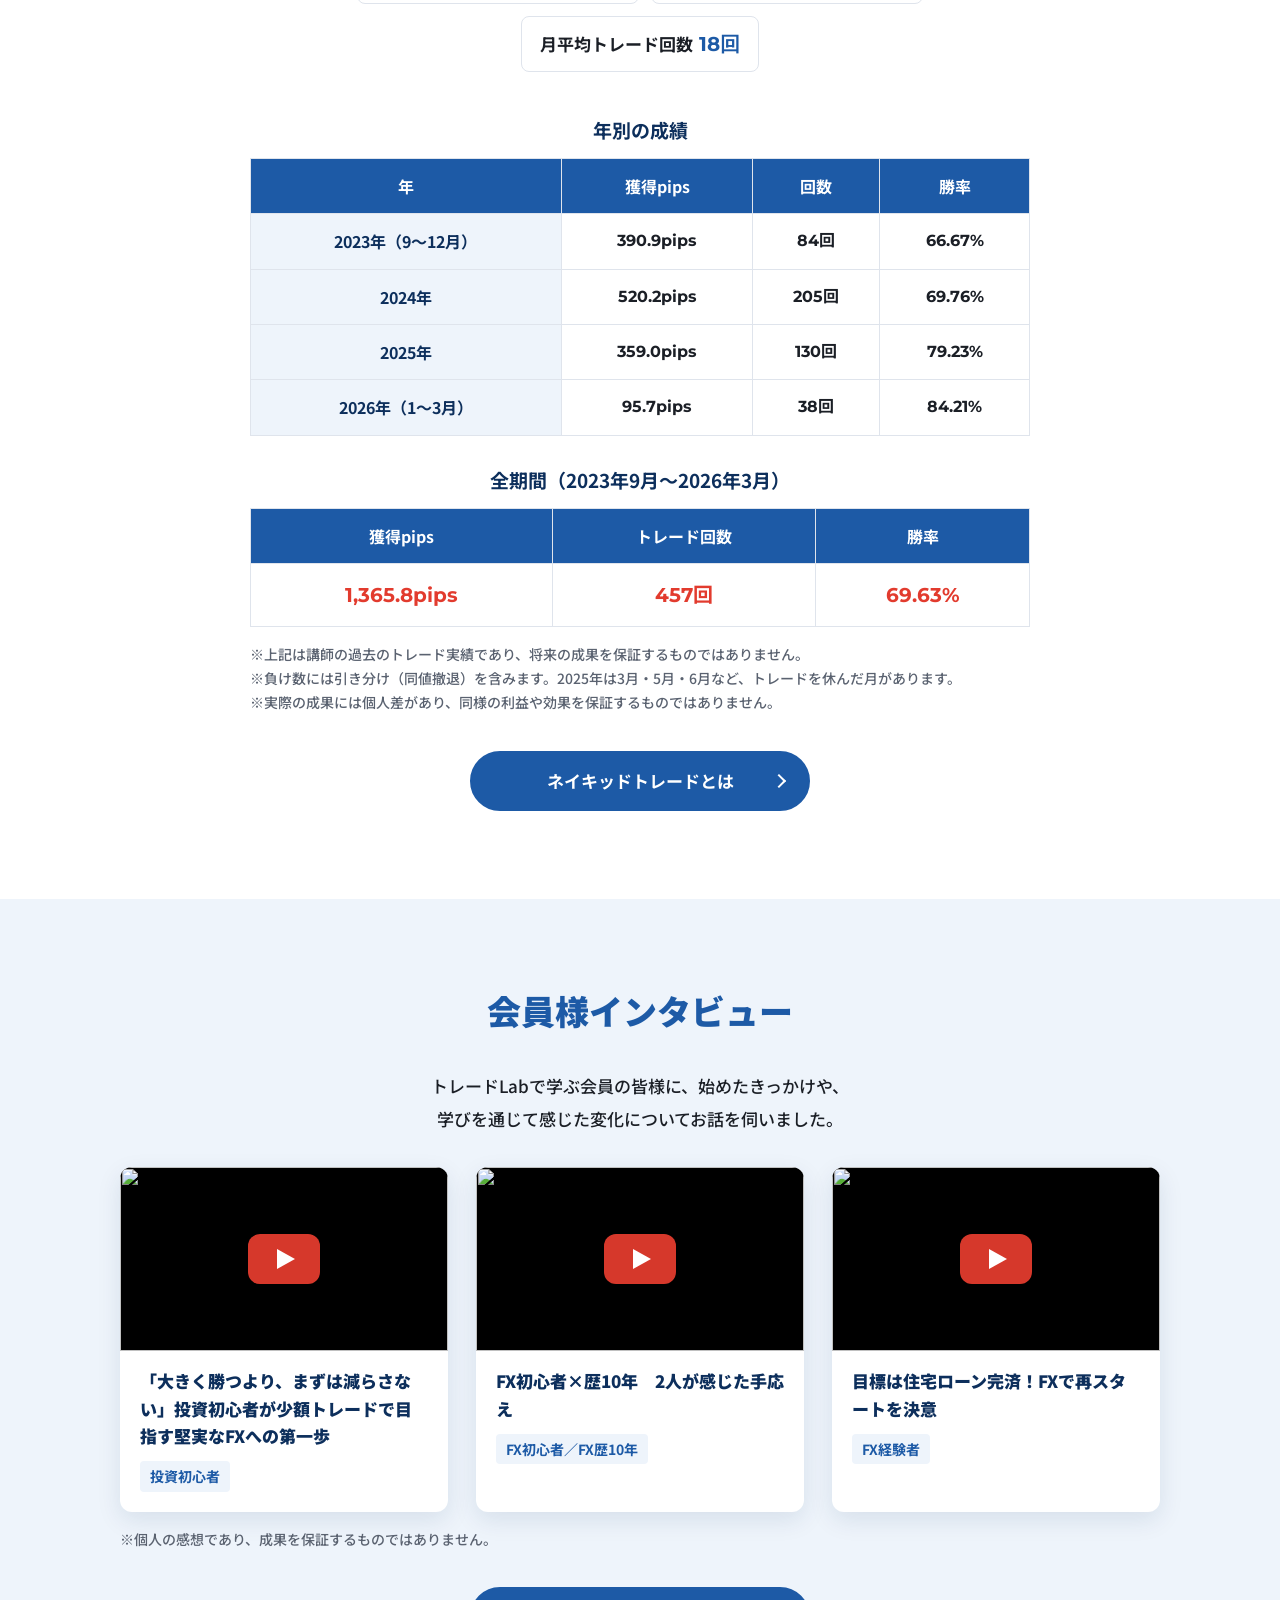
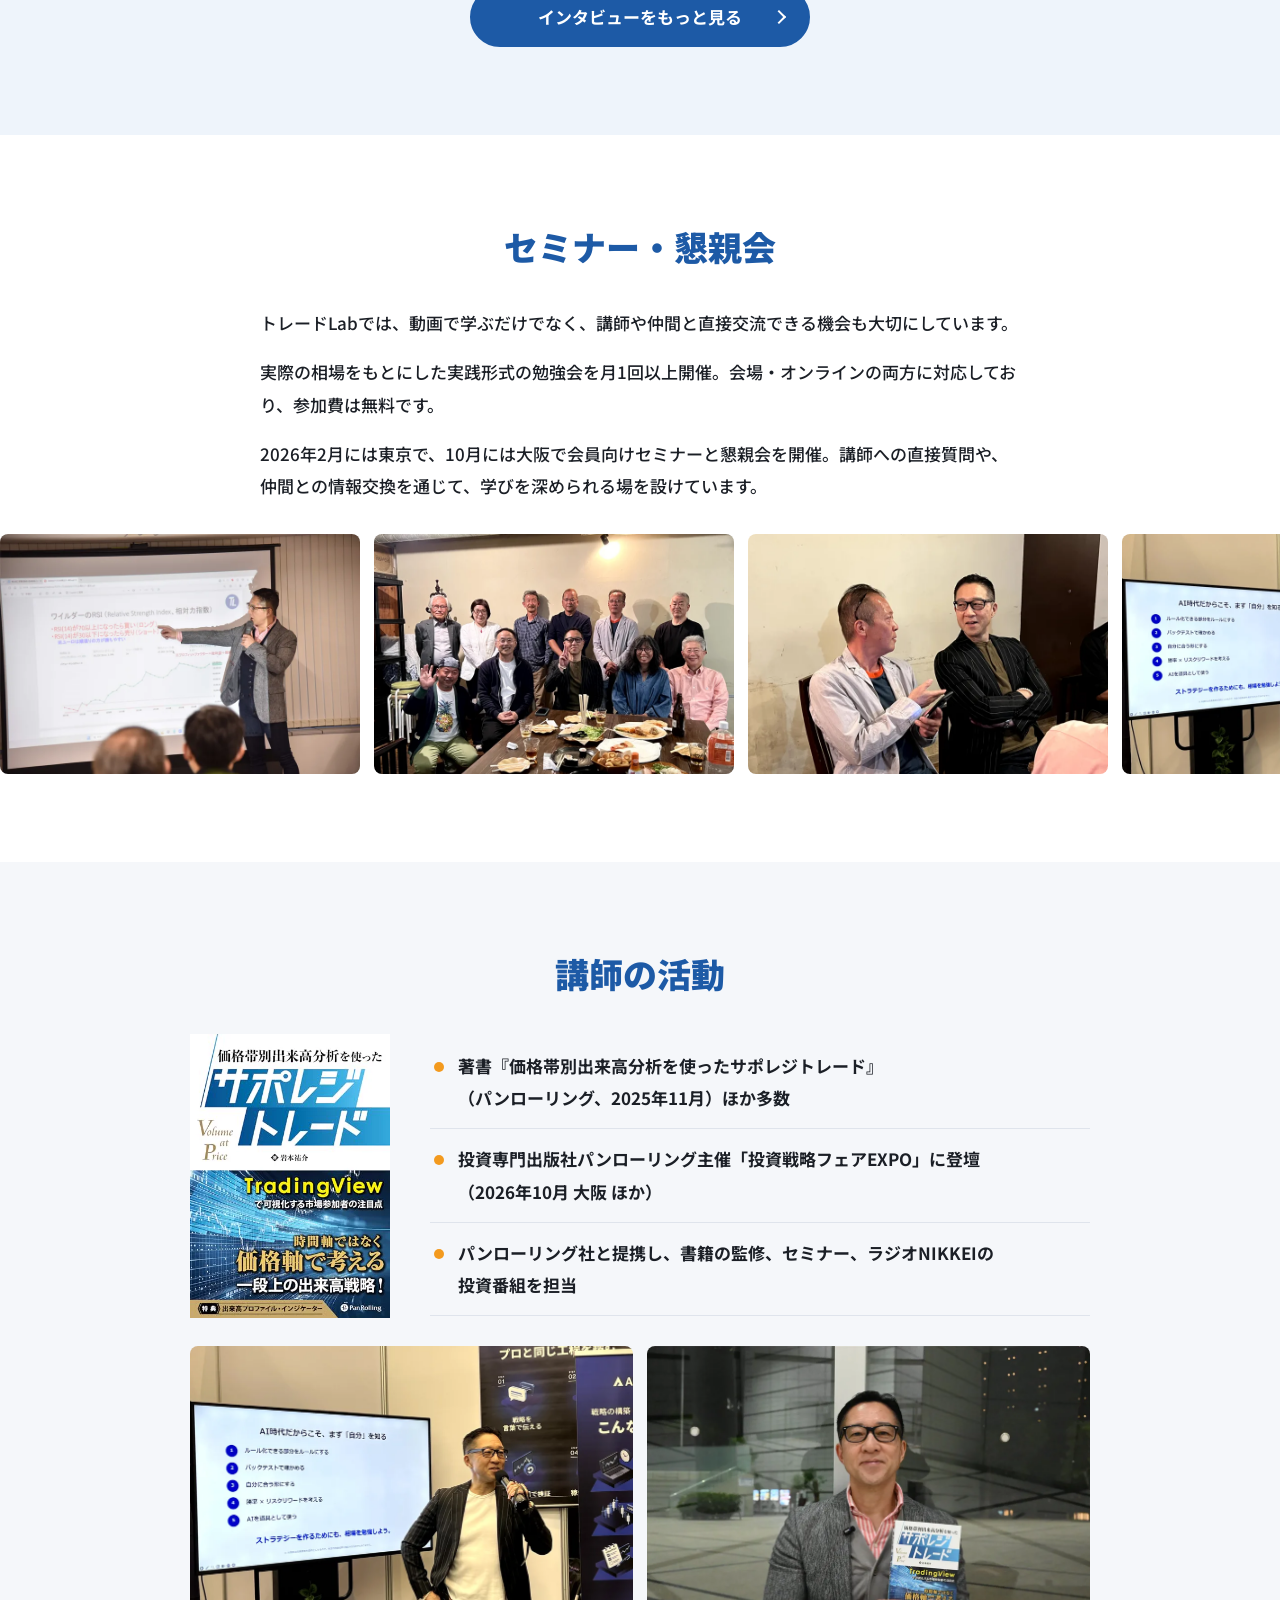
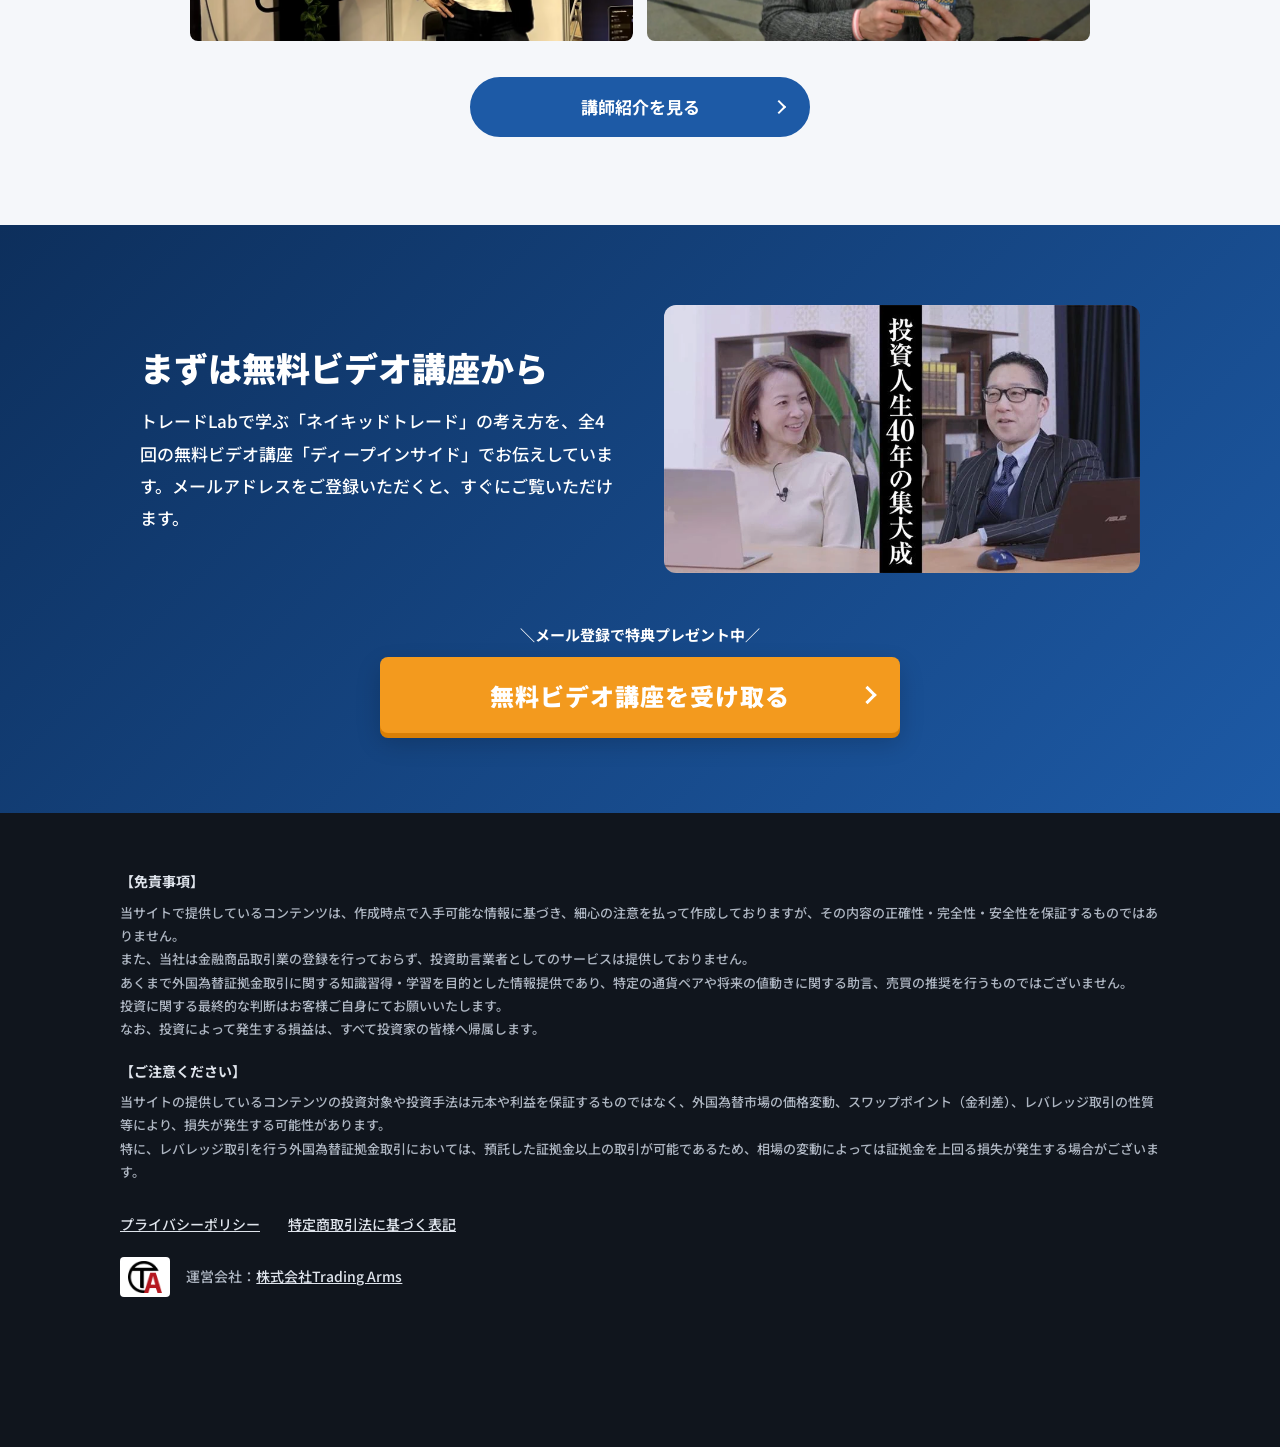
==== commit f02e76e8: "トレードLab 確認用サイト（2026-11-25：ロゴを左上に戻しPCは少し大きく） Co-Authored-By: Claude Opus 5.5 <noreply@anthropic.com>" ====
--- a/index.html
+++ b/index.html
@@ -38,7 +38,6 @@
   <div class="fv__media" id="fvMedia" data-src="./movie-src/fv_bg_photo.mp4"></div>
   <div class="fv__overlay"></div>
   <div class="fv__body">
-    <p class="fv__logo"><img src="./img/logo-tralab-white-480.webp" width="480" height="98" alt="トレードLab"></p>
     <p class="fv__lead"><span class="sp-ib">証券・投資・トレーダー歴40年<span class="pc-only">の</span></span><br class="sp"><span class="sp-ib">講師・岩本祐介から</span></p>
     <h1 class="fv__title">実需と出来高で読み解く<br><em>ネイキッドトレード</em>を学ぶ</h1>
     <ul class="fv__checks">
--- a/css/style.css
+++ b/css/style.css
@@ -494,15 +494,11 @@
   .float__txt b{font-size:clamp(17px,5vw,21px)}
 }
 
-/* 2026-11-25 トップ：FVの一番上にロゴ。左上のロゴはトップだけ非表示（メニューに「ホーム」を追加） */
-.fv__logo{margin:0 auto 22px}
-.fv__logo img{width:300px;height:auto;margin:0 auto;filter:drop-shadow(0 2px 8px rgba(0,0,0,.45))}
-.page-top .header__logo{display:none}
-.page-top .header__right{margin-left:auto}
+/* 2026-11-25 ロゴ：FVのロゴはやめて左上（元の位置）に戻す。PCは少し大きめ */
 .footer{padding-bottom:150px}
-@media (min-width:1241px){.page-top .nav{margin-left:auto}}
-@media (max-width:820px){
-  .fv__logo{margin-bottom:16px}
-  .fv__logo img{width:210px}
+.header__logo img{height:48px}
+@media (min-width:1241px){.header__logo img{height:52px}.header__logo{padding-top:14px}}
+@media (max-width:820px){
+  .header__logo img{height:28px}
   .footer{padding-bottom:120px}
 }
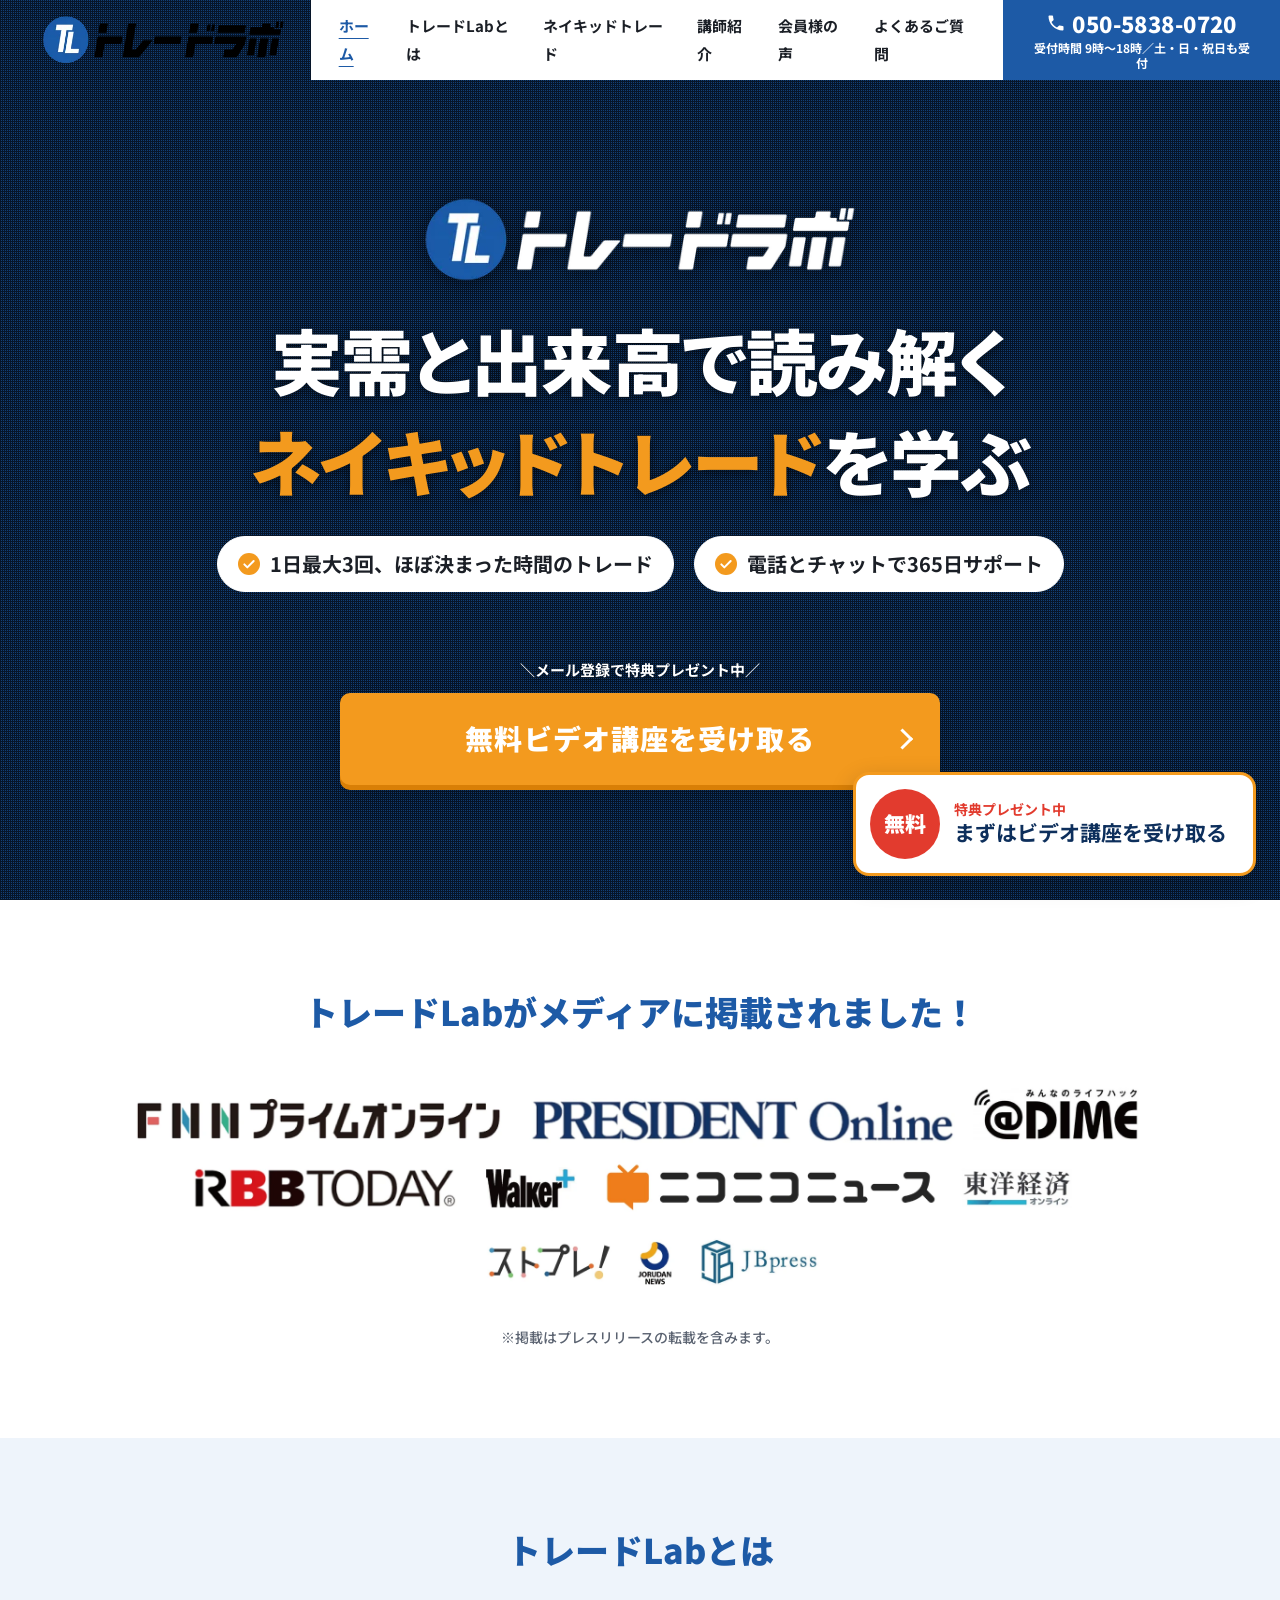
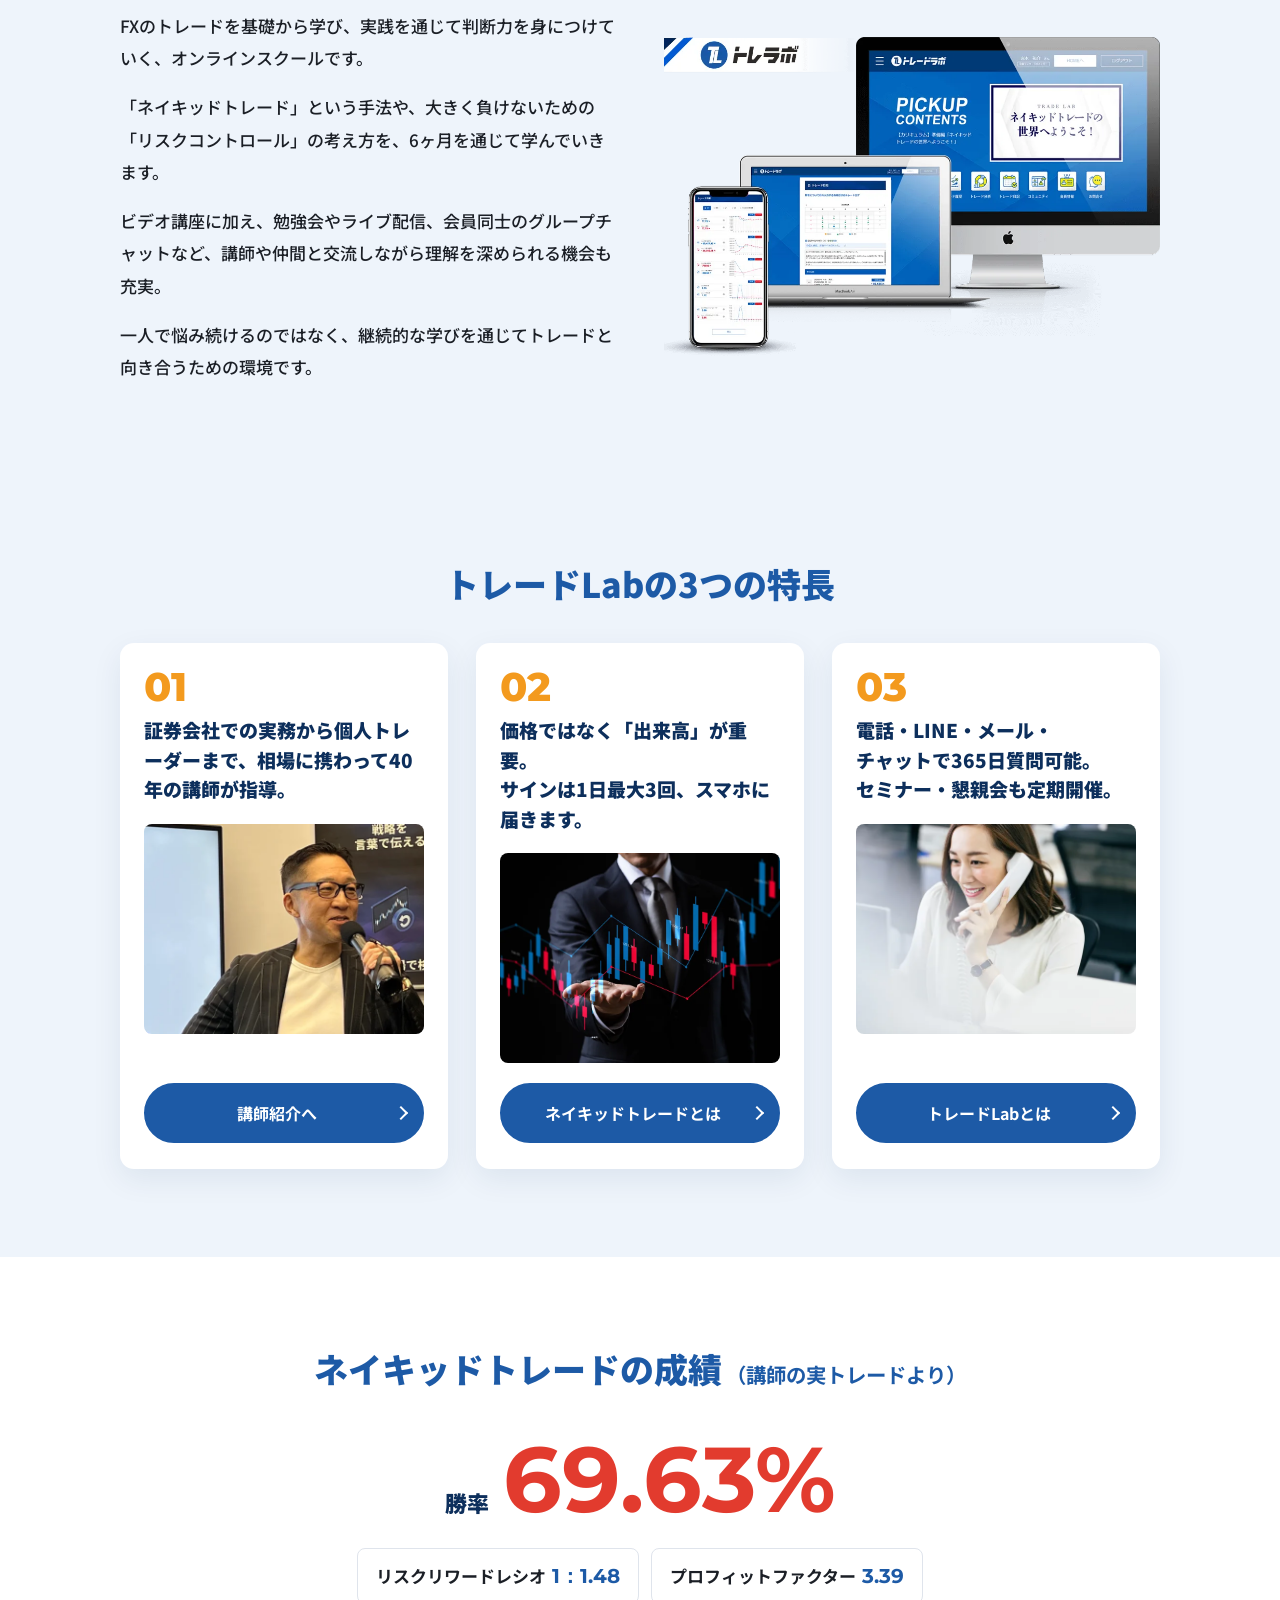
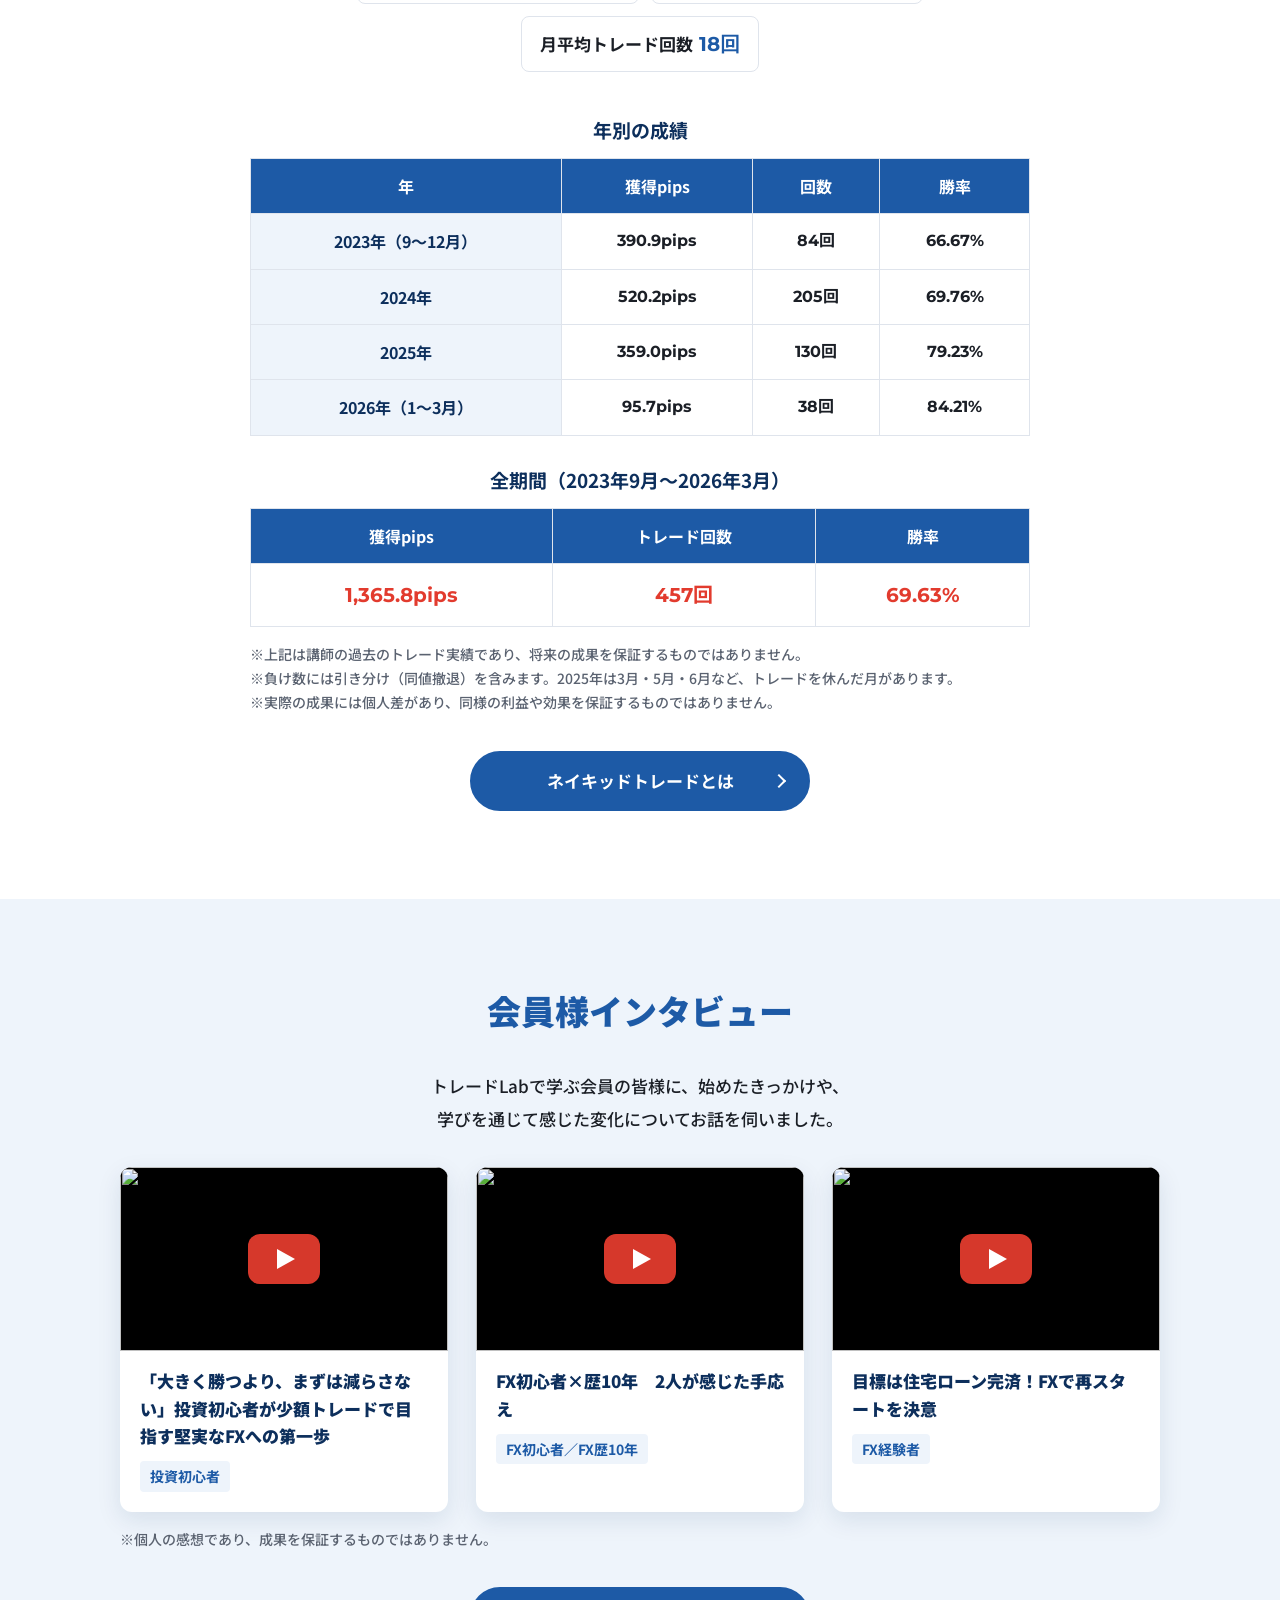
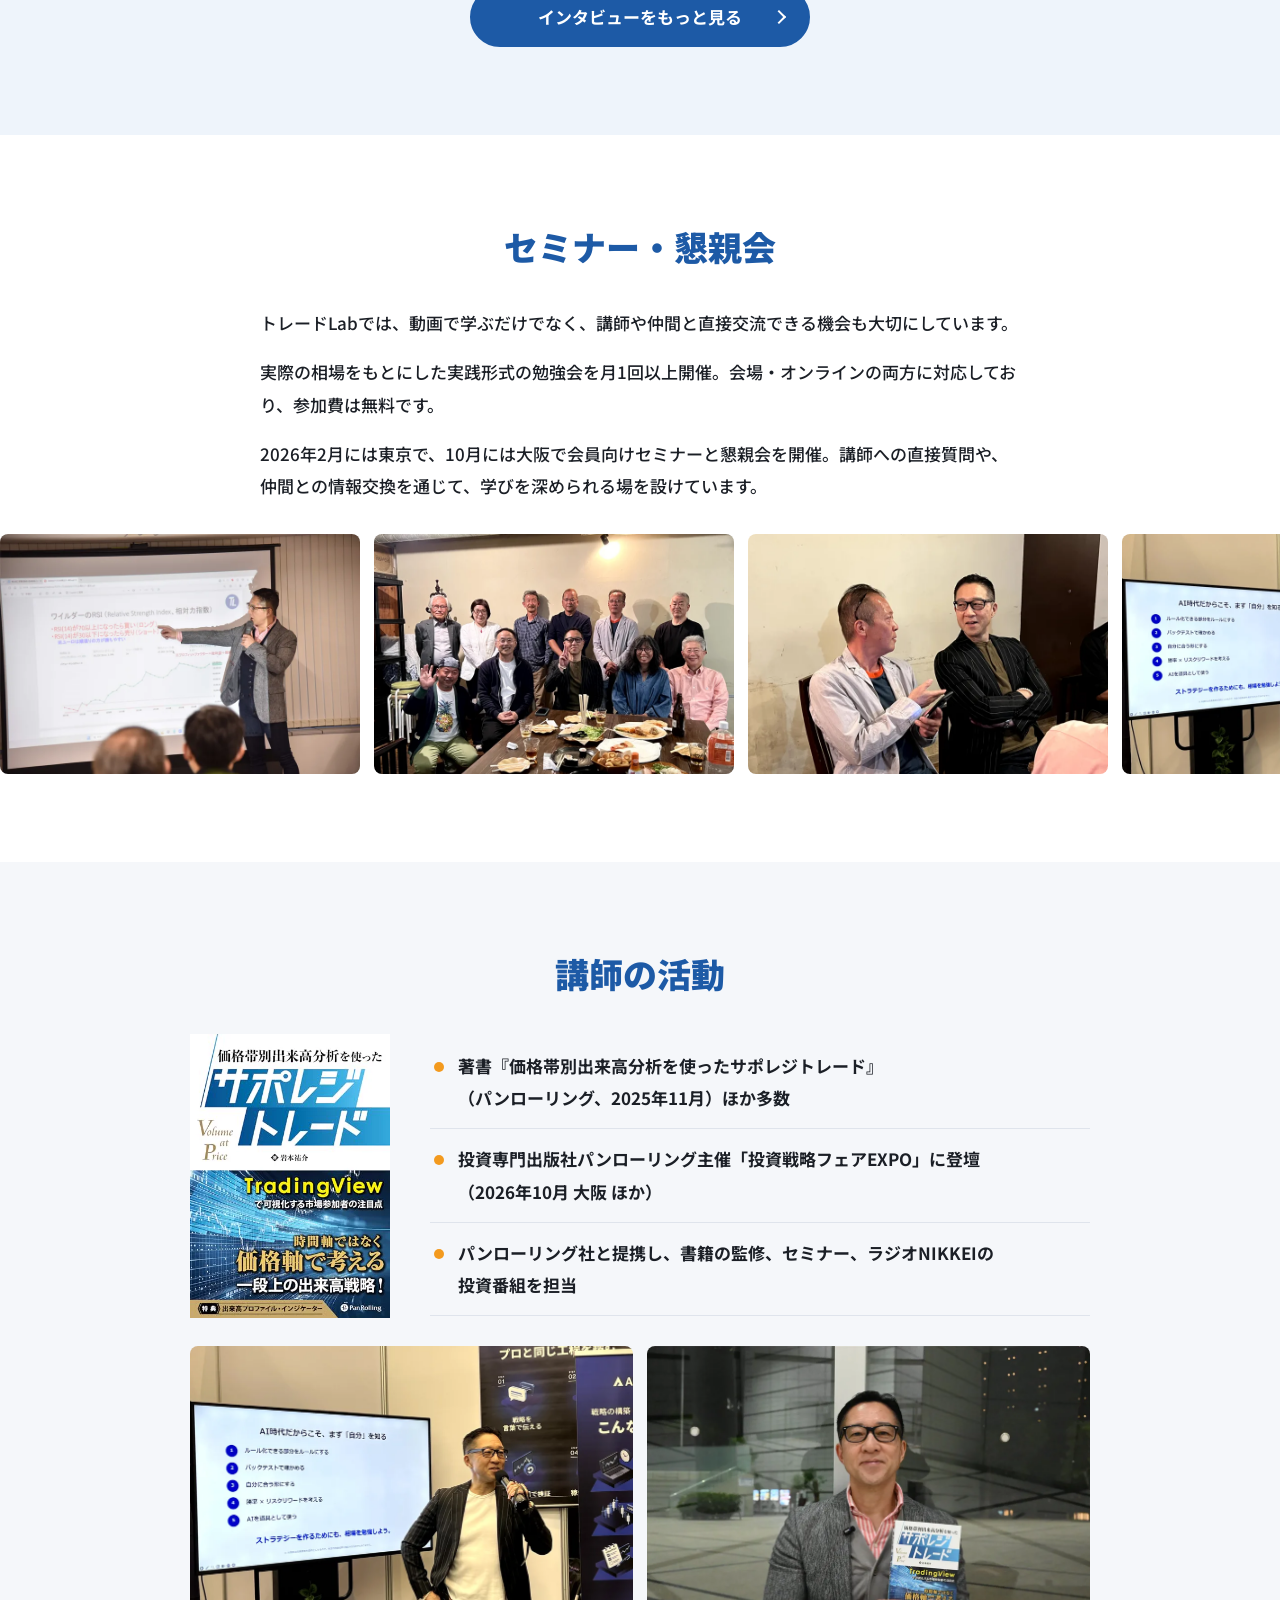
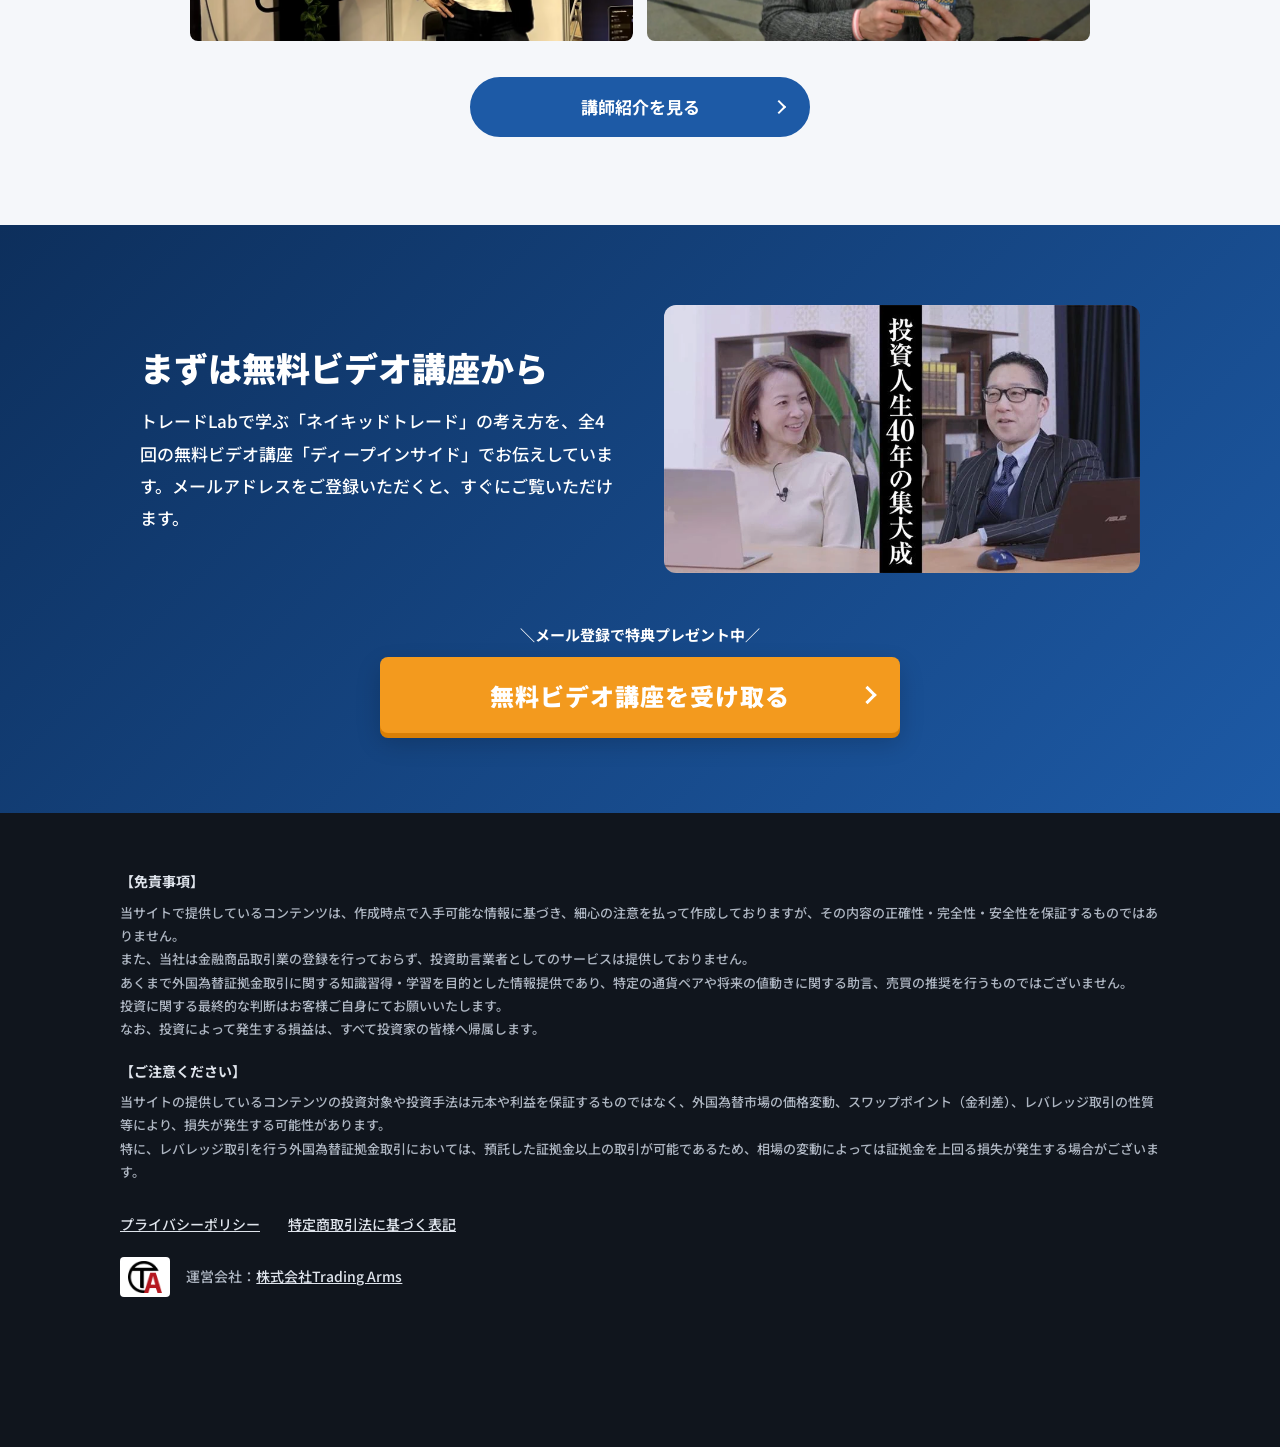
==== commit 93374afc: "トレードLab 確認用サイト（2026-11-25：FVの小見出しと横線を削除しロゴを大きく） Co-Authored-By: Claude Opus 5.5 <noreply@anthropic.c" ====
--- a/index.html
+++ b/index.html
@@ -38,7 +38,7 @@
   <div class="fv__media" id="fvMedia" data-src="./movie-src/fv_bg_photo.mp4"></div>
   <div class="fv__overlay"></div>
   <div class="fv__body">
-    <p class="fv__lead"><span class="sp-ib">証券・投資・トレーダー歴40年<span class="pc-only">の</span></span><br class="sp"><span class="sp-ib">講師・岩本祐介から</span></p>
+    <p class="fv__logo"><img src="./img/logo-tralab-white-480.webp" width="480" height="98" alt="トレードLab"></p>
     <h1 class="fv__title">実需と出来高で読み解く<br><em>ネイキッドトレード</em>を学ぶ</h1>
     <ul class="fv__checks">
       <li><span>1日最大3回、ほぼ決まった時間の<br class="sp">トレード</span></li>
--- a/css/style.css
+++ b/css/style.css
@@ -502,3 +502,8 @@
   .header__logo img{height:28px}
   .footer{padding-bottom:120px}
 }
+
+/* 2026-11-25 FV：上の小見出し（講師・岩本祐介から）と横線をやめ、ロゴを大きく */
+.fv__logo{margin:0 auto 24px}
+.fv__logo img{width:440px;height:auto;margin:0 auto;filter:drop-shadow(0 2px 10px rgba(0,0,0,.5))}
+@media (max-width:820px){.fv__logo{margin-bottom:18px}.fv__logo img{width:270px}}
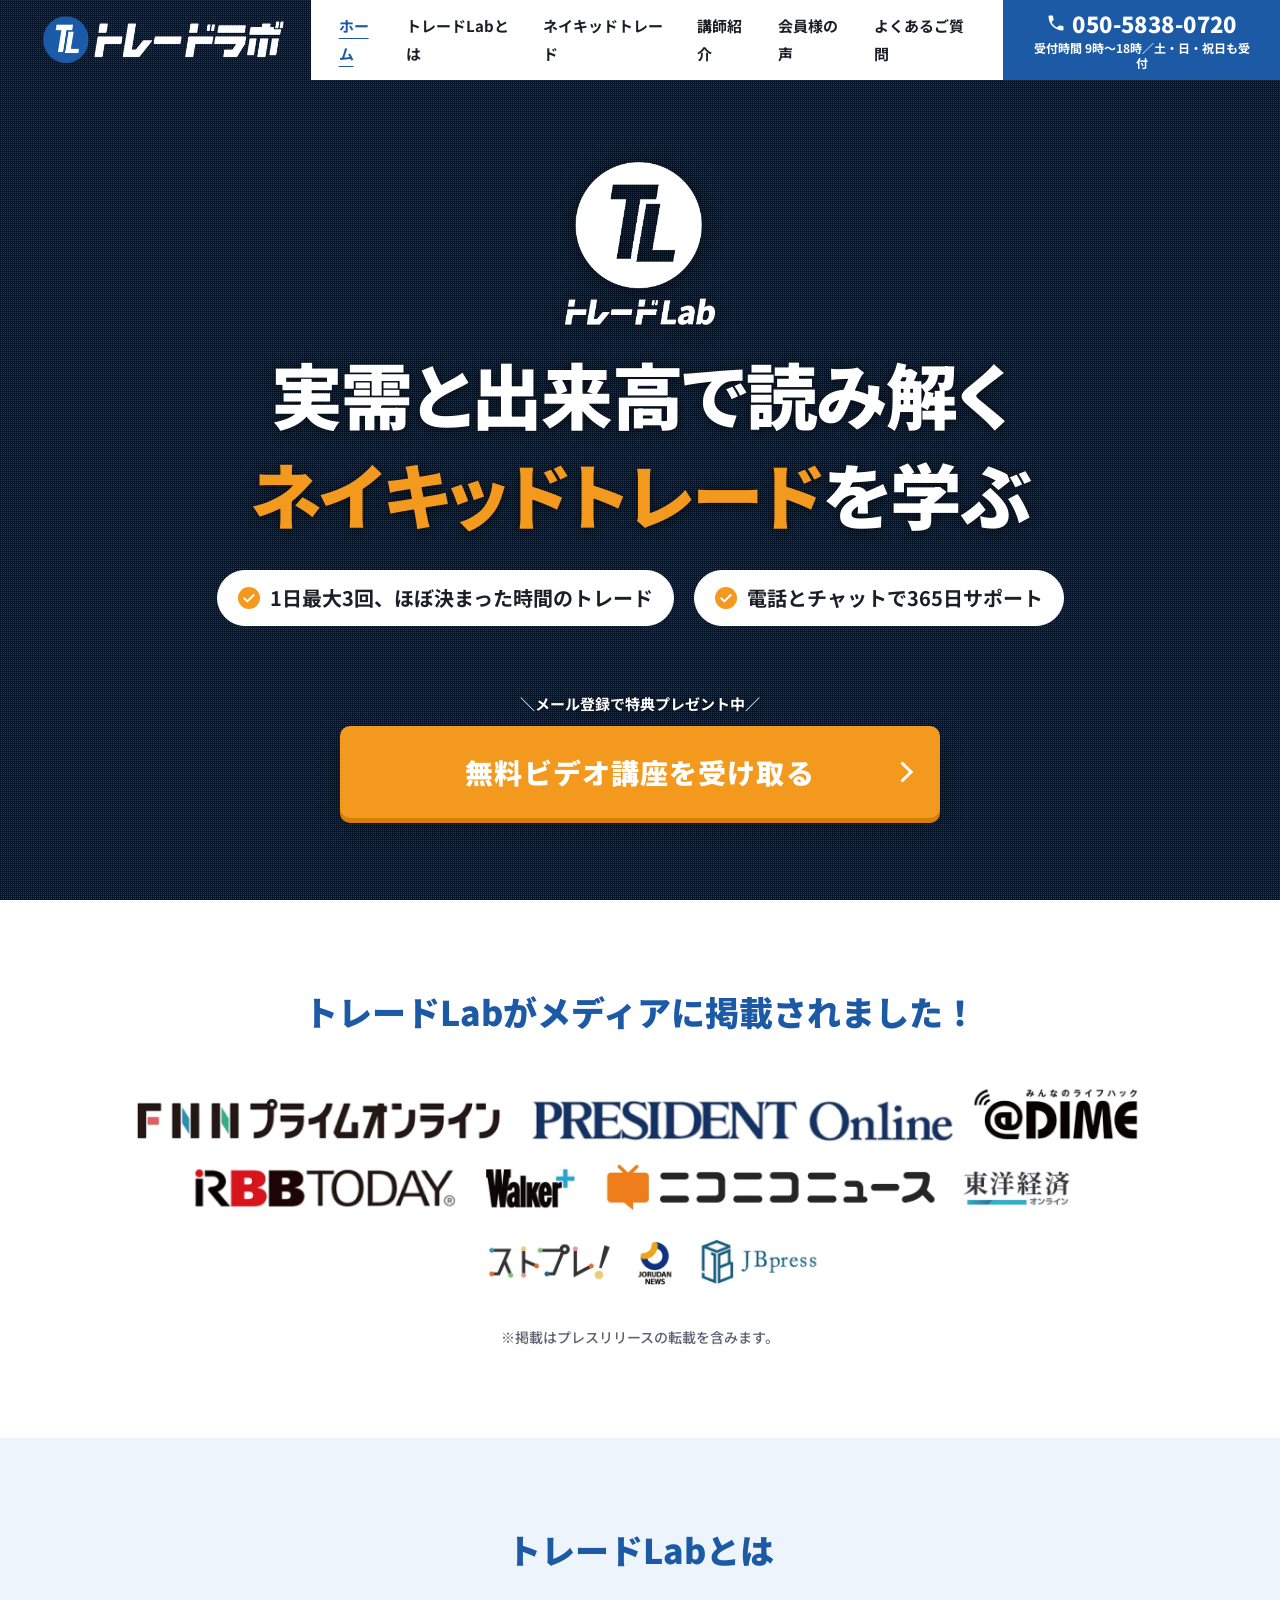
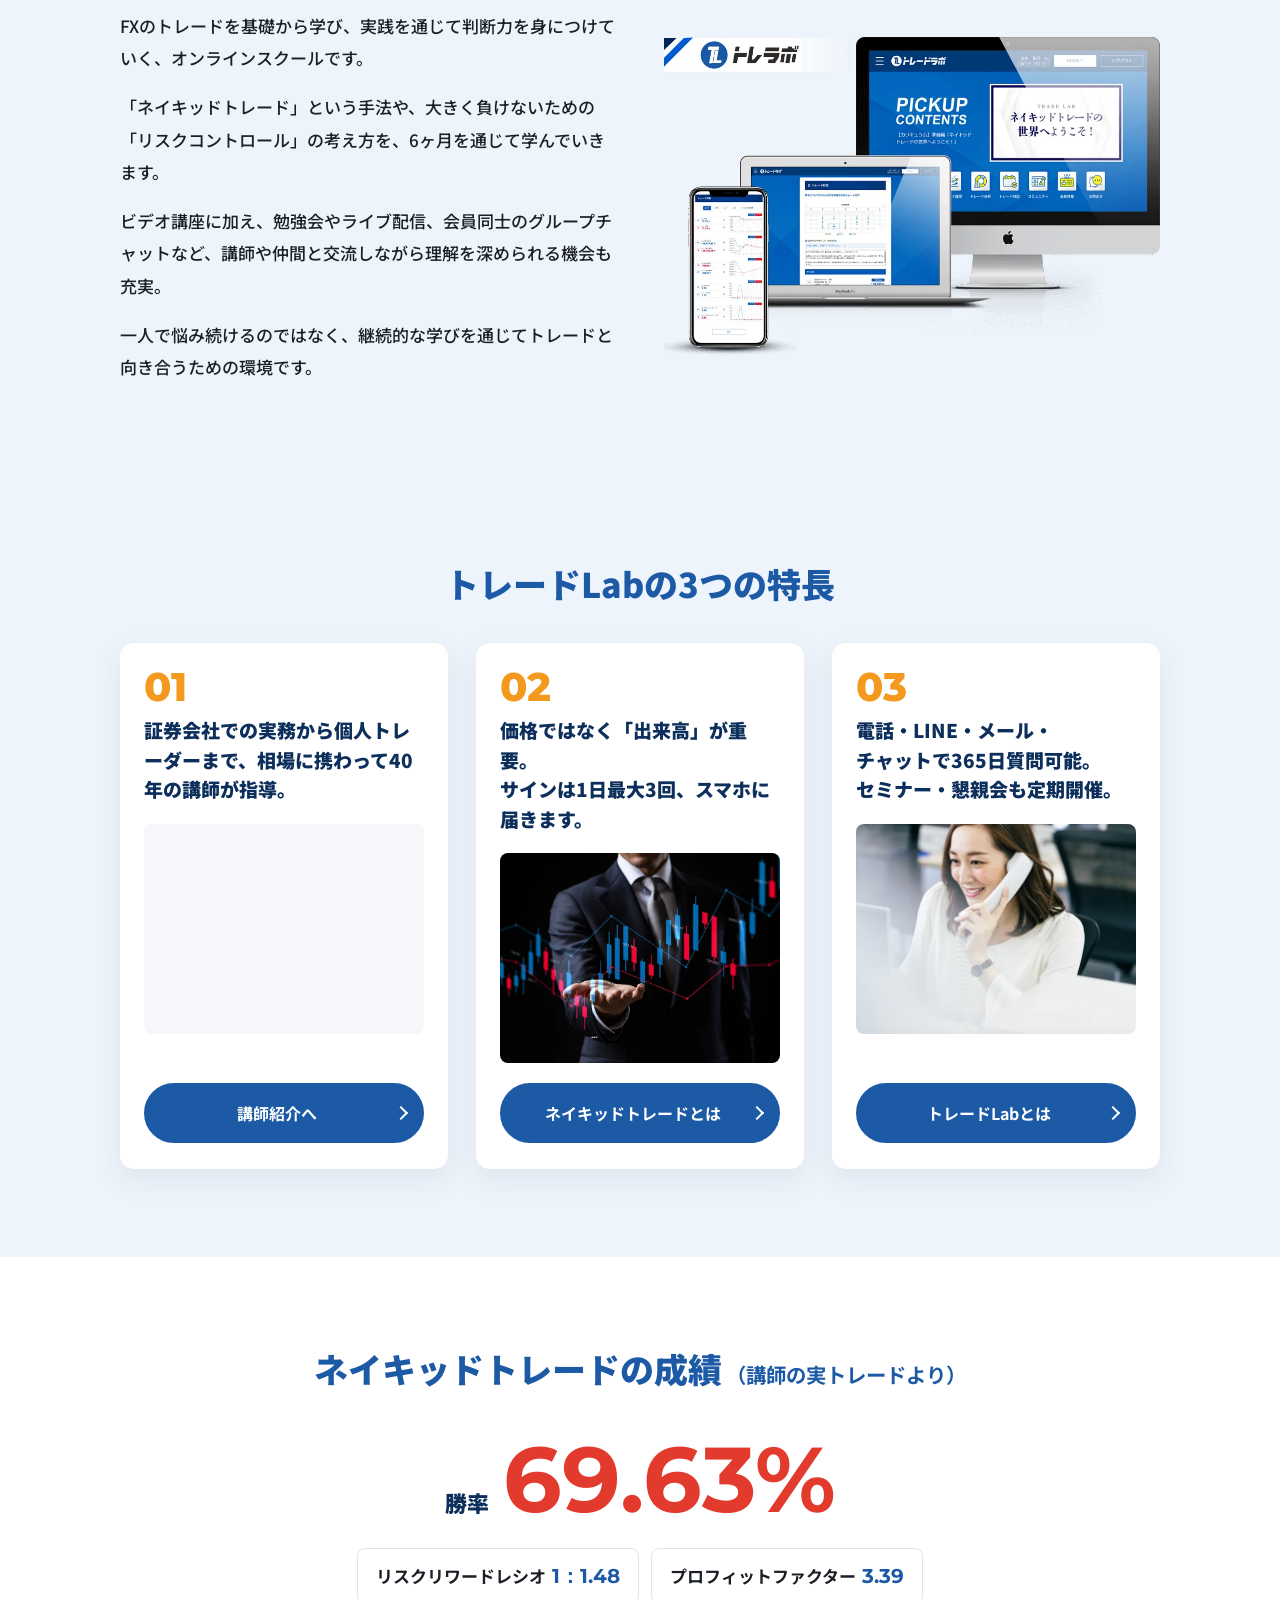
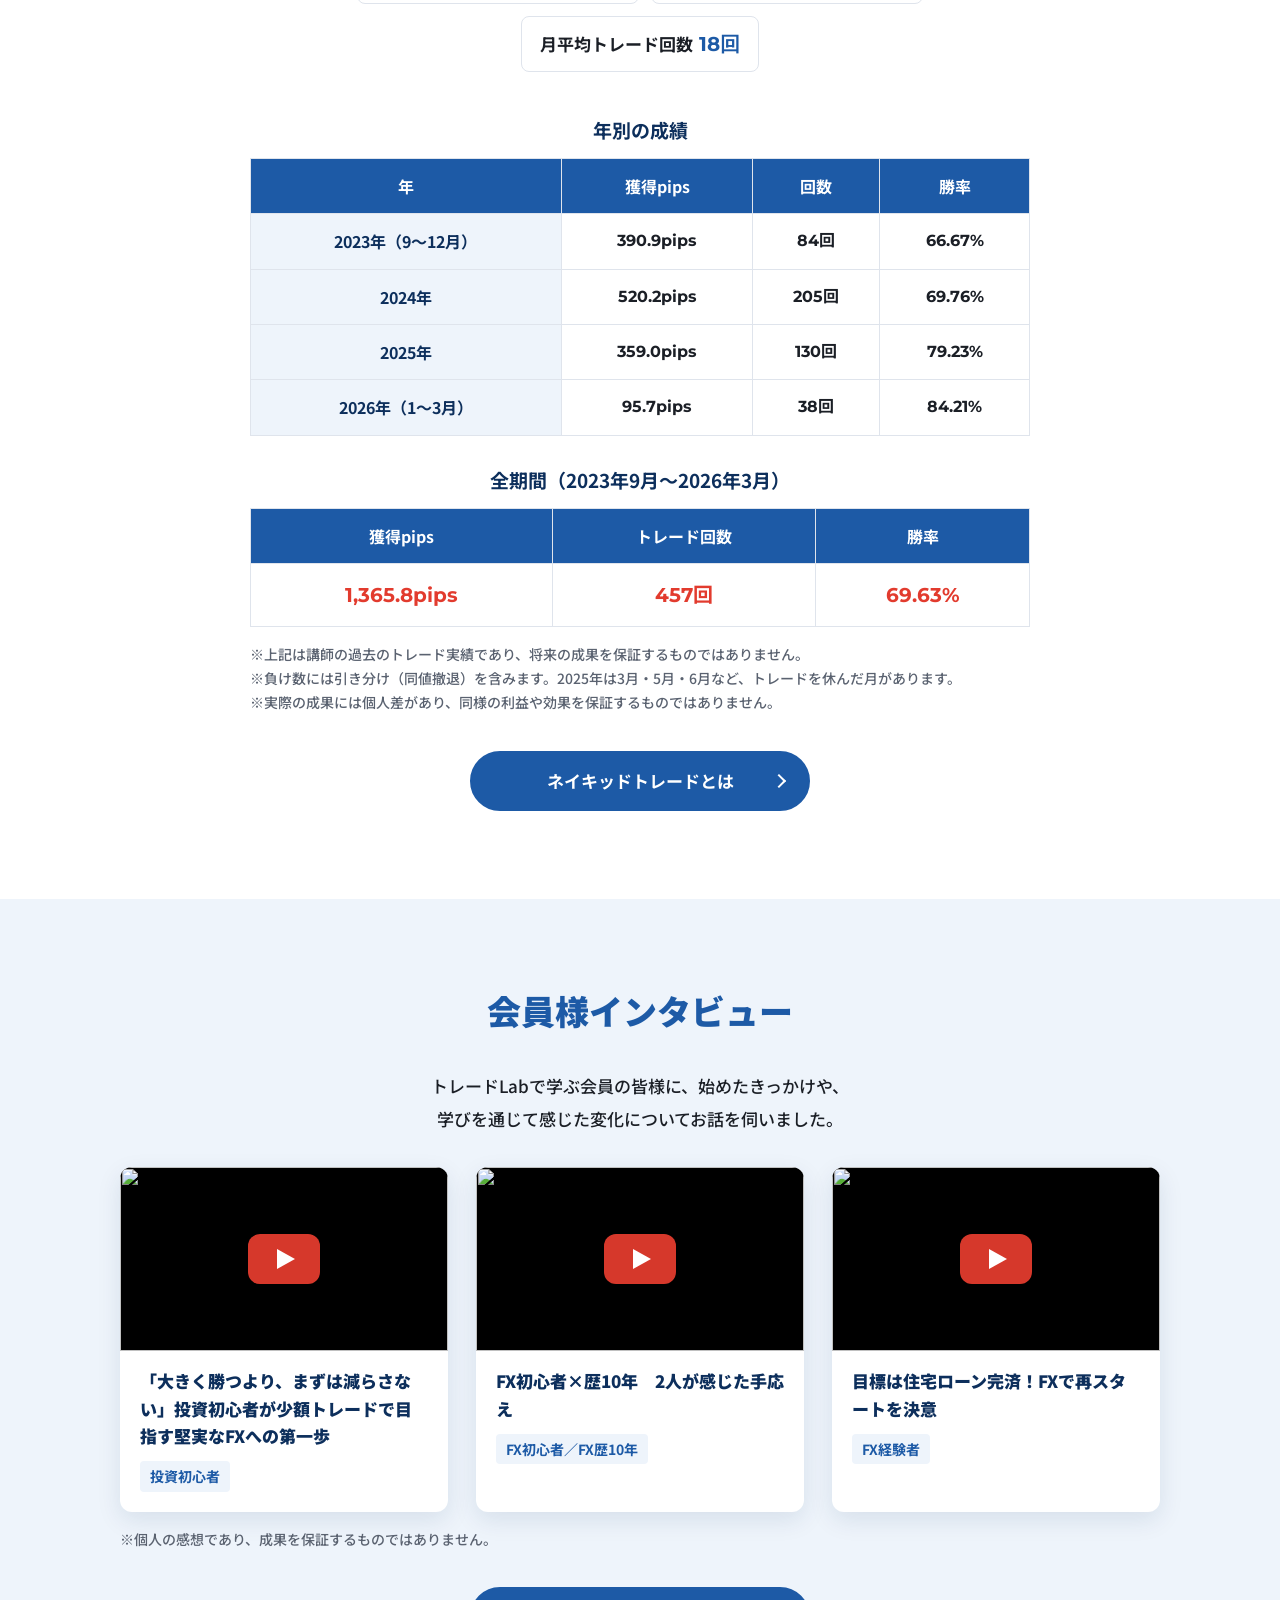
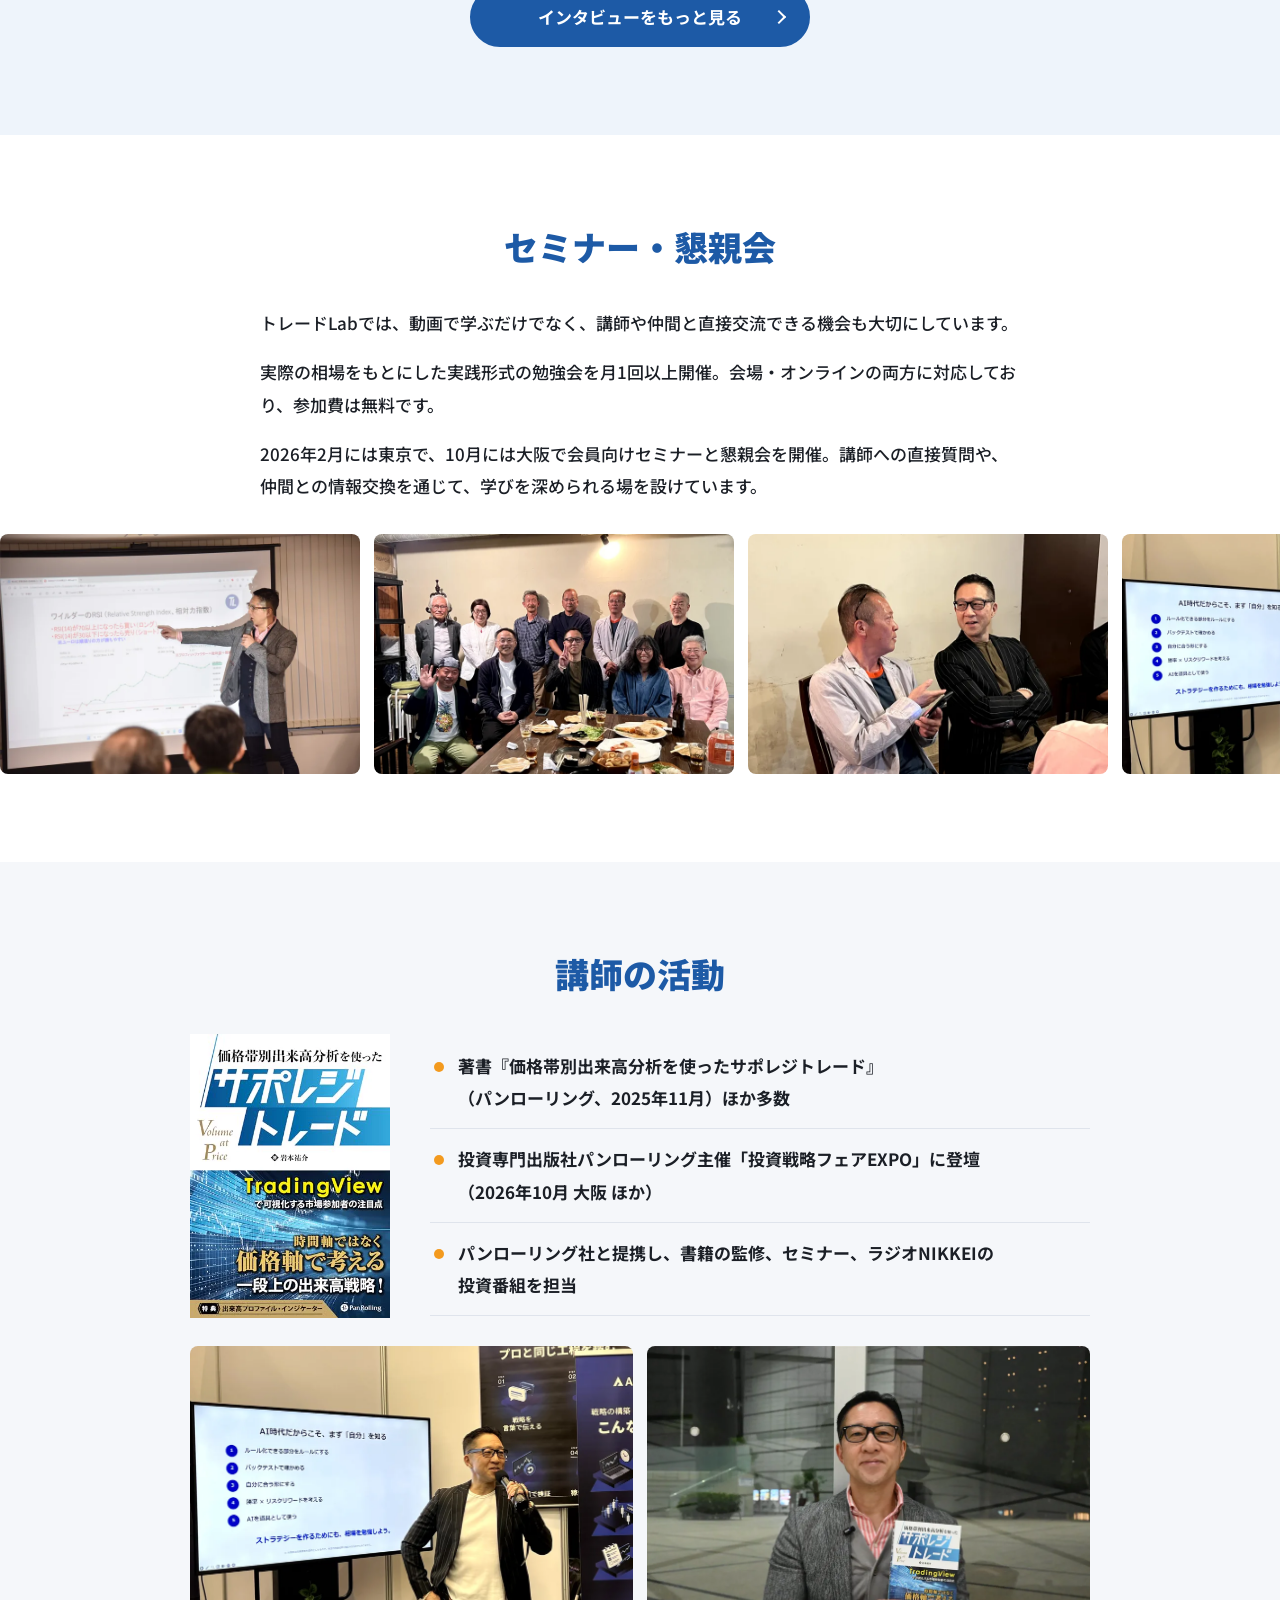
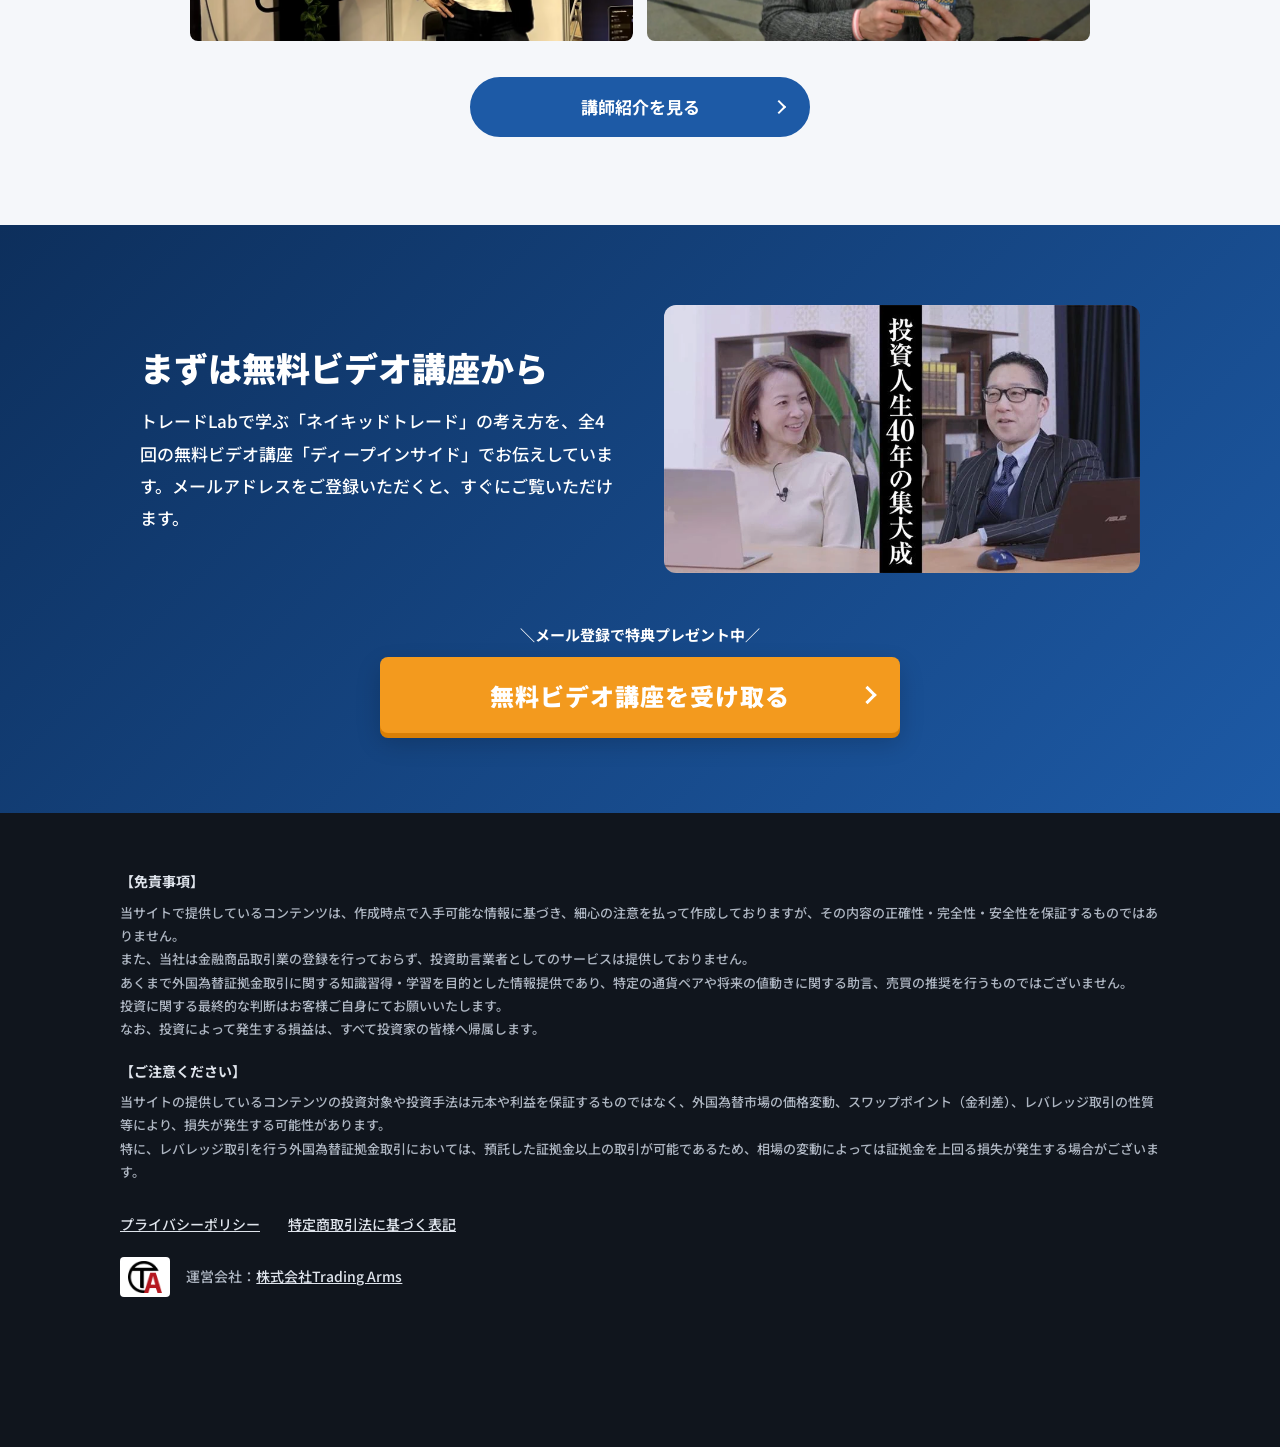
==== commit e0c83604: "トレードLab 確認用サイト（2026-11-25：FVのロゴを新ロゴに差し替え） Co-Authored-By: Claude Opus 5.5 <noreply@anthropic.com>" ====
--- a/index.html
+++ b/index.html
@@ -38,7 +38,7 @@
   <div class="fv__media" id="fvMedia" data-src="./movie-src/fv_bg_photo.mp4"></div>
   <div class="fv__overlay"></div>
   <div class="fv__body">
-    <p class="fv__logo"><img src="./img/logo-tralab-white-480.webp" width="480" height="98" alt="トレードLab"></p>
+    <p class="fv__logo"><img src="./img/logo-tralab-fv-white.webp" width="505" height="549" alt="トレードLab"></p>
     <h1 class="fv__title">実需と出来高で読み解く<br><em>ネイキッドトレード</em>を学ぶ</h1>
     <ul class="fv__checks">
       <li><span>1日最大3回、ほぼ決まった時間の<br class="sp">トレード</span></li>
--- a/css/style.css
+++ b/css/style.css
@@ -504,6 +504,6 @@
 }
 
 /* 2026-11-25 FV：上の小見出し（講師・岩本祐介から）と横線をやめ、ロゴを大きく */
-.fv__logo{margin:0 auto 24px}
-.fv__logo img{width:440px;height:auto;margin:0 auto;filter:drop-shadow(0 2px 10px rgba(0,0,0,.5))}
-@media (max-width:820px){.fv__logo{margin-bottom:18px}.fv__logo img{width:270px}}
+.fv__logo{margin:0 auto 18px}
+.fv__logo img{width:150px;height:auto;margin:0 auto;filter:drop-shadow(0 2px 10px rgba(0,0,0,.5))}
+@media (max-width:820px){.fv__logo{margin-bottom:16px}.fv__logo img{width:120px}}
